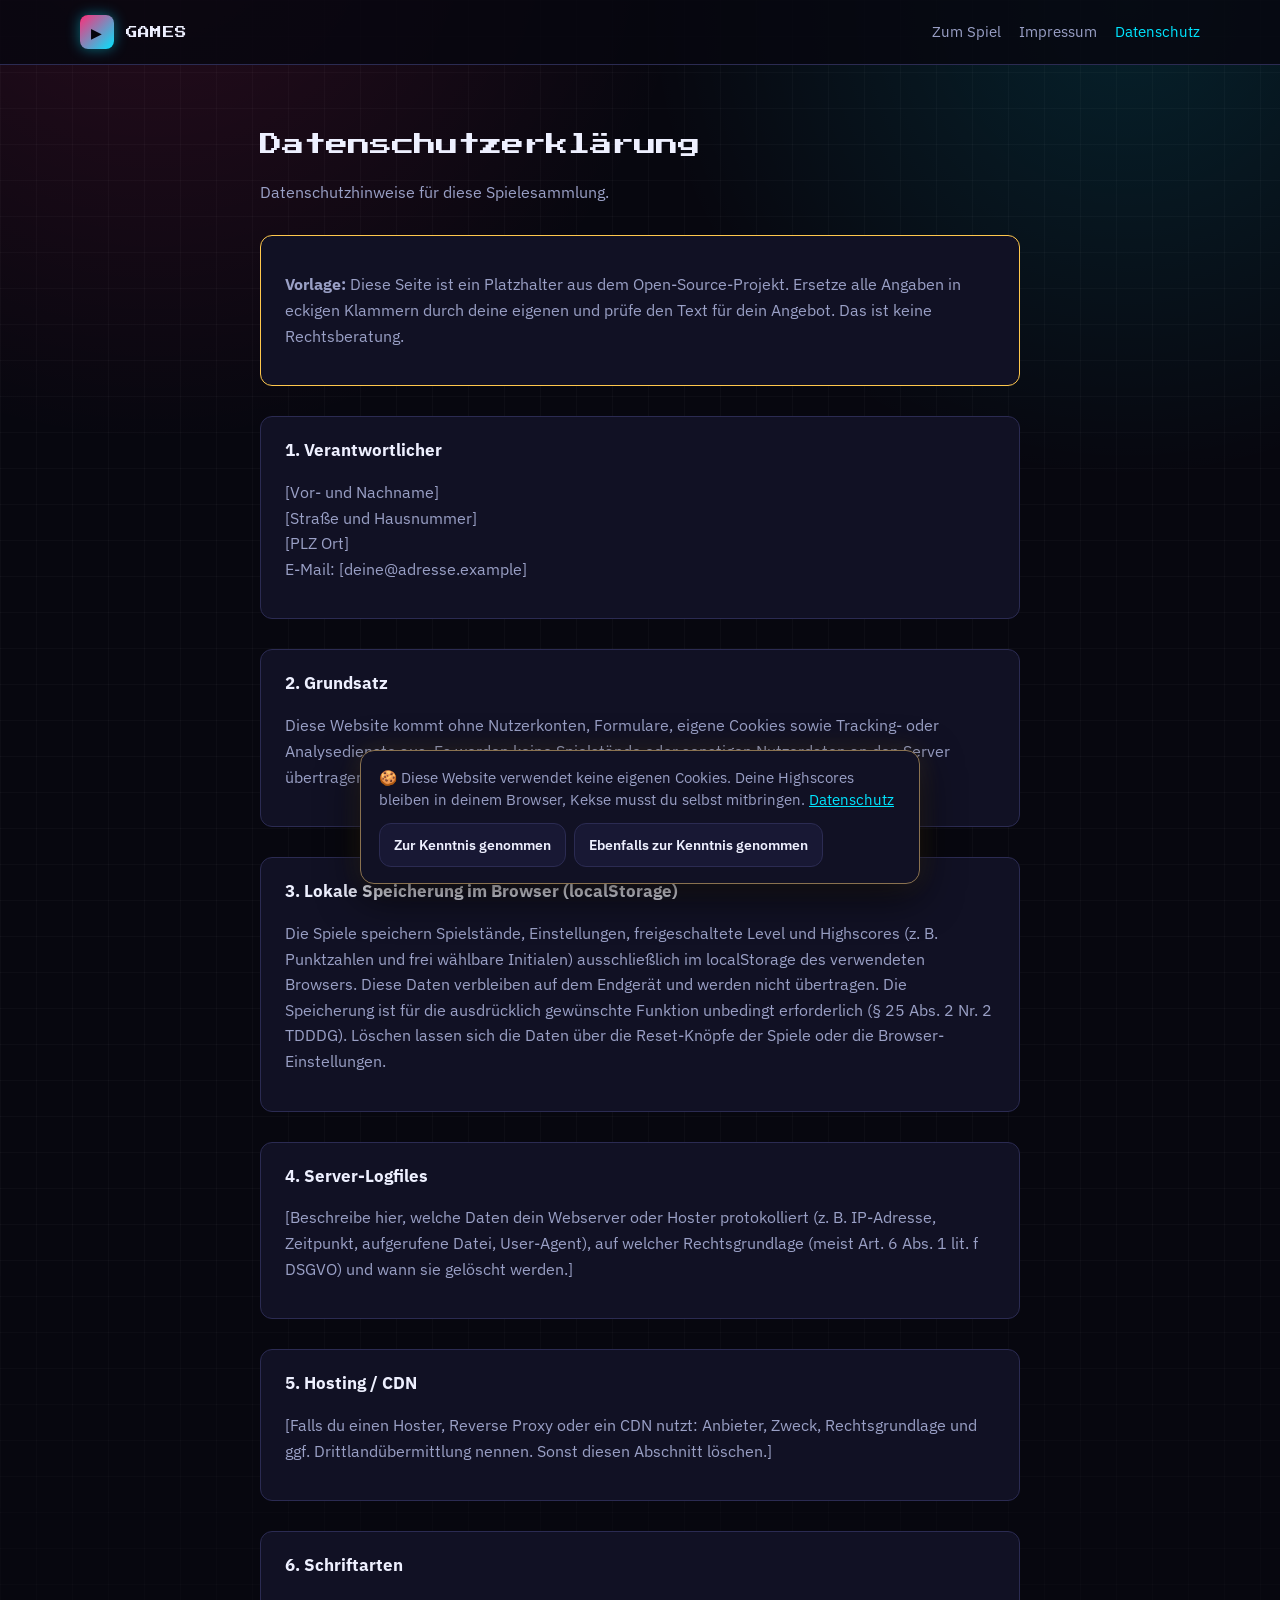
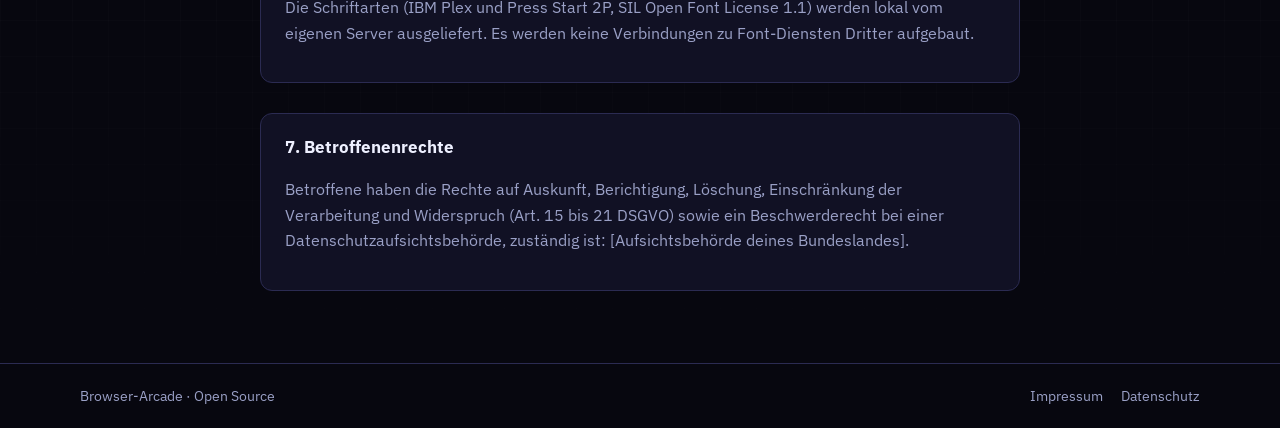
==== datenschutz.html @ fd1f9b68 "browser-arcade-pixelrex: eigenständiges Browserspiel (Vanilla-JS) Aus der Sammlung Browser-Arcade he" ====
<!doctype html>
<html lang="de">
<head>
  <meta charset="utf-8">
  <meta name="viewport" content="width=device-width,initial-scale=1">
  <meta name="theme-color" content="#07070f">
  <link rel="icon" href="favicon.svg" type="image/svg+xml">
  <link rel="stylesheet" href="assets/style.css">
  <title>Datenschutz · Browser-Arcade</title>
  <meta property="og:type" content="website">
  <meta property="og:title" content="Datenschutzerklärung – Browser-Arcade">
  <meta property="og:description" content="Datenschutzhinweise (Vorlage).">
  <meta property="og:locale" content="de_DE">
</head>
<body>
  <div class="raster" aria-hidden="true"></div>
  <a class="skip-link" href="#main">Zum Inhalt springen</a>

  <header class="kopf">
    <nav class="container nav" aria-label="Hauptnavigation">
      <a class="marke" href="index.html"><span class="logo">▶</span>GAMES</a>
      <div class="nav-links">
        
        <a href="index.html">Zum Spiel</a>
        <a href="impressum.html">Impressum</a>
        <a href="datenschutz.html" aria-current="page">Datenschutz</a>
      </div>
    </nav>
  </header>

  <main id="main" class="container rechtlich">
    <h1>Datenschutzerklärung</h1>
    <p class="intro">Datenschutzhinweise für diese Spielesammlung.</p>
    <div class="rechts-block" style="border-color:var(--gold)"><p><strong>Vorlage:</strong> Diese Seite ist ein Platzhalter aus dem Open-Source-Projekt. Ersetze alle Angaben in eckigen Klammern durch deine eigenen und prüfe den Text für dein Angebot. Das ist keine Rechtsberatung.</p></div>

    <section class="rechts-block">
      <h2>1. Verantwortlicher</h2>
      <p>[Vor- und Nachname]<br>[Straße und Hausnummer]<br>[PLZ Ort]<br>E-Mail: [deine@adresse.example]</p>
    </section>
    <section class="rechts-block">
      <h2>2. Grundsatz</h2>
      <p>Diese Website kommt ohne Nutzerkonten, Formulare, eigene Cookies sowie Tracking- oder Analysedienste aus. Es werden keine Spielstände oder sonstigen Nutzerdaten an den Server übertragen.</p>
    </section>
    <section class="rechts-block">
      <h2>3. Lokale Speicherung im Browser (localStorage)</h2>
      <p>Die Spiele speichern Spielstände, Einstellungen, freigeschaltete Level und Highscores (z.&nbsp;B. Punktzahlen und frei wählbare Initialen) ausschließlich im localStorage des verwendeten Browsers. Diese Daten verbleiben auf dem Endgerät und werden nicht übertragen. Die Speicherung ist für die ausdrücklich gewünschte Funktion unbedingt erforderlich (§ 25 Abs. 2 Nr. 2 TDDDG). Löschen lassen sich die Daten über die Reset-Knöpfe der Spiele oder die Browser-Einstellungen.</p>
    </section>
    <section class="rechts-block">
      <h2>4. Server-Logfiles</h2>
      <p>[Beschreibe hier, welche Daten dein Webserver oder Hoster protokolliert (z.&nbsp;B. IP-Adresse, Zeitpunkt, aufgerufene Datei, User-Agent), auf welcher Rechtsgrundlage (meist Art. 6 Abs. 1 lit. f DSGVO) und wann sie gelöscht werden.]</p>
    </section>
    <section class="rechts-block">
      <h2>5. Hosting / CDN</h2>
      <p>[Falls du einen Hoster, Reverse Proxy oder ein CDN nutzt: Anbieter, Zweck, Rechtsgrundlage und ggf. Drittlandübermittlung nennen. Sonst diesen Abschnitt löschen.]</p>
    </section>
    <section class="rechts-block">
      <h2>6. Schriftarten</h2>
      <p>Die Schriftarten (IBM Plex und Press Start 2P, SIL Open Font License 1.1) werden lokal vom eigenen Server ausgeliefert. Es werden keine Verbindungen zu Font-Diensten Dritter aufgebaut.</p>
    </section>
    <section class="rechts-block">
      <h2>7. Betroffenenrechte</h2>
      <p>Betroffene haben die Rechte auf Auskunft, Berichtigung, Löschung, Einschränkung der Verarbeitung und Widerspruch (Art. 15 bis 21 DSGVO) sowie ein Beschwerderecht bei einer Datenschutzaufsichtsbehörde, zuständig ist: [Aufsichtsbehörde deines Bundeslandes].</p>
    </section>
  </main>

  <footer class="fuss">
    <div class="container fuss-in">
      <span>Browser-Arcade · Open Source</span>
      <nav aria-label="Rechtliches">
        <a href="impressum.html">Impressum</a>
        <a href="datenschutz.html">Datenschutz</a>
      </nav>
    </div>
  </footer>
  <script type="module" src="assets/keks.js"></script>
</body>
</html>
---- assets/style.css ----
/* ============================================================
   Browser-Arcade · Design-System
   ------------------------------------------------------------
   Dieses Stylesheet teilen sich ALLE Seiten (Hub + jedes Spiel).
   Aufbau:
     1. Schriften (lokal gehostet, keine externen Dienste)
     2. Design-Tokens (CSS-Variablen = zentrale Stellschrauben)
     3. Grundlayout (Body, Hintergrund, Container)
     4. Kopfzeile / Fußzeile
     5. Hub: Spiel-Karten-Raster
     6. Spielseiten: Kopf, HUD, Spielfläche
     7. Bausteine: Knöpfe, Dialoge, Topliste, Badges
     8. Animationen & Übergänge
     9. Barrierefreiheit (reduzierte Bewegung)
    10. Gewinnfeier (eskalierende Gewinn-Animationen der Slots)
    11. Risiko (Leiter und Rot/Schwarz, assets/risiko.js)
   ============================================================ */


/* ---------- 1. Schriften ------------------------------------
   @font-face lädt die Schriftdateien vom EIGENEN Server.
   font-display:swap = Text sofort mit Ersatzschrift anzeigen,
   bis die richtige Schrift geladen ist (kein "unsichtbarer Text"). */
@font-face{font-family:"Press Start 2P";font-style:normal;font-weight:400;font-display:swap;src:url("fonts/press-start-2p-latin-400-normal.woff2") format("woff2")}
@font-face{font-family:"IBM Plex Sans";font-style:normal;font-weight:400;font-display:swap;src:url("fonts/ibm-plex-sans-latin-400-normal.woff2") format("woff2")}
@font-face{font-family:"IBM Plex Sans";font-style:normal;font-weight:600;font-display:swap;src:url("fonts/ibm-plex-sans-latin-600-normal.woff2") format("woff2")}
@font-face{font-family:"IBM Plex Sans";font-style:normal;font-weight:700;font-display:swap;src:url("fonts/ibm-plex-sans-latin-700-normal.woff2") format("woff2")}
@font-face{font-family:"IBM Plex Mono";font-style:normal;font-weight:400;font-display:swap;src:url("fonts/ibm-plex-mono-latin-400-normal.woff2") format("woff2")}


/* ---------- 2. Design-Tokens ---------------------------------
   Alle Farben/Abstände an EINER Stelle. Ändert man hier etwas,
   zieht es sich durch die komplette Seite. var(--name) greift
   überall darauf zu. */
:root{
  /* Flächen */
  --bg:#07070f;          /* Seitenhintergrund (fast schwarz, leicht blau) */
  --panel:#111124;       /* Karten & Panels */
  --panel2:#181834;      /* hellere Panel-Variante (Hover, HUD) */
  --line:#2b2b52;        /* Rahmenlinien */

  /* Text */
  --txt:#eef0ff;         /* Haupttext */
  --mut:#9aa0c6;         /* gedämpfter Text */

  /* Neon-Akzente – jede Spielkategorie hat ihre Farbe */
  --pink:#ff2d78;        /* Arcade/Action */
  --cyan:#00e5ff;        /* Puzzle */
  --lime:#9dff00;        /* Wörter */
  --gold:#ffc84d;        /* Glück & Zahlen / Casino */
  --violet:#b28dff;      /* Bald verfügbar */

  /* Schrift-Stapel */
  --pixel:"Press Start 2P",monospace;            /* Überschriften, Scores */
  --sans:"IBM Plex Sans",system-ui,sans-serif;   /* Fließtext */
  --mono:"IBM Plex Mono",monospace;              /* Zahlen, Tastatur-Hinweise */

  /* Bewegung – zentrale Timing-Werte für ruhige, einheitliche Übergänge */
  --schnell:.18s cubic-bezier(.4,0,.2,1);
  --weich:.3s cubic-bezier(.33,1,.68,1);

  /* Akzentfarbe der aktuellen Seite – Spielseiten überschreiben
     diese Variable per style="--ak:var(--cyan)" am <body>. */
  --ak:var(--cyan);
}

*{box-sizing:border-box}
html{scroll-behavior:smooth}


/* ---------- 3. Grundlayout ----------------------------------- */
body{
  margin:0;min-width:320px;min-height:100svh;
  color:var(--txt);
  font:16px/1.6 var(--sans);
  background:
    /* zwei weiche Farb-Glows oben links/rechts … */
    radial-gradient(circle at 12% -5%, color-mix(in srgb,var(--pink) 14%,transparent), transparent 34rem),
    radial-gradient(circle at 88% 0%, color-mix(in srgb,var(--cyan) 12%,transparent), transparent 30rem),
    var(--bg);
  /* Einblendung beim Seitenwechsel (Definition unter Punkt 8) */
  animation:seite-rein .45s cubic-bezier(.33,1,.68,1) both;
}

/* Dezentes Pixel-Raster über der ganzen Seite. position:fixed +
   pointer-events:none = liegt drüber, stört aber keine Klicks. */
.raster{
  position:fixed;inset:0;z-index:-1;pointer-events:none;
  background-image:
    linear-gradient(#ffffff07 1px,transparent 1px),
    linear-gradient(90deg,#ffffff07 1px,transparent 1px);
  background-size:36px 36px;
  mask-image:linear-gradient(#000 60%,transparent);
}

a{color:inherit}
.container{width:min(1120px,calc(100% - 40px));margin:auto}

/* Sprungmarke für Tastatur-Nutzer: unsichtbar, bis sie Fokus bekommt */
.skip-link{position:absolute;left:-999px;top:8px;background:var(--panel);padding:8px 14px;border-radius:8px;z-index:99}
.skip-link:focus{left:8px}


/* ---------- 4. Kopfzeile / Fußzeile -------------------------- */
.kopf{
  position:sticky;top:0;z-index:10;
  border-bottom:1px solid var(--line);
  background:color-mix(in srgb,var(--bg) 82%,transparent);
  backdrop-filter:blur(14px);  /* "Milchglas"-Effekt beim Scrollen */
}
.nav{min-height:64px;display:flex;align-items:center;justify-content:space-between;gap:20px}
.marke{display:flex;align-items:center;gap:12px;text-decoration:none;font-family:var(--pixel);font-size:.72rem;letter-spacing:.02em}
.marke .logo{
  display:grid;place-items:center;width:34px;height:34px;border-radius:8px;
  background:linear-gradient(135deg,var(--pink),var(--cyan));color:#05050c;
  font-size:.9rem;
  box-shadow:0 0 14px color-mix(in srgb,var(--cyan) 45%,transparent);
}
.nav-links{display:flex;flex-wrap:wrap;gap:8px 18px;font-size:.92rem}
.nav-links a{color:var(--mut);text-decoration:none;transition:color var(--schnell)}
.nav-links a:hover,.nav-links a[aria-current="page"]{color:var(--ak)}

.fuss{border-top:1px solid var(--line);margin-top:72px}
.fuss-in{min-height:64px;display:flex;flex-wrap:wrap;align-items:center;justify-content:space-between;gap:10px 20px;font-size:.9rem;color:var(--mut)}
.fuss a{color:var(--mut);text-decoration:none;transition:color var(--schnell)}
.fuss a:hover{color:var(--ak)}
.fuss nav{display:flex;gap:18px}


/* ---------- 5. Hub: Hero + Karten-Raster ---------------------- */
.hero{padding:72px 0 40px;text-align:center}
.hero .zeile{color:var(--ak);font-family:var(--pixel);font-size:.68rem;letter-spacing:.14em;text-transform:uppercase}
.hero h1{
  margin:18px 0 0;font-family:var(--pixel);font-weight:400;
  font-size:clamp(1.4rem,5vw,2.6rem);line-height:1.45;
  text-shadow:0 0 22px color-mix(in srgb,var(--ak) 55%,transparent);
}
.hero .intro{max-width:620px;margin:20px auto 0;color:var(--mut);font-size:1.08rem}

.kategorie{padding:34px 0 10px}
.kategorie h2{
  display:flex;align-items:center;gap:12px;
  font-family:var(--pixel);font-weight:400;font-size:.9rem;letter-spacing:.04em;
  color:var(--kat,var(--txt));
}
/* kleine Leucht-Raute vor jeder Kategorie-Überschrift */
.kategorie h2::before{
  content:"";width:10px;height:10px;rotate:45deg;flex:none;
  background:var(--kat,var(--txt));
  box-shadow:0 0 10px var(--kat,var(--txt));
}

.raster-karten{
  display:grid;gap:18px;margin-top:18px;
  grid-template-columns:repeat(auto-fill,minmax(250px,1fr));
}

/* Spiel-Karte: <a class="karte" style="--kat:var(--pink)"> …
   --kat steuert Rahmen-, Glow- und Icon-Farbe der Karte. */
.karte{
  position:relative;display:flex;flex-direction:column;gap:12px;
  padding:20px;border-radius:14px;text-decoration:none;
  background:linear-gradient(180deg,var(--panel2),var(--panel));
  border:1px solid color-mix(in srgb,var(--kat,var(--line)) 35%,var(--line));
  transition:transform var(--weich),box-shadow var(--weich),border-color var(--weich);
}
.karte:hover,.karte:focus-visible{
  transform:translateY(-5px);
  border-color:var(--kat);
  box-shadow:0 10px 32px #00000066,0 0 24px color-mix(in srgb,var(--kat) 28%,transparent);
}
/* Icon wackelt beim Hover kurz – Keyframes unter Punkt 8 */
.karte:hover .karte-icon{animation:wackeln .5s ease}
.karte-icon{width:46px;height:46px;color:var(--kat)}
.karte-icon svg{width:100%;height:100%;display:block}
.karte h3{margin:0;font-family:var(--pixel);font-weight:400;font-size:.82rem;line-height:1.5;color:var(--txt)}
.karte p{margin:0;color:var(--mut);font-size:.92rem;flex:1}
.karte .meta{display:flex;align-items:center;justify-content:space-between;font-size:.8rem;color:var(--mut)}
.karte .meta .los{color:var(--kat);font-weight:600;transition:transform var(--schnell)}
.karte:hover .meta .los{transform:translateX(4px)}

/* "Bald"-Karten: gleiche Optik, aber nicht klickbar + ausgegraut */
.karte.bald{opacity:.55;pointer-events:none}
.karte .badge{
  position:absolute;top:14px;right:14px;
  font-family:var(--pixel);font-size:.62rem;padding:5px 8px;border-radius:6px;
  color:var(--kat);border:1px solid color-mix(in srgb,var(--kat) 50%,transparent);
}

.hinweis{
  margin-top:56px;padding:16px 20px;border-radius:12px;font-size:.92rem;color:var(--mut);
  background:var(--panel);border:1px solid var(--line);
}
.hinweis strong{color:var(--txt)}


/* ---------- 6. Spielseiten ------------------------------------ */
.spiel-kopf{padding:40px 0 8px;display:flex;flex-wrap:wrap;align-items:end;justify-content:space-between;gap:16px}
.spiel-kopf h1{
  margin:0;font-family:var(--pixel);font-weight:400;
  font-size:clamp(1.1rem,4vw,1.7rem);line-height:1.4;color:var(--ak);
  text-shadow:0 0 18px color-mix(in srgb,var(--ak) 50%,transparent);
}
.spiel-kopf .unterzeile{margin:8px 0 0;color:var(--mut)}

/* HUD = Anzeigen über dem Spielfeld (Punkte, Rekord, Züge …) */
.hud{display:flex;flex-wrap:wrap;gap:12px;margin:18px 0}
.hud-feld{
  min-width:108px;padding:10px 16px;border-radius:12px;text-align:center;
  background:var(--panel);border:1px solid var(--line);
}
.hud-feld .label{font-size:.68rem;letter-spacing:.1em;text-transform:uppercase;color:var(--mut)}
.hud-feld .wert{font-family:var(--pixel);font-size:1rem;margin-top:6px;color:var(--ak)}

/* Rahmen um die eigentliche Spielfläche (Canvas oder Grid) */
.buehne{
  position:relative;margin:10px 0 26px;padding:16px;border-radius:16px;
  background:var(--panel);border:1px solid var(--line);
  box-shadow:inset 0 0 40px #00000055,0 0 36px color-mix(in srgb,var(--ak) 10%,transparent);
}
.buehne canvas{display:block;width:100%;height:auto;border-radius:8px;image-rendering:pixelated}

/* Steuerungs-Hinweise unter dem Spielfeld */
.steuerung{color:var(--mut);font-size:.9rem}
.steuerung kbd{
  font-family:var(--mono);font-size:.82rem;color:var(--txt);
  background:var(--panel2);border:1px solid var(--line);border-bottom-width:2px;
  border-radius:6px;padding:2px 7px;
}

/* Abschnitt "Wie funktioniert der Code?" auf jeder Spielseite */
.lernbox{margin:40px 0}
.lernbox details{
  background:var(--panel);border:1px solid var(--line);border-radius:12px;
  padding:4px 20px;transition:border-color var(--schnell);
}
.lernbox details[open]{border-color:color-mix(in srgb,var(--ak) 45%,var(--line))}
.lernbox summary{cursor:pointer;padding:12px 0;font-weight:600;color:var(--ak)}
.lernbox p,.lernbox li{color:var(--mut);font-size:.95rem}
.lernbox code{font-family:var(--mono);font-size:.85em;color:var(--txt);background:var(--panel2);padding:1px 6px;border-radius:5px}


/* ---------- 7. Bausteine -------------------------------------- */
.knopf{
  display:inline-block;padding:12px 20px;border-radius:12px;cursor:pointer;
  font:600 .95rem var(--sans);text-decoration:none;color:var(--txt);
  background:var(--panel2);border:1px solid var(--line);
  transition:transform var(--schnell),box-shadow var(--schnell),border-color var(--schnell);
}
.knopf:hover{transform:translateY(-2px);border-color:var(--ak)}
.knopf:active{transform:translateY(0) scale(.97)}  /* kurzes "Eindrücken" */
.knopf.primaer{
  border:0;color:#05050c;
  background:linear-gradient(135deg,var(--ak),color-mix(in srgb,var(--ak) 55%,#fff));
}
.knopf.primaer:hover{box-shadow:0 0 22px color-mix(in srgb,var(--ak) 50%,transparent)}
.knopf:disabled{opacity:.45;cursor:not-allowed;transform:none}

/* Game-Over-/Info-Dialog (natives <dialog>-Element) */
dialog.spiel-dialog{
  border:1px solid color-mix(in srgb,var(--ak) 45%,var(--line));border-radius:16px;
  background:var(--panel);color:var(--txt);
  padding:28px;max-width:min(92vw,420px);text-align:center;
  box-shadow:0 0 60px color-mix(in srgb,var(--ak) 25%,transparent);
}
dialog.spiel-dialog::backdrop{background:#05050ccc;backdrop-filter:blur(3px)}
dialog.spiel-dialog[open]{animation:dialog-rein .3s cubic-bezier(.33,1,.68,1)}
dialog.spiel-dialog h2{font-family:var(--pixel);font-weight:400;font-size:1rem;color:var(--ak);margin:0 0 14px;line-height:1.5}
dialog.spiel-dialog .gross{font-family:var(--pixel);font-size:1.6rem;margin:10px 0}
dialog.spiel-dialog p{color:var(--mut)}
dialog.spiel-dialog .aktionen{display:flex;gap:10px;justify-content:center;margin-top:20px;flex-wrap:wrap}

/* Frisch eingetragener Platz: nur ein dezenter Akzentrahmen, kein Tamtam */
.topliste li.neu{border-color:color-mix(in srgb,var(--ak) 55%,var(--line))}
/* Unaufdringliche "Eingetragen als …"-Zeile im Game-Over-Dialog */
.initialen-zeile{color:var(--mut);font-size:.85rem;margin:2px 0 0}
.initialen.klein{width:5ch;font-size:.8rem;padding:4px 0 4px .3em;margin-left:6px;letter-spacing:.2em}

/* Eingabefeld für Arcade-Initialen (3 Zeichen) */
.initialen{
  width:7ch;text-align:center;text-transform:uppercase;
  font-family:var(--pixel);font-size:1.2rem;letter-spacing:.3em;
  color:var(--ak);background:var(--panel2);
  border:1px solid var(--line);border-radius:10px;padding:10px 0 10px .3em;
  transition:border-color var(--schnell),box-shadow var(--schnell);
}
.initialen:focus{outline:none;border-color:var(--ak);box-shadow:0 0 14px color-mix(in srgb,var(--ak) 35%,transparent)}

/* Lokale Top-3-Liste */
.topliste{margin:0;padding:0;list-style:none}
.topliste li{
  display:flex;align-items:center;gap:14px;
  padding:10px 14px;border-radius:10px;margin-bottom:8px;
  background:var(--panel2);border:1px solid var(--line);
  animation:zeile-rein .4s cubic-bezier(.33,1,.68,1) backwards;
}
/* Einträge erscheinen nacheinander (gestaffelte Verzögerung) */
.topliste li:nth-child(2){animation-delay:.08s}
.topliste li:nth-child(3){animation-delay:.16s}
.topliste .platz{font-family:var(--pixel);font-size:.8rem;width:2.2em;color:var(--mut)}
.topliste li:first-child .platz{color:var(--gold);text-shadow:0 0 10px color-mix(in srgb,var(--gold) 60%,transparent)}
.topliste .name{font-family:var(--pixel);font-size:.8rem;letter-spacing:.15em}
.topliste .punkte{margin-left:auto;font-family:var(--mono);color:var(--ak)}
.topliste .leer{color:var(--mut);font-size:.9rem;border-style:dashed;justify-content:center}

/* Casino-Bausteine: Einsatz-Chips + Wallet-Leiste ------------- */
/* Chip-Knöpfe zum Wählen des Einsatzes (10/25/50/100). Der aktive
   Chip bekommt aria-pressed="true" und leuchtet in der Akzentfarbe. */
.chips{display:flex;flex-wrap:wrap;gap:10px;margin:14px 0}
.chip{
  min-width:64px;padding:10px 14px;border-radius:999px;cursor:pointer;
  font:600 .95rem var(--mono);color:var(--txt);
  background:var(--panel2);border:2px dashed var(--line);
  transition:transform var(--schnell),border-color var(--schnell),box-shadow var(--schnell);
}
.chip:hover{transform:translateY(-2px)}
.chip[aria-pressed="true"]{
  border-style:solid;border-color:var(--ak);color:var(--ak);
  box-shadow:0 0 14px color-mix(in srgb,var(--ak) 35%,transparent);
}
.chip:disabled{opacity:.4;cursor:not-allowed;transform:none}
/* Gewinn-/Verlust-Einblendung über dem Spielfeld */
.gewinn-anzeige{font-family:var(--pixel);font-size:1.1rem;text-align:center;min-height:1.6em}
.gewinn-anzeige.plus{color:var(--lime);text-shadow:0 0 16px color-mix(in srgb,var(--lime) 60%,transparent)}
.gewinn-anzeige.minus{color:var(--pink)}

/* Rechtstexte (Impressum / Datenschutz) */
.rechtlich{padding-top:48px;max-width:760px}
/* Pixelschrift ist sehr breit – Größe an die Bildschirmbreite koppeln
   (clamp) und notfalls Wortumbruch erlauben, sonst sprengt eine lange
   Überschrift wie "Datenschutzerklärung" schmale Handys. */
.rechtlich h1{font-family:var(--pixel);font-weight:400;font-size:clamp(.92rem,4vw,1.4rem);line-height:1.6;overflow-wrap:anywhere}
.rechts-block p,.rechts-block a{overflow-wrap:anywhere}
.rechtlich .intro,.rechts-block p,.rechts-block address,.rechts-block li{color:var(--mut)}
.rechts-block{margin-top:30px;padding:20px 24px;border-radius:12px;background:var(--panel);border:1px solid var(--line)}
.rechts-block h2{margin-top:0;font-size:1.05rem}
.rechtlich a{color:var(--cyan)}


/* ---------- 8. Animationen & Übergänge ------------------------ */
/* Sanfter Übergang zwischen Seiten (View-Transitions-API).
   Browser ohne Unterstützung ignorieren die Regel einfach –
   dann greift nur die Einblend-Animation am <body>. */
@view-transition{navigation:auto}

@keyframes seite-rein{from{opacity:0;transform:translateY(10px)}to{opacity:1;transform:none}}
@keyframes dialog-rein{from{opacity:0;transform:translateY(14px) scale(.96)}to{opacity:1;transform:none}}
@keyframes zeile-rein{from{opacity:0;transform:translateX(-10px)}to{opacity:1;transform:none}}
@keyframes wackeln{25%{rotate:-7deg}60%{rotate:6deg}100%{rotate:0deg}}
/* Puls für neue Rekorde – Klasse .rekord-puls per JS setzen */
@keyframes rekord{0%,100%{transform:scale(1)}50%{transform:scale(1.12)}}
.rekord-puls{animation:rekord .5s ease 2}
/* Kurzes Aufblitzen (z. B. bei Treffern/Gewinn) */
@keyframes blitz{from{filter:brightness(2.2)}to{filter:none}}
.blitz{animation:blitz .35s ease}
/* Schütteln bei Fehleingaben (z. B. unbekanntes Wort) */
@keyframes schuettel{10%,90%{translate:-2px 0}20%,80%{translate:4px 0}30%,70%{translate:-6px 0}40%,60%{translate:6px 0}50%{translate:-4px 0}}
.schuettel{animation:schuettel .45s ease}


/* ---------- 9. Barrierefreiheit -------------------------------
   Nutzer mit "Bewegung reduzieren" im Betriebssystem bekommen
   eine ruhige Seite: alle Deko-Animationen und Übergänge aus.
   (Spiele fragen das zusätzlich in JS über UI.bewegungReduziert ab.) */
@media (prefers-reduced-motion:reduce){
  *,*::before,*::after{animation-duration:.01ms !important;animation-iteration-count:1 !important;transition-duration:.01ms !important}
  html{scroll-behavior:auto}
  @view-transition{navigation:none}
}


/* ---------- 10. Gewinnfeier ------------------------------------
   Eskalierende Gewinn-Animationen der Casino-Slots (assets/gewinnfeier.js).
   Drei Stufen, abhängig vom Verhältnis Auszahlung / Gesamteinsatz:
     .stufe-1  Banner (ab x5)            kurzes goldenes Band über der Bühne
     .stufe-2  Overlay (ab x15)          halbtransparent, pulsierender Glow, Funken
     .stufe-3  Vollbild-Overlay (ab x40) Strahlen, Münzregen (Canvas), blitzender Rand
   Das Overlay ist IMMER ein Kind der .buehne (position:absolute), nie über der
   ganzen Seite. Höhe und Mittelpunkt setzt das Skript per Inline-Style
   (height und die Variable --gf-y). Farben kommen aus den Tokens var(--gold)
   und var(--ak); die Pixel-Schrift ist var(--pixel). */

/* Grundbox: liegt oben in der Bühne und fängt Klicks ab (Klick = überspringen). */
.gewinnfeier{
  position:absolute;left:0;top:0;width:100%;
  z-index:8;                                    /* über allen Spiel-Ebenen der Bühne (bis 6), aber UNTER der Kopfzeile (10) */
  cursor:pointer;-webkit-tap-highlight-color:transparent;
  --gf-y:50%;                                   /* Mitte des Walzenfensters, setzt das Skript */
  animation:gf-rein .18s ease-out backwards;    /* nur "backwards": ein Endzustand würde das Ausblenden blockieren */
  transition:opacity .22s ease;
}
.gewinnfeier.weg{opacity:0}
.gewinnfeier.weg-schnell{opacity:0;transition-duration:.12s}

/* Nur für Screenreader: ein ruhiger Satz statt des tickenden Betrags */
.gf-sr{position:absolute;width:1px;height:1px;overflow:hidden;clip-path:inset(50%);white-space:nowrap}

/* --- Stufe 1: Banner (auch bei "Bewegung reduzieren" für alle Stufen) --- */
/* Das Band sitzt mittig auf der Oberkante der Bühne (halb drin, halb drüber):
   so verdeckt es die Walzen nicht. */
.gf-banner{
  position:absolute;left:50%;top:0;translate:-50% -50%;
  width:max-content;max-width:calc(100% - 16px);
  display:flex;flex-wrap:wrap;align-items:center;justify-content:center;gap:4px 14px;
  padding:10px 16px;border-radius:12px;text-align:center;
  font-family:var(--pixel);line-height:1.5;color:#1b1100;
  background:linear-gradient(135deg,#ffe9a0,var(--gold) 55%,#d8921a);
  box-shadow:0 4px 0 #8a5a00,0 0 24px color-mix(in srgb,var(--gold) 65%,transparent);
  animation:gf-banner-rein .32s cubic-bezier(.2,1.5,.4,1) backwards;
}
/* Im Banner: dunkle Schrift auf Gold (die Text-Stile unten gelten für das große Overlay) */
.gf-banner .gf-name{font-size:clamp(.58rem,2.8vw,.74rem);color:#1b1100;text-shadow:none;animation:none}
.gf-banner .gf-betrag{font-size:clamp(.72rem,3.4vw,.95rem);margin-top:0;color:#1b1100;text-shadow:none}
.gewinnfeier.reduziert{animation:none}
.gewinnfeier.reduziert .gf-banner{animation:none}

/* --- Stufe 2 und 3: Overlay in der Bühne --- */
.gewinnfeier.stufe-2,.gewinnfeier.stufe-3{overflow:hidden;border-radius:15px}
.gewinnfeier.stufe-2{
  background:radial-gradient(ellipse 85% 75% at 50% var(--gf-y),
    color-mix(in srgb,var(--gold) 24%,transparent),
    color-mix(in srgb,var(--bg) 74%,transparent) 78%);
}
.gewinnfeier.stufe-3{
  background:radial-gradient(ellipse 90% 80% at 50% var(--gf-y),
    color-mix(in srgb,var(--gold) 30%,transparent),
    color-mix(in srgb,var(--bg) 88%,transparent) 80%);
}

/* Pulsierender Gold-Glow am Innenrand des Overlays */
.gf-glow{
  position:absolute;inset:0;border-radius:inherit;pointer-events:none;
  box-shadow:inset 0 0 34px 4px color-mix(in srgb,var(--gold) 45%,transparent);
  animation:gf-puls 1s ease-in-out infinite alternate;
}
.stufe-3 .gf-glow{
  box-shadow:inset 0 0 60px 10px color-mix(in srgb,var(--gold) 65%,transparent);
  animation-duration:.45s;
}

/* Stufe 3: langsam kreisende Lichtstrahlen hinter dem Betrag */
.gf-strahlen{
  position:absolute;left:50%;top:var(--gf-y);width:230%;aspect-ratio:1;translate:-50% -50%;
  pointer-events:none;
  background:repeating-conic-gradient(color-mix(in srgb,var(--gold) 30%,transparent) 0 8deg,transparent 8deg 22deg);
  -webkit-mask-image:radial-gradient(circle,#000 0,transparent 52%);
  mask-image:radial-gradient(circle,#000 0,transparent 52%);
  animation:gf-drehen 16s linear infinite;
}

/* Stufe 3: Canvas der Partikel-Engine füllt das ganze Overlay */
.gf-partikel{position:absolute;inset:0;width:100%;height:100%;pointer-events:none}

/* Stufe 2: einzelne aufsteigende Funken (--x, --dauer, --verz setzt das Skript zufällig) */
.gf-funke{
  position:absolute;left:var(--x);bottom:6%;width:4px;height:4px;pointer-events:none;
  background:#fff3b0;box-shadow:0 0 8px 2px color-mix(in srgb,var(--gold) 80%,transparent);
  animation:gf-funke var(--dauer) ease-out var(--verz) infinite backwards;
}

/* Text: Zusatzzeile, Stufen-Name, Betrag, Faktor */
.gf-inhalt{
  position:absolute;left:50%;top:var(--gf-y);translate:-50% -50%;
  width:min(94%,520px);text-align:center;pointer-events:none;
  font-family:var(--pixel);
}
.gf-zusatz{font-size:clamp(.5rem,2.4vw,.62rem);color:var(--mut);letter-spacing:.12em;margin-bottom:10px}
.gf-name{
  font-size:clamp(.8rem,4.4vw,1.5rem);line-height:1.4;color:var(--gold);
  text-shadow:0 0 16px var(--gold),3px 3px 0 #6e4300;
  animation:gf-pop .45s cubic-bezier(.2,1.5,.4,1) backwards;
}
.gf-betrag{
  font-size:clamp(1.25rem,8.4vw,2.7rem);line-height:1.3;margin-top:12px;color:#fff6d0;
  text-shadow:0 0 18px var(--gold),0 0 4px var(--gold);overflow-wrap:anywhere;
  font-variant-numeric:tabular-nums;
}
.gf-faktor{margin-top:12px;font:600 .85rem var(--sans);color:var(--txt);text-shadow:0 1px 4px #000,0 0 10px #000}
.stufe-3 .gf-name{font-size:clamp(1rem,6vw,2rem);animation-duration:.55s}
.stufe-3 .gf-betrag{font-size:clamp(1.4rem,9.4vw,3.2rem)}
/* Ist der Ticker am Ziel, "schlägt" der Endbetrag einmal ein */
.gewinnfeier.fertig .gf-betrag{animation:gf-knall .5s cubic-bezier(.2,1.6,.4,1)}
.gf-hinweis{
  position:absolute;left:0;right:0;bottom:8px;text-align:center;pointer-events:none;
  font:.72rem var(--sans);color:var(--mut);opacity:.8;
}

/* --- Leuchten der Bühne selbst (Klasse am .buehne-Element, nur während der Feier) --- */
/* Nur die Mitte der Animation ist angegeben; Anfang und Ende sind der normale Zustand der Bühne. */
@keyframes gf-leuchten-1{
  35%{border-color:var(--gold);box-shadow:inset 0 0 40px #00000055,0 0 30px 3px color-mix(in srgb,var(--gold) 60%,transparent)}
}
@keyframes gf-leuchten-2{
  25%,75%{border-color:var(--gold);box-shadow:inset 0 0 40px #00000055,0 0 42px 6px color-mix(in srgb,var(--gold) 70%,transparent)}
  50%{border-color:color-mix(in srgb,var(--gold) 50%,var(--line));box-shadow:inset 0 0 40px #00000055,0 0 24px color-mix(in srgb,var(--gold) 40%,transparent)}
}
@keyframes gf-leuchten-3{
  0%,100%{border-color:var(--gold);box-shadow:inset 0 0 50px color-mix(in srgb,var(--gold) 35%,transparent),0 0 70px 14px color-mix(in srgb,var(--gold) 80%,transparent)}
  50%{border-color:#fff3b0;box-shadow:inset 0 0 20px #00000055,0 0 26px 2px color-mix(in srgb,var(--gold) 45%,transparent)}
}
.buehne.gf-leuchten-1{animation:gf-leuchten-1 1.2s ease-out}
.buehne.gf-leuchten-2{animation:gf-leuchten-2 1s ease-in-out 2}
.buehne.gf-leuchten-3{animation:gf-leuchten-3 .5s ease-in-out infinite}

@keyframes gf-rein{from{opacity:0}}
@keyframes gf-banner-rein{from{opacity:0;translate:-50% -140%;scale:.7}}
@keyframes gf-pop{from{opacity:0;scale:.5}}
@keyframes gf-knall{0%{scale:1}40%{scale:1.3}100%{scale:1}}
@keyframes gf-puls{from{opacity:.45}to{opacity:1}}
@keyframes gf-drehen{to{rotate:360deg}}
@keyframes gf-funke{
  from{translate:0 0;opacity:0}
  15%{opacity:1}
  to{translate:0 -150px;opacity:0}
}

/* Bewegung reduzieren: Das Skript baut dann ohnehin nur das statische Banner, und die
   globale Regel in Abschnitt 9 schaltet CSS-Animationen ab. Hier zur Sicherheit noch
   die Dauer-Schleifen und das Bühnen-Leuchten. */
@media (prefers-reduced-motion:reduce){
  .gf-glow,.gf-strahlen,.gf-funke,.buehne[class*="gf-leuchten-"]{animation:none}
}


/* ---------- 11. Risiko ------------------------------------------
   Das Risiko-Feature (assets/risiko.js): nach einem Gewinn "Sammeln oder
   riskieren?", mit der RISIKOLEITER und dem Kartenrisiko ROT/SCHWARZ.
   Zwei Verwendungen, ein Stil:
     .risiko        Overlay IN der .buehne der Slots (position:absolute, wie die
                    Gewinnfeier, nie über der ganzen Seite). Das Skript setzt die
                    Höhe per Inline-Style.
     .rk-leiter     die Leiter selbst (auch im Solo-Spiel "Risikoleiter" benutzt)
     .rk-karten     die Karte mit den Knöpfen ROT / SCHWARZ
   Farben: Gold (var(--gold)) für Gewinn und Aufstieg, Pink (var(--pink)) für
   Gefahr, Null und Absturz. Die Pixel-Schrift ist var(--pixel). */

.risiko{
  position:absolute;left:0;top:0;width:100%;
  z-index:9;                                    /* über der Gewinnfeier (8), unter der Kopfzeile (10) */
  display:grid;place-items:center;padding:12px;
  border-radius:15px;overflow:auto;
  background:radial-gradient(ellipse 90% 80% at 50% 50%,
    color-mix(in srgb,var(--gold) 14%,transparent),
    color-mix(in srgb,var(--bg) 90%,transparent) 78%);
  animation:rk-rein .18s ease-out backwards;    /* nur "backwards": ein Endzustand würde das Ausblenden blockieren */
  transition:opacity .18s ease,background .3s ease;
}
.risiko.weg{opacity:0}
/* Nach einem Absturz färbt sich alles rot */
.risiko.verloren{
  background:radial-gradient(ellipse 90% 80% at 50% 50%,
    color-mix(in srgb,var(--pink) 26%,transparent),
    color-mix(in srgb,var(--bg) 90%,transparent) 78%);
}

.rk-panel{
  width:min(100%,400px);padding:18px 16px 14px;border-radius:16px;text-align:center;
  background:color-mix(in srgb,var(--panel) 95%,transparent);
  border:1px solid color-mix(in srgb,var(--gold) 55%,var(--line));
  box-shadow:0 10px 36px #000a,0 0 34px color-mix(in srgb,var(--gold) 22%,transparent);
  transition:border-color .3s ease,box-shadow .3s ease;
}
.rk-panel:focus{outline:none}                   /* nur programmatischer Fokus (tabindex=-1), kein Tab-Stopp */
.risiko.verloren .rk-panel{
  border-color:var(--pink);
  box-shadow:0 10px 36px #000a,0 0 38px color-mix(in srgb,var(--pink) 38%,transparent);
}

.rk-kopf{margin:0;font-family:var(--pixel);font-size:.62rem;letter-spacing:.16em;color:var(--mut)}
.risiko.verloren .rk-kopf{color:var(--pink)}
.rk-betrag{
  margin:8px 0 2px;font-family:var(--pixel);font-size:clamp(1.3rem,7vw,2rem);line-height:1.3;
  color:var(--gold);text-shadow:0 0 16px color-mix(in srgb,var(--gold) 60%,transparent);
  font-variant-numeric:tabular-nums;overflow-wrap:anywhere;
}
.risiko.verloren .rk-betrag{color:var(--pink);text-shadow:0 0 16px color-mix(in srgb,var(--pink) 60%,transparent)}
.rk-netto{margin:0;min-height:1.4em;font-size:.82rem;color:var(--mut)}
.rk-frage{margin:12px 0 10px;font-weight:600}
.rk-bereich{display:flex;flex-direction:column;align-items:stretch}
.rk-klein{margin:12px 0 0;font-size:.78rem;line-height:1.45;color:var(--mut)}

/* Knopf-Reihe: auf schmalen Handys umbrechen */
.rk-aktionen{display:flex;flex-wrap:wrap;justify-content:center;gap:10px}
.rk-aktionen .knopf{flex:1 1 104px;padding:12px 10px}
.rk-riskieren{
  border:0;color:#fff;letter-spacing:.04em;
  background:linear-gradient(135deg,var(--pink),color-mix(in srgb,var(--pink) 55%,#000));
}
.rk-riskieren:hover:not(:disabled){box-shadow:0 0 22px color-mix(in srgb,var(--pink) 55%,transparent);border-color:transparent}

/* --- Die Leiter ----------------------------------------------- */
.rk-leiter{display:flex;flex-direction:column;gap:10px;align-items:stretch}
.rk-stufen{list-style:none;margin:0;padding:0;display:flex;flex-direction:column;gap:5px}
.rk-stufe,.rk-null{
  display:grid;grid-template-columns:1.5em 3.2em 1fr;align-items:center;gap:8px;
  min-height:32px;padding:4px 12px;border-radius:10px;
  font:.95rem var(--mono);color:var(--mut);
  background:var(--panel2);border:1px solid var(--line);
  transition:background .08s linear,border-color .08s linear,box-shadow .08s linear,color .08s linear;
}
.rk-marke{text-align:center;font-family:var(--sans);font-weight:700}
.rk-faktor{font-family:var(--pixel);font-size:.62rem;text-align:left}
.rk-wert{text-align:right;font-variant-numeric:tabular-nums}
.rk-stufe.oben .rk-faktor::after{content:" ★"}

/* geschafft: gedämpftes Grün, der Weg bis hierher */
.rk-stufe.geschafft{color:var(--lime);border-color:color-mix(in srgb,var(--lime) 30%,var(--line));opacity:.8}
/* aktuelle Stufe: leuchtend goldenes Band */
.rk-stufe.aktuell{
  color:#1b1100;font-weight:600;border-color:var(--gold);
  background:linear-gradient(135deg,#ffe9a0,var(--gold) 55%,#d8921a);
  box-shadow:0 0 18px color-mix(in srgb,var(--gold) 55%,transparent);
}
/* die nächste Stufe und die Null sind dauerhaft markiert (gestrichelt), auch wenn nichts blinkt */
.rk-stufe.naechste{border:1px dashed var(--gold);color:var(--txt)}
.rk-null{border:1px dashed color-mix(in srgb,var(--pink) 55%,var(--line));color:var(--mut)}
.rk-null.scharf{border-color:var(--pink);color:var(--pink)}
/* DAS FLACKERN: .blink wird im Wechsel auf die nächste Stufe und die Null gesetzt */
.rk-stufe.blink{
  border:1px solid var(--gold);color:var(--gold);
  background:color-mix(in srgb,var(--gold) 28%,var(--panel2));
  box-shadow:0 0 18px color-mix(in srgb,var(--gold) 60%,transparent);
}
.rk-null.blink{
  border:1px solid var(--pink);color:#fff;
  background:color-mix(in srgb,var(--pink) 38%,var(--panel2));
  box-shadow:0 0 18px color-mix(in srgb,var(--pink) 65%,transparent);
}
/* gelandet: das Licht ist stehengeblieben */
.rk-null.getroffen{
  border:1px solid var(--pink);color:#fff;
  background:color-mix(in srgb,var(--pink) 55%,var(--panel2));
  box-shadow:0 0 26px color-mix(in srgb,var(--pink) 75%,transparent);
}
.rk-stufe.aktuell.getroffen{box-shadow:0 0 28px 2px color-mix(in srgb,var(--gold) 75%,transparent)}
@keyframes rk-hoch{0%{scale:.94;filter:brightness(1.6)}55%{scale:1.06}100%{scale:1;filter:none}}
.rk-stufe.neu{animation:rk-hoch .45s cubic-bezier(.2,1.4,.4,1)}
/* Absturz: die aktuelle Stufe kippt weg und verblasst */
@keyframes rk-fall{to{translate:0 36px;rotate:3deg;opacity:.15;filter:grayscale(1)}}
.rk-stufe.faellt{animation:rk-fall .8s ease-in forwards}

.rk-info{margin:0;min-height:2.9em;font-size:.88rem;line-height:1.45;color:var(--mut)}
.rk-leiter.absturz .rk-info{color:var(--pink)}
/* Vorschau (Solo-Spiel vor dem Start): nur die Leiter, ohne Text und Knöpfe */
.rk-leiter.vorschau .rk-info{display:none}

/* --- Rot/Schwarz: die Karte (Stil wie bei Higher Lower, eigene Klassen) --- */
.rk-karten{display:flex;flex-direction:column;align-items:center;gap:10px}
.rk-karte-szene{
  --kw:clamp(82px,24vw,108px);                   /* Kartenbreite: schrumpft am Handy, wächst am Desktop nur bis 108px */
  width:var(--kw);aspect-ratio:5/7;perspective:800px;position:relative;
}
.rk-karte{
  position:relative;width:100%;height:100%;
  transform-style:preserve-3d;
  transition:transform .6s cubic-bezier(.33,1,.68,1);
}
.rk-karte.aufgedeckt{transform:rotateY(180deg)}
.rk-karte.ohne-uebergang{transition:none}      /* zum Zurückstellen ohne sichtbaren Rückwärts-Flip */
.rk-flaeche{
  position:absolute;inset:0;border-radius:calc(var(--kw) * .08);
  backface-visibility:hidden;-webkit-backface-visibility:hidden;
}
.rk-flaeche.hinten{
  background:repeating-linear-gradient(45deg,#1b1b3a 0 7px,#252552 7px 14px);
  border:2px solid color-mix(in srgb,var(--gold) 55%,var(--line));
  box-shadow:inset 0 0 0 5px var(--panel),inset 0 0 0 6px color-mix(in srgb,var(--gold) 40%,transparent),0 6px 20px #0008;
}
.rk-flaeche.hinten::after{
  content:"?";position:absolute;inset:0;display:grid;place-items:center;
  font-family:var(--pixel);font-size:calc(var(--kw) * .3);
  color:var(--gold);text-shadow:0 0 14px color-mix(in srgb,var(--gold) 60%,transparent);
}
/* Vorderseite ab Werk um 180° gedreht: dreht sich die Karte um 180°, schaut sie uns an */
.rk-flaeche.vorne{
  transform:rotateY(180deg);
  background:linear-gradient(160deg,#f6f6fc,#d3d6ea);
  color:#14141f;                                 /* Pik, Kreuz */
  box-shadow:0 6px 20px #0008,0 0 0 3px var(--rk-rand,transparent);
  transition:box-shadow .3s ease;
}
.rk-flaeche.vorne.rot{color:#d1203c}             /* Herz, Karo */
.rk-ecke{
  position:absolute;display:flex;flex-direction:column;align-items:center;
  line-height:1;font-family:var(--sans);font-weight:700;font-size:calc(var(--kw) * .2);
}
.rk-ecke.oben{top:5%;left:7%}
.rk-ecke.unten{bottom:5%;right:7%;transform:rotate(180deg)}   /* steht auf dem Kopf wie bei echten Karten */
.rk-ecke-symbol{font-size:.85em;margin-top:.1em}
.rk-mitte{position:absolute;inset:0;display:grid;place-items:center;font-size:calc(var(--kw) * .5);line-height:1}
.rk-karte-szene.richtig{--rk-rand:var(--lime)}
.rk-karte-szene.falsch{--rk-rand:var(--pink);animation:schuettel .45s ease}   /* schuettel: aus Abschnitt 8 */
/* kleine Punkte: Farben der bisherigen Karten */
.rk-verlauf{display:flex;gap:6px;min-height:12px}
.rk-verlauf i{width:12px;height:12px;border-radius:50%;border:1px solid var(--line)}
.rk-verlauf i.rot{background:#d1203c;border-color:#d1203c}
.rk-verlauf i.schwarz{background:#14141f;border-color:var(--txt)}
.rk-rot{border:0;color:#fff;background:linear-gradient(135deg,#e0314c,#a8132e)}
.rk-schwarz{color:var(--txt);background:#0a0a14;border:1px solid var(--txt)}
.rk-rot:hover:not(:disabled){box-shadow:0 0 20px #e0314c88;border-color:transparent}
.rk-schwarz:hover:not(:disabled){box-shadow:0 0 18px #ffffff33;border-color:var(--txt)}

@keyframes rk-rein{from{opacity:0}}

/* Bewegung reduzieren: Die globale Regel in Abschnitt 9 schaltet die Animationen ab. Hier
   zusätzlich der Absturz (damit die Stufe stehen bleibt und nur gedämpft wirkt) und der Flip. */
@media (prefers-reduced-motion:reduce){
  .rk-stufe.faellt{animation:none;opacity:.35;filter:grayscale(1)}
  .rk-karte{transition:none}
}


/* ---------- 12. Mobil, Gamepad & Spielmodus (assets/mobil.js) ---
   Gilt für die Arcade-Seiten. mobil.js setzt:
     <html class="touch">      wenn mit dem Finger gespielt wird
     .arcade-buehne            an der .buehne
     .steuerbereich            Gamepad + Werkzeugleiste direkt unter der Bühne
     body.spiel-laeuft         während eine Runde läuft
     body.spielmodus           Vollbild-/Fokus-Modus
   Die Canvas-Breite rechnet mobil.js aus (einpassen), CSS sorgt nur
   für Abstände, Tasten und das Ausblenden. */

/* Nur für Screenreader sichtbar (Live-Region) */
.nur-sr{position:absolute;width:1px;height:1px;overflow:hidden;clip-path:inset(50%);white-space:nowrap}

/* Texte je nach Eingabegerät */
html:not(.touch) .nur-touch{display:none}
html.touch .nur-tastatur{display:none}

/* Einheitlicher, gut sichtbarer Tastatur-Fokus */
:where(a,button,summary,.knopf,.karte):focus-visible{outline:2px solid var(--ak);outline-offset:3px;border-radius:6px}

/* Kein Pull-to-Refresh/Scroll-Ketten auf Arcade-Seiten, keine Text-
   auswahl und kein Long-Press-Menü auf Feld und Tasten. */
html:has(.arcade-buehne){overscroll-behavior-y:none}
.arcade-buehne,.steuerbereich{
  -webkit-user-select:none;user-select:none;-webkit-touch-callout:none;
  -webkit-tap-highlight-color:transparent;
}
.arcade-buehne canvas,.gamepad{touch-action:none}
.werkzeugleiste{touch-action:manipulation}   /* kein Doppeltipp-Zoom */

.steuerbereich{margin:-14px 0 22px}

/* --- Gamepad: nur bei Touch sichtbar --- */
.gamepad{display:none}
html.touch .gamepad{
  display:flex;justify-content:space-between;align-items:flex-end;gap:12px;
  padding:4px 4px 0;
}
.gp-gruppe{display:flex;gap:10px}
html.touch .gamepad.gp-mitte{justify-content:center}
.gamepad.gp-mitte .gp-gruppe:empty{display:none}
.gp-reihe{flex-wrap:wrap;justify-content:flex-end;align-items:flex-end}
.gp-links.gp-reihe{justify-content:flex-start}
.gp-kreuz{
  display:grid;gap:6px;
  grid-template-columns:repeat(3,54px);grid-template-rows:repeat(3,54px);
  grid-template-areas:". h ." "l . r" ". u .";
}
.gp-kreuz .gp-taste{width:54px;height:54px;font-size:1.15rem}
.gp-kreuz .gp-hoch{grid-area:h}
.gp-kreuz .gp-links{grid-area:l}
.gp-kreuz .gp-rechts{grid-area:r}
.gp-kreuz .gp-runter{grid-area:u}
.gp-taste{
  width:56px;height:56px;padding:0;border-radius:14px;cursor:pointer;
  display:grid;place-items:center;align-content:center;gap:2px;
  font:1rem var(--pixel);color:var(--ak);
  background:color-mix(in srgb,var(--ak) 9%,var(--panel2));
  border:2px solid color-mix(in srgb,var(--ak) 75%,var(--panel2));   /* ≥ 3:1 gegen den Hintergrund */
  box-shadow:0 4px 0 #00000066;
  transition:transform .06s,background-color .06s,box-shadow .06s;
}
.gp-taste small{font:600 .62rem var(--sans);letter-spacing:.04em;color:var(--txt)}
.gp-taste.gp-gross{width:76px;height:76px;border-radius:50%;font-size:1.2rem}
.gp-taste.gp-breit{width:96px}
.gp-taste.gedrueckt{
  transform:translateY(3px) scale(.96);
  background:color-mix(in srgb,var(--ak) 38%,var(--panel2));
  box-shadow:0 1px 0 #00000066,0 0 18px color-mix(in srgb,var(--ak) 55%,transparent);
}

/* --- Werkzeugleiste: Pause, Spielmodus, Röhren-Look --- */
.werkzeugleiste{display:flex;flex-wrap:wrap;justify-content:center;gap:8px;margin-top:12px}
.wz-knopf{
  min-height:44px;padding:8px 14px;border-radius:10px;cursor:pointer;
  font:600 .85rem var(--sans);color:var(--mut);
  background:var(--panel2);border:1px solid var(--line);
  transition:color var(--schnell),border-color var(--schnell);
}
.wz-knopf:hover{color:var(--txt);border-color:var(--ak)}
.wz-knopf[aria-pressed="true"]{color:var(--ak);border-color:var(--ak)}

/* --- Röhren-Look (CRT): Scanlines + Vignette genau über dem Canvas.
   Position und Größe setzt mobil.js als Variablen (--cx, --cy, --cw, --ch). */
.arcade-buehne.crt::after{
  content:"";position:absolute;pointer-events:none;z-index:5;
  left:var(--cx,16px);top:var(--cy,16px);width:var(--cw,0);height:var(--ch,0);
  border-radius:8px;
  background:
    repeating-linear-gradient(to bottom,#00000047 0 1px,transparent 1px 3px),
    radial-gradient(ellipse at center,transparent 58%,#0000008c 100%);
  box-shadow:inset 0 0 28px #000000aa;
}
.arcade-buehne.crt canvas{filter:saturate(1.15) contrast(1.06) brightness(1.04)}

/* --- Kompaktes Spiel-Layout auf schmalen Bildschirmen --- */
@media (max-width:700px){
  .nav{min-height:52px;gap:10px}
  .nav-links{gap:4px 14px;font-size:.88rem}
  .spiel-kopf{padding:14px 0 2px}
  .spiel-kopf h1{font-size:1.05rem}
  .spiel-kopf .unterzeile{display:none}
  .hud{display:grid;grid-auto-flow:column;grid-auto-columns:1fr;gap:6px;margin:8px 0}
  .hud-feld{min-width:0;padding:6px 4px;border-radius:10px}
  .hud-feld .label{font-size:.62rem;letter-spacing:.04em}
  .hud-feld .wert{font-size:.82rem;margin-top:3px}
  .buehne.arcade-buehne{padding:6px;margin:6px 0 14px;border-radius:12px}
  .steuerbereich{margin-top:-6px}
  .werkzeugleiste{flex-wrap:nowrap;gap:6px;margin-top:10px}
  .wz-knopf{padding:8px 10px;font-size:.8rem;white-space:nowrap}
}
@media (max-width:560px){
  /* Impressum/Datenschutz stehen auch in der Fußzeile: oben weglassen, damit die Navigation einzeilig bleibt */
  .nav-links a[href$="impressum.html"],.nav-links a[href$="datenschutz.html"]{display:none}
  .hero{padding:30px 0 14px}
  .hero h1{font-size:1.25rem}
  .hero .intro{font-size:.98rem;margin-top:14px}
  .kategorie{padding:22px 0 4px}
  .raster-karten{grid-template-columns:repeat(2,minmax(0,1fr));gap:10px}
  .karte{padding:14px;gap:8px}
  .karte-icon{width:34px;height:34px}
  .karte h3{font-size:.7rem}
  .karte p{font-size:.84rem;display:-webkit-box;-webkit-line-clamp:3;-webkit-box-orient:vertical;overflow:hidden}
  .karte .meta > span:first-child{display:none}
  .karte .badge{top:10px;right:10px}
}

/* --- Spielmodus: nur HUD, Feld und Steuerung --- */
body.spielmodus{overflow:hidden}
body.spielmodus :is(.kopf,.spiel-kopf,.steuerung,main>section,.fuss,.raster,.skip-link,.level-wahl){display:none !important}
body.spielmodus main{
  width:100%;max-width:none;
  padding:max(8px,env(safe-area-inset-top)) max(10px,env(safe-area-inset-right)) max(8px,env(safe-area-inset-bottom)) max(10px,env(safe-area-inset-left));
}
body.spielmodus .hud{margin:0 0 8px}
body.spielmodus .buehne{margin:0 0 10px}
body.spielmodus .steuerbereich{margin:0}


/* ---------- 13. Level-Auswahl (assets/levelwahl.js) ----------- */
.level-wahl{margin:26px 0 8px}
.level-wahl h2{font-family:var(--pixel);font-weight:400;font-size:.85rem;margin:0 0 12px}
.level-liste{display:grid;grid-template-columns:repeat(auto-fill,minmax(104px,1fr));gap:8px}
.level-knopf{
  display:flex;flex-direction:column;align-items:flex-start;gap:4px;min-height:52px;
  padding:8px 10px;border-radius:10px;cursor:pointer;text-align:left;
  background:var(--panel2);border:1px solid var(--line);color:var(--txt);
  transition:border-color var(--schnell),transform var(--schnell);
}
.level-knopf:hover:not(:disabled){border-color:var(--ak);transform:translateY(-2px)}
.level-knopf .lk-nr{font:400 .75rem var(--pixel);color:var(--ak)}
.level-knopf .lk-name{font:600 .8rem var(--sans);color:var(--mut);line-height:1.25}
.level-knopf[aria-pressed="true"]{border-color:var(--ak);box-shadow:0 0 14px color-mix(in srgb,var(--ak) 30%,transparent)}
.level-knopf[aria-pressed="true"] .lk-name{color:var(--txt)}
.level-knopf.gesperrt{opacity:.5;cursor:not-allowed}
.level-knopf.gesperrt .lk-name::before{content:"🔒 "}
.level-info{color:var(--mut);font-size:.88rem;margin:10px 0 0;min-height:1.4em}
@media (max-width:560px){
  .level-liste{grid-template-columns:repeat(3,minmax(0,1fr))}
  .level-knopf{min-height:48px;padding:6px 8px}
}


/* ---------- 14. Alters-Hinweis (Casino, simuliertes Glücksspiel) ---------- */
.alters-hinweis{
  display:inline-block;margin:10px 0 0;padding:3px 10px;border-radius:999px;
  font:600 .78rem var(--sans);letter-spacing:.02em;color:var(--gold);
  border:1px solid color-mix(in srgb,var(--gold) 55%,transparent);
  background:color-mix(in srgb,var(--gold) 8%,transparent);
}
.kategorie h2 .alters-hinweis{font-size:.7rem;vertical-align:middle}


/* ---------- 15. Humor: Keks-Hinweis und Game-Over-Sprüche ---------- */
.keks{
  position:fixed;left:50%;bottom:max(16px,env(safe-area-inset-bottom));z-index:20;
  translate:-50% 0;width:min(560px,calc(100% - 32px));
  padding:16px 18px;border-radius:14px;
  font:16px/1.5 var(--sans);color:var(--txt);   /* liegt außerhalb von <body>, erbt dessen Schrift nicht */
  background:var(--panel);border:1px solid color-mix(in srgb,var(--gold) 45%,var(--line));
  box-shadow:0 12px 40px #000a,0 0 24px color-mix(in srgb,var(--gold) 15%,transparent);
  animation:dialog-rein .3s cubic-bezier(.33,1,.68,1);transition:opacity .25s,translate .25s;
}
.keks.weg{opacity:0;translate:-50% 12px}
.keks p{margin:0 0 12px;color:var(--mut);font-size:.92rem}
.keks a{color:var(--cyan)}
.keks-knoepfe{display:flex;flex-wrap:wrap;gap:8px}
.keks .knopf{padding:10px 14px;font-size:.85rem;min-height:44px}
dialog.spiel-dialog .spruch{margin:-2px 0 12px;font-style:italic;color:var(--txt);opacity:.85}
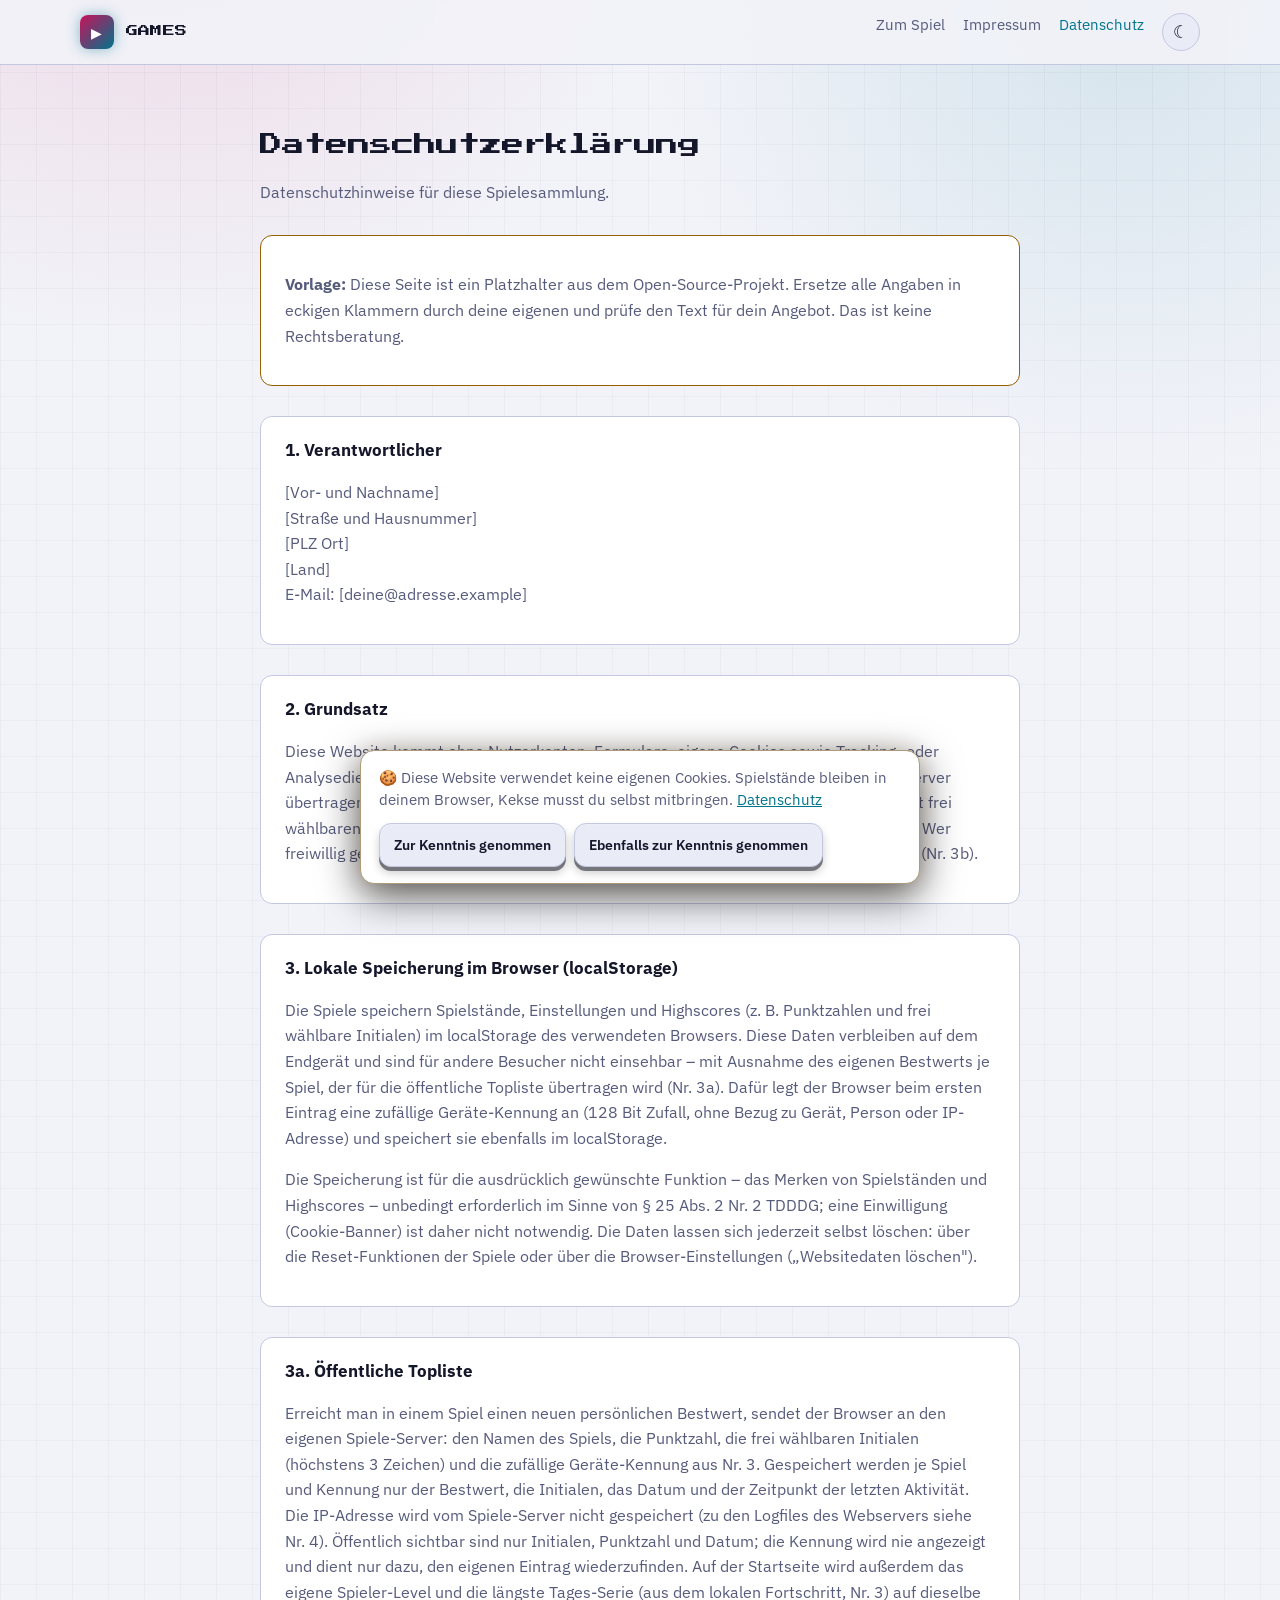
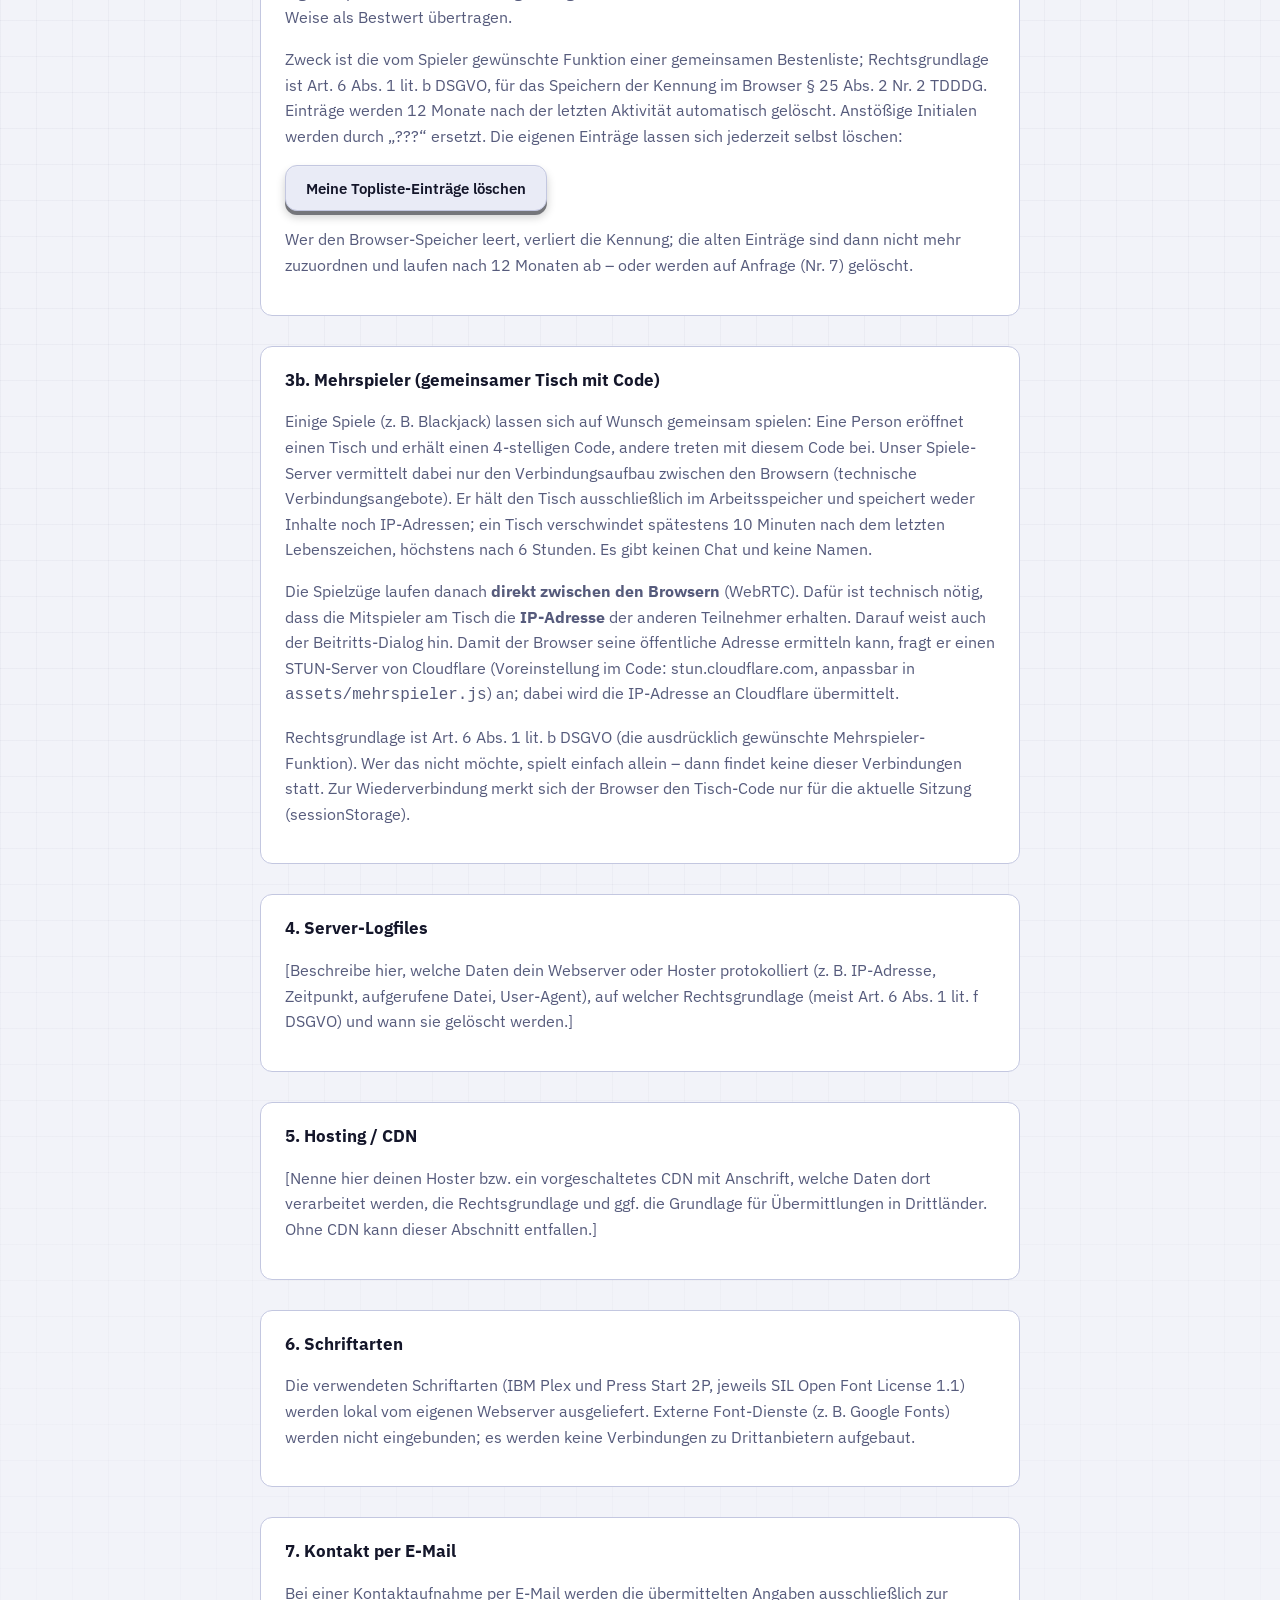
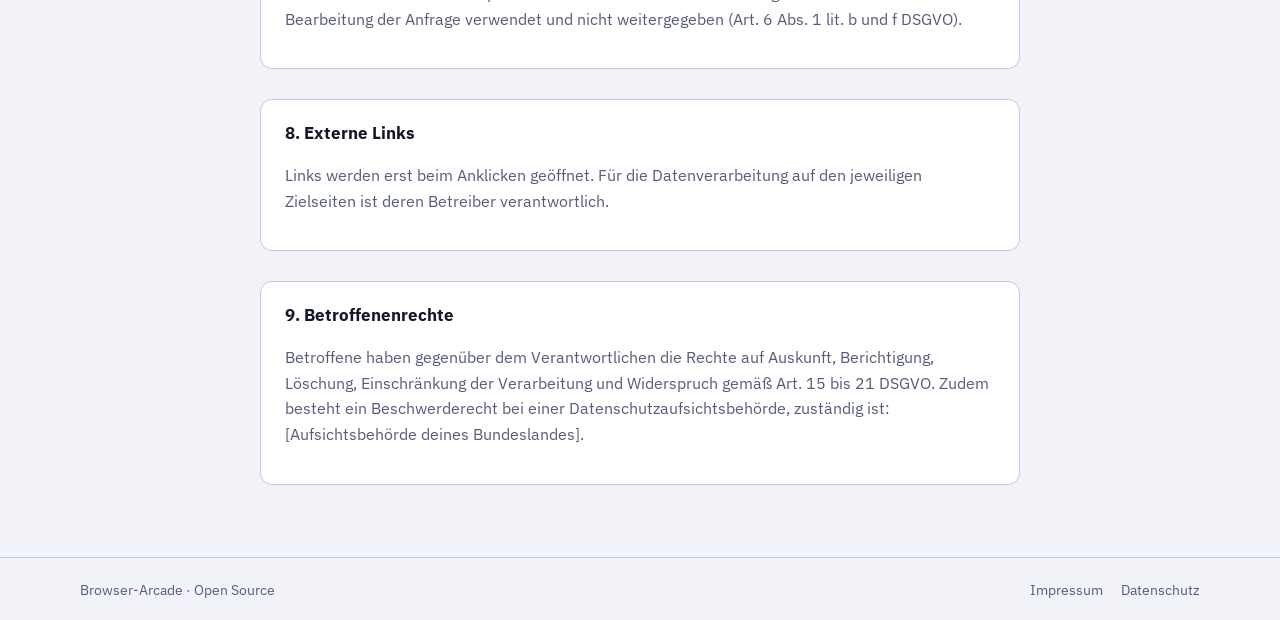
==== commit 7d1c0f5d: "Update: neue Startseite, Fortschritt, optionale Online-Topliste Gemeinsame Bausteine auf den aktuell" ====
--- a/datenschutz.html
+++ b/datenschutz.html
@@ -1,77 +1,212 @@
 <!doctype html>
 <html lang="de">
-<head>
-  <meta charset="utf-8">
-  <meta name="viewport" content="width=device-width,initial-scale=1">
-  <meta name="theme-color" content="#07070f">
-  <link rel="icon" href="favicon.svg" type="image/svg+xml">
-  <link rel="stylesheet" href="assets/style.css">
-  <title>Datenschutz · Browser-Arcade</title>
-  <meta property="og:type" content="website">
-  <meta property="og:title" content="Datenschutzerklärung – Browser-Arcade">
-  <meta property="og:description" content="Datenschutzhinweise (Vorlage).">
-  <meta property="og:locale" content="de_DE">
-</head>
-<body>
-  <div class="raster" aria-hidden="true"></div>
-  <a class="skip-link" href="#main">Zum Inhalt springen</a>
-
-  <header class="kopf">
-    <nav class="container nav" aria-label="Hauptnavigation">
-      <a class="marke" href="index.html"><span class="logo">▶</span>GAMES</a>
-      <div class="nav-links">
-        
-        <a href="index.html">Zum Spiel</a>
-        <a href="impressum.html">Impressum</a>
-        <a href="datenschutz.html" aria-current="page">Datenschutz</a>
-      </div>
-    </nav>
-  </header>
-
-  <main id="main" class="container rechtlich">
-    <h1>Datenschutzerklärung</h1>
-    <p class="intro">Datenschutzhinweise für diese Spielesammlung.</p>
-    <div class="rechts-block" style="border-color:var(--gold)"><p><strong>Vorlage:</strong> Diese Seite ist ein Platzhalter aus dem Open-Source-Projekt. Ersetze alle Angaben in eckigen Klammern durch deine eigenen und prüfe den Text für dein Angebot. Das ist keine Rechtsberatung.</p></div>
-
-    <section class="rechts-block">
-      <h2>1. Verantwortlicher</h2>
-      <p>[Vor- und Nachname]<br>[Straße und Hausnummer]<br>[PLZ Ort]<br>E-Mail: [deine@adresse.example]</p>
-    </section>
-    <section class="rechts-block">
-      <h2>2. Grundsatz</h2>
-      <p>Diese Website kommt ohne Nutzerkonten, Formulare, eigene Cookies sowie Tracking- oder Analysedienste aus. Es werden keine Spielstände oder sonstigen Nutzerdaten an den Server übertragen.</p>
-    </section>
-    <section class="rechts-block">
-      <h2>3. Lokale Speicherung im Browser (localStorage)</h2>
-      <p>Die Spiele speichern Spielstände, Einstellungen, freigeschaltete Level und Highscores (z.&nbsp;B. Punktzahlen und frei wählbare Initialen) ausschließlich im localStorage des verwendeten Browsers. Diese Daten verbleiben auf dem Endgerät und werden nicht übertragen. Die Speicherung ist für die ausdrücklich gewünschte Funktion unbedingt erforderlich (§ 25 Abs. 2 Nr. 2 TDDDG). Löschen lassen sich die Daten über die Reset-Knöpfe der Spiele oder die Browser-Einstellungen.</p>
-    </section>
-    <section class="rechts-block">
-      <h2>4. Server-Logfiles</h2>
-      <p>[Beschreibe hier, welche Daten dein Webserver oder Hoster protokolliert (z.&nbsp;B. IP-Adresse, Zeitpunkt, aufgerufene Datei, User-Agent), auf welcher Rechtsgrundlage (meist Art. 6 Abs. 1 lit. f DSGVO) und wann sie gelöscht werden.]</p>
-    </section>
-    <section class="rechts-block">
-      <h2>5. Hosting / CDN</h2>
-      <p>[Falls du einen Hoster, Reverse Proxy oder ein CDN nutzt: Anbieter, Zweck, Rechtsgrundlage und ggf. Drittlandübermittlung nennen. Sonst diesen Abschnitt löschen.]</p>
-    </section>
-    <section class="rechts-block">
-      <h2>6. Schriftarten</h2>
-      <p>Die Schriftarten (IBM Plex und Press Start 2P, SIL Open Font License 1.1) werden lokal vom eigenen Server ausgeliefert. Es werden keine Verbindungen zu Font-Diensten Dritter aufgebaut.</p>
-    </section>
-    <section class="rechts-block">
-      <h2>7. Betroffenenrechte</h2>
-      <p>Betroffene haben die Rechte auf Auskunft, Berichtigung, Löschung, Einschränkung der Verarbeitung und Widerspruch (Art. 15 bis 21 DSGVO) sowie ein Beschwerderecht bei einer Datenschutzaufsichtsbehörde, zuständig ist: [Aufsichtsbehörde deines Bundeslandes].</p>
-    </section>
-  </main>
-
-  <footer class="fuss">
-    <div class="container fuss-in">
-      <span>Browser-Arcade · Open Source</span>
-      <nav aria-label="Rechtliches">
-        <a href="impressum.html">Impressum</a>
-        <a href="datenschutz.html">Datenschutz</a>
+  <head>
+    <meta charset="utf-8" />
+    <meta name="viewport" content="width=device-width,initial-scale=1" />
+    <meta name="theme-color" content="#07070f" media="(prefers-color-scheme: dark)" />
+    <meta name="theme-color" content="#f2f3f9" media="(prefers-color-scheme: light)" />
+    <link rel="icon" href="favicon.svg" type="image/svg+xml" />
+    <script src="assets/thema.js?v=20261024"></script>
+    <link rel="stylesheet" href="assets/style.css?v=20261024w" />
+    <title>Datenschutz · Browser-Arcade</title>
+    <meta property="og:type" content="website" />
+    <meta property="og:title" content="Datenschutz · Browser-Arcade" />
+    <meta property="og:description" content="Datenschutz (Vorlage)." />
+    <meta property="og:locale" content="de_DE" />
+  </head>
+  <body>
+    <div class="raster" aria-hidden="true"></div>
+    <a class="skip-link" href="#main">Zum Inhalt springen</a>
+
+    <header class="kopf">
+      <nav class="container nav" aria-label="Hauptnavigation">
+        <a class="marke" href="index.html"><span class="logo">▶</span>GAMES</a>
+        <div class="nav-links">
+          <a href="./">Zum Spiel</a>
+          <a href="impressum.html">Impressum</a>
+          <a href="datenschutz.html" aria-current="page">Datenschutz</a>
+        </div>
       </nav>
-    </div>
-  </footer>
-  <script type="module" src="assets/keks.js"></script>
-</body>
+    </header>
+
+    <main id="main" class="container rechtlich">
+      <h1>Datenschutzerklärung</h1>
+      <p class="intro">Datenschutzhinweise für diese Spielesammlung.</p>
+      <div class="rechts-block" style="border-color: var(--gold)">
+        <p>
+          <strong>Vorlage:</strong> Diese Seite ist ein Platzhalter aus dem Open-Source-Projekt.
+          Ersetze alle Angaben in eckigen Klammern durch deine eigenen und prüfe den Text für dein
+          Angebot. Das ist keine Rechtsberatung.
+        </p>
+      </div>
+
+      <div class="rechts-block">
+        <h2>1. Verantwortlicher</h2>
+        <p>
+          [Vor- und Nachname]<br />[Straße und Hausnummer]<br />[PLZ Ort]<br />[Land]<br />E-Mail:
+          [deine@adresse.example]
+        </p>
+      </div>
+
+      <div class="rechts-block">
+        <h2>2. Grundsatz</h2>
+        <p>
+          Diese Website kommt ohne Nutzerkonten, Formulare, eigene Cookies sowie Tracking- oder
+          Analysedienste aus. Spielstände und Einstellungen bleiben im Browser (Nr.&nbsp;3). An den
+          Server übertragen wird nur der eigene Bestwert je Spiel für die öffentliche Topliste
+          (Nr.&nbsp;3a) – mit frei wählbaren Initialen und einer zufälligen Geräte-Kennung, ohne
+          IP-Adresse oder Namen. Wer freiwillig gemeinsam an einem Tisch spielt, nutzt zusätzlich
+          die Mehrspieler-Vermittlung (Nr.&nbsp;3b).
+        </p>
+      </div>
+
+      <div class="rechts-block">
+        <h2>3. Lokale Speicherung im Browser (localStorage)</h2>
+        <p>
+          Die Spiele speichern Spielstände, Einstellungen und Highscores (z.&nbsp;B. Punktzahlen und
+          frei wählbare Initialen) im localStorage des verwendeten Browsers. Diese Daten verbleiben
+          auf dem Endgerät und sind für andere Besucher nicht einsehbar – mit Ausnahme des eigenen
+          Bestwerts je Spiel, der für die öffentliche Topliste übertragen wird (Nr.&nbsp;3a). Dafür
+          legt der Browser beim ersten Eintrag eine zufällige Geräte-Kennung an (128 Bit Zufall,
+          ohne Bezug zu Gerät, Person oder IP-Adresse) und speichert sie ebenfalls im localStorage.
+        </p>
+        <p>
+          Die Speicherung ist für die ausdrücklich gewünschte Funktion – das Merken von Spielständen
+          und Highscores – unbedingt erforderlich im Sinne von § 25 Abs. 2 Nr. 2 TDDDG; eine
+          Einwilligung (Cookie-Banner) ist daher nicht notwendig. Die Daten lassen sich jederzeit
+          selbst löschen: über die Reset-Funktionen der Spiele oder über die Browser-Einstellungen
+          („Websitedaten löschen").
+        </p>
+      </div>
+
+      <div class="rechts-block" id="topliste">
+        <h2>3a. Öffentliche Topliste</h2>
+        <p>
+          Erreicht man in einem Spiel einen neuen persönlichen Bestwert, sendet der Browser an den
+          eigenen Spiele-Server: den Namen des Spiels, die Punktzahl, die frei wählbaren Initialen
+          (höchstens 3 Zeichen) und die zufällige Geräte-Kennung aus Nr.&nbsp;3. Gespeichert werden
+          je Spiel und Kennung nur der Bestwert, die Initialen, das Datum und der Zeitpunkt der
+          letzten Aktivität. Die IP-Adresse wird vom Spiele-Server nicht gespeichert (zu den
+          Logfiles des Webservers siehe Nr.&nbsp;4). Öffentlich sichtbar sind nur Initialen,
+          Punktzahl und Datum; die Kennung wird nie angezeigt und dient nur dazu, den eigenen
+          Eintrag wiederzufinden. Auf der Startseite wird außerdem das eigene Spieler-Level und die
+          längste Tages-Serie (aus dem lokalen Fortschritt, Nr.&nbsp;3) auf dieselbe Weise als
+          Bestwert übertragen.
+        </p>
+        <p>
+          Zweck ist die vom Spieler gewünschte Funktion einer gemeinsamen Bestenliste;
+          Rechtsgrundlage ist Art.&nbsp;6 Abs.&nbsp;1 lit.&nbsp;b DSGVO, für das Speichern der
+          Kennung im Browser § 25 Abs. 2 Nr. 2 TDDDG. Einträge werden 12&nbsp;Monate nach der
+          letzten Aktivität automatisch gelöscht. Anstößige Initialen werden durch „???“ ersetzt.
+          Die eigenen Einträge lassen sich jederzeit selbst löschen:
+        </p>
+        <p class="loesch-zeile">
+          <button type="button" class="knopf" data-topliste-loeschen="#loesch-meldung">
+            Meine Topliste-Einträge löschen
+          </button>
+          <span id="loesch-meldung" role="status"></span>
+        </p>
+        <p>
+          Wer den Browser-Speicher leert, verliert die Kennung; die alten Einträge sind dann nicht
+          mehr zuzuordnen und laufen nach 12&nbsp;Monaten ab – oder werden auf Anfrage (Nr.&nbsp;7)
+          gelöscht.
+        </p>
+      </div>
+
+      <div class="rechts-block" id="mehrspieler">
+        <h2>3b. Mehrspieler (gemeinsamer Tisch mit Code)</h2>
+        <p>
+          Einige Spiele (z.&nbsp;B. Blackjack) lassen sich auf Wunsch gemeinsam spielen: Eine Person
+          eröffnet einen Tisch und erhält einen 4-stelligen Code, andere treten mit diesem Code bei.
+          Unser Spiele-Server vermittelt dabei nur den Verbindungsaufbau zwischen den Browsern
+          (technische Verbindungsangebote). Er hält den Tisch ausschließlich im Arbeitsspeicher und
+          speichert weder Inhalte noch IP-Adressen; ein Tisch verschwindet spätestens
+          10&nbsp;Minuten nach dem letzten Lebenszeichen, höchstens nach 6&nbsp;Stunden. Es gibt
+          keinen Chat und keine Namen.
+        </p>
+        <p>
+          Die Spielzüge laufen danach <strong>direkt zwischen den Browsern</strong> (WebRTC). Dafür
+          ist technisch nötig, dass die Mitspieler am Tisch die <strong>IP-Adresse</strong> der
+          anderen Teilnehmer erhalten. Darauf weist auch der Beitritts-Dialog hin. Damit der Browser
+          seine öffentliche Adresse ermitteln kann, fragt er einen STUN-Server von Cloudflare
+          (Voreinstellung im Code: stun.cloudflare.com, anpassbar in
+          <code>assets/mehrspieler.js</code>) an; dabei wird die IP-Adresse an Cloudflare
+          übermittelt.
+        </p>
+        <p>
+          Rechtsgrundlage ist Art.&nbsp;6 Abs.&nbsp;1 lit.&nbsp;b DSGVO (die ausdrücklich gewünschte
+          Mehrspieler-Funktion). Wer das nicht möchte, spielt einfach allein – dann findet keine
+          dieser Verbindungen statt. Zur Wiederverbindung merkt sich der Browser den Tisch-Code nur
+          für die aktuelle Sitzung (sessionStorage).
+        </p>
+      </div>
+
+      <div class="rechts-block">
+        <h2>4. Server-Logfiles</h2>
+        <p>
+          [Beschreibe hier, welche Daten dein Webserver oder Hoster protokolliert (z.&nbsp;B.
+          IP-Adresse, Zeitpunkt, aufgerufene Datei, User-Agent), auf welcher Rechtsgrundlage (meist
+          Art.&nbsp;6 Abs.&nbsp;1 lit.&nbsp;f DSGVO) und wann sie gelöscht werden.]
+        </p>
+      </div>
+
+      <div class="rechts-block">
+        <h2>5. Hosting / CDN</h2>
+        <p>
+          [Nenne hier deinen Hoster bzw. ein vorgeschaltetes CDN mit Anschrift, welche Daten dort
+          verarbeitet werden, die Rechtsgrundlage und ggf. die Grundlage für Übermittlungen in
+          Drittländer. Ohne CDN kann dieser Abschnitt entfallen.]
+        </p>
+      </div>
+
+      <div class="rechts-block">
+        <h2>6. Schriftarten</h2>
+        <p>
+          Die verwendeten Schriftarten (IBM Plex und Press Start 2P, jeweils SIL Open Font License
+          1.1) werden lokal vom eigenen Webserver ausgeliefert. Externe Font-Dienste (z.&nbsp;B.
+          Google Fonts) werden nicht eingebunden; es werden keine Verbindungen zu Drittanbietern
+          aufgebaut.
+        </p>
+      </div>
+
+      <div class="rechts-block">
+        <h2>7. Kontakt per E-Mail</h2>
+        <p>
+          Bei einer Kontaktaufnahme per E-Mail werden die übermittelten Angaben ausschließlich zur
+          Bearbeitung der Anfrage verwendet und nicht weitergegeben (Art. 6 Abs. 1 lit. b und f
+          DSGVO).
+        </p>
+      </div>
+
+      <div class="rechts-block">
+        <h2>8. Externe Links</h2>
+        <p>
+          Links werden erst beim Anklicken geöffnet. Für die Datenverarbeitung auf den jeweiligen
+          Zielseiten ist deren Betreiber verantwortlich.
+        </p>
+      </div>
+
+      <div class="rechts-block">
+        <h2>9. Betroffenenrechte</h2>
+        <p>
+          Betroffene haben gegenüber dem Verantwortlichen die Rechte auf Auskunft, Berichtigung,
+          Löschung, Einschränkung der Verarbeitung und Widerspruch gemäß Art. 15 bis 21 DSGVO. Zudem
+          besteht ein Beschwerderecht bei einer Datenschutzaufsichtsbehörde, zuständig ist:
+          [Aufsichtsbehörde deines Bundeslandes].
+        </p>
+      </div>
+    </main>
+
+    <footer class="fuss">
+      <div class="container fuss-in">
+        <span>Browser-Arcade · Open Source</span>
+        <nav aria-label="Rechtliches">
+          <a href="impressum.html">Impressum</a>
+          <a href="datenschutz.html">Datenschutz</a>
+        </nav>
+      </div>
+    </footer>
+    <script type="module" src="assets/keks.js"></script>
+    <script type="module" src="assets/bestenliste.js?v=20261023"></script>
+  </body>
 </html>
--- a/assets/style.css
+++ b/assets/style.css
@@ -16,358 +16,1039 @@
     11. Risiko (Leiter und Rot/Schwarz, assets/risiko.js)
    ============================================================ */
 
-
 /* ---------- 1. Schriften ------------------------------------
    @font-face lädt die Schriftdateien vom EIGENEN Server.
    font-display:swap = Text sofort mit Ersatzschrift anzeigen,
    bis die richtige Schrift geladen ist (kein "unsichtbarer Text"). */
-@font-face{font-family:"Press Start 2P";font-style:normal;font-weight:400;font-display:swap;src:url("fonts/press-start-2p-latin-400-normal.woff2") format("woff2")}
-@font-face{font-family:"IBM Plex Sans";font-style:normal;font-weight:400;font-display:swap;src:url("fonts/ibm-plex-sans-latin-400-normal.woff2") format("woff2")}
-@font-face{font-family:"IBM Plex Sans";font-style:normal;font-weight:600;font-display:swap;src:url("fonts/ibm-plex-sans-latin-600-normal.woff2") format("woff2")}
-@font-face{font-family:"IBM Plex Sans";font-style:normal;font-weight:700;font-display:swap;src:url("fonts/ibm-plex-sans-latin-700-normal.woff2") format("woff2")}
-@font-face{font-family:"IBM Plex Mono";font-style:normal;font-weight:400;font-display:swap;src:url("fonts/ibm-plex-mono-latin-400-normal.woff2") format("woff2")}
-
+@font-face {
+  font-family: "Press Start 2P";
+  font-style: normal;
+  font-weight: 400;
+  font-display: swap;
+  src: url("fonts/press-start-2p-latin-400-normal.woff2") format("woff2");
+}
+@font-face {
+  font-family: "IBM Plex Sans";
+  font-style: normal;
+  font-weight: 400;
+  font-display: swap;
+  src: url("fonts/ibm-plex-sans-latin-400-normal.woff2") format("woff2");
+}
+@font-face {
+  font-family: "IBM Plex Sans";
+  font-style: normal;
+  font-weight: 600;
+  font-display: swap;
+  src: url("fonts/ibm-plex-sans-latin-600-normal.woff2") format("woff2");
+}
+@font-face {
+  font-family: "IBM Plex Sans";
+  font-style: normal;
+  font-weight: 700;
+  font-display: swap;
+  src: url("fonts/ibm-plex-sans-latin-700-normal.woff2") format("woff2");
+}
+@font-face {
+  font-family: "IBM Plex Mono";
+  font-style: normal;
+  font-weight: 400;
+  font-display: swap;
+  src: url("fonts/ibm-plex-mono-latin-400-normal.woff2") format("woff2");
+}
 
 /* ---------- 2. Design-Tokens ---------------------------------
    Alle Farben/Abstände an EINER Stelle. Ändert man hier etwas,
    zieht es sich durch die komplette Seite. var(--name) greift
    überall darauf zu. */
-:root{
+:root {
   /* Flächen */
-  --bg:#07070f;          /* Seitenhintergrund (fast schwarz, leicht blau) */
-  --panel:#111124;       /* Karten & Panels */
-  --panel2:#181834;      /* hellere Panel-Variante (Hover, HUD) */
-  --line:#2b2b52;        /* Rahmenlinien */
+  --bg: #07070f; /* Seitenhintergrund (fast schwarz, leicht blau) */
+  --panel: #111124; /* Karten & Panels */
+  --panel2: #181834; /* hellere Panel-Variante (Hover, HUD) */
+  --line: #2b2b52; /* Rahmenlinien */
 
   /* Text */
-  --txt:#eef0ff;         /* Haupttext */
-  --mut:#9aa0c6;         /* gedämpfter Text */
+  --txt: #eef0ff; /* Haupttext */
+  --mut: #9aa0c6; /* gedämpfter Text */
 
   /* Neon-Akzente – jede Spielkategorie hat ihre Farbe */
-  --pink:#ff2d78;        /* Arcade/Action */
-  --cyan:#00e5ff;        /* Puzzle */
-  --lime:#9dff00;        /* Wörter */
-  --gold:#ffc84d;        /* Glück & Zahlen / Casino */
-  --violet:#b28dff;      /* Bald verfügbar */
+  --pink: #ff2d78; /* Arcade/Action */
+  --cyan: #00e5ff; /* Puzzle */
+  --lime: #9dff00; /* Wörter */
+  --gold: #ffc84d; /* Glück & Zahlen / Casino */
+  --violet: #b28dff; /* Bald verfügbar */
 
   /* Schrift-Stapel */
-  --pixel:"Press Start 2P",monospace;            /* Überschriften, Scores */
-  --sans:"IBM Plex Sans",system-ui,sans-serif;   /* Fließtext */
-  --mono:"IBM Plex Mono",monospace;              /* Zahlen, Tastatur-Hinweise */
+  --pixel: "Press Start 2P", monospace; /* Überschriften, Scores */
+  --sans: "IBM Plex Sans", system-ui, sans-serif; /* Fließtext */
+  --mono: "IBM Plex Mono", monospace; /* Zahlen, Tastatur-Hinweise */
 
   /* Bewegung – zentrale Timing-Werte für ruhige, einheitliche Übergänge */
-  --schnell:.18s cubic-bezier(.4,0,.2,1);
-  --weich:.3s cubic-bezier(.33,1,.68,1);
+  --schnell: 0.18s cubic-bezier(0.4, 0, 0.2, 1);
+  --weich: 0.3s cubic-bezier(0.33, 1, 0.68, 1);
 
   /* Akzentfarbe der aktuellen Seite – Spielseiten überschreiben
      diese Variable per style="--ak:var(--cyan)" am <body>. */
-  --ak:var(--cyan);
-}
-
-*{box-sizing:border-box}
-html{scroll-behavior:smooth}
-
+  --ak: var(--cyan);
+}
+
+* {
+  box-sizing: border-box;
+}
+html {
+  scroll-behavior: smooth;
+  -webkit-text-size-adjust: 100%;
+  text-size-adjust: 100%;
+}
+/* lesbar */
+@media (max-width: 600px) {
+  html {
+    font-size: 112.5%;
+  }
+}
 
 /* ---------- 3. Grundlayout ----------------------------------- */
-body{
-  margin:0;min-width:320px;min-height:100svh;
-  color:var(--txt);
-  font:16px/1.6 var(--sans);
+body {
+  margin: 0;
+  min-width: 320px;
+  min-height: 100svh;
+  color: var(--txt);
+  font: 1rem/1.6 var(--sans);
   background:
     /* zwei weiche Farb-Glows oben links/rechts … */
-    radial-gradient(circle at 12% -5%, color-mix(in srgb,var(--pink) 14%,transparent), transparent 34rem),
-    radial-gradient(circle at 88% 0%, color-mix(in srgb,var(--cyan) 12%,transparent), transparent 30rem),
+    radial-gradient(
+      circle at 12% -5%,
+      color-mix(in srgb, var(--pink) 14%, transparent),
+      transparent 34rem
+    ),
+    radial-gradient(
+      circle at 88% 0%,
+      color-mix(in srgb, var(--cyan) 12%, transparent),
+      transparent 30rem
+    ),
     var(--bg);
   /* Einblendung beim Seitenwechsel (Definition unter Punkt 8) */
-  animation:seite-rein .45s cubic-bezier(.33,1,.68,1) both;
+  animation: seite-rein 0.45s cubic-bezier(0.33, 1, 0.68, 1) both;
 }
 
 /* Dezentes Pixel-Raster über der ganzen Seite. position:fixed +
    pointer-events:none = liegt drüber, stört aber keine Klicks. */
-.raster{
-  position:fixed;inset:0;z-index:-1;pointer-events:none;
+.raster {
+  position: fixed;
+  inset: 0;
+  z-index: -1;
+  pointer-events: none;
   background-image:
-    linear-gradient(#ffffff07 1px,transparent 1px),
-    linear-gradient(90deg,#ffffff07 1px,transparent 1px);
-  background-size:36px 36px;
-  mask-image:linear-gradient(#000 60%,transparent);
-}
-
-a{color:inherit}
-.container{width:min(1120px,calc(100% - 40px));margin:auto}
+    linear-gradient(#ffffff07 1px, transparent 1px),
+    linear-gradient(90deg, #ffffff07 1px, transparent 1px);
+  background-size: 36px 36px;
+  mask-image: linear-gradient(#000 60%, transparent);
+}
+
+a {
+  color: inherit;
+}
+.container {
+  width: min(1120px, calc(100% - 40px));
+  margin: auto;
+}
 
 /* Sprungmarke für Tastatur-Nutzer: unsichtbar, bis sie Fokus bekommt */
-.skip-link{position:absolute;left:-999px;top:8px;background:var(--panel);padding:8px 14px;border-radius:8px;z-index:99}
-.skip-link:focus{left:8px}
-
+.skip-link {
+  position: absolute;
+  left: -999px;
+  top: 8px;
+  background: var(--panel);
+  padding: 8px 14px;
+  border-radius: 8px;
+  z-index: 99;
+}
+.skip-link:focus {
+  left: 8px;
+}
 
 /* ---------- 4. Kopfzeile / Fußzeile -------------------------- */
-.kopf{
-  position:sticky;top:0;z-index:10;
-  border-bottom:1px solid var(--line);
-  background:color-mix(in srgb,var(--bg) 82%,transparent);
-  backdrop-filter:blur(14px);  /* "Milchglas"-Effekt beim Scrollen */
-}
-.nav{min-height:64px;display:flex;align-items:center;justify-content:space-between;gap:20px}
-.marke{display:flex;align-items:center;gap:12px;text-decoration:none;font-family:var(--pixel);font-size:.72rem;letter-spacing:.02em}
-.marke .logo{
-  display:grid;place-items:center;width:34px;height:34px;border-radius:8px;
-  background:linear-gradient(135deg,var(--pink),var(--cyan));color:#05050c;
-  font-size:.9rem;
-  box-shadow:0 0 14px color-mix(in srgb,var(--cyan) 45%,transparent);
-}
-.nav-links{display:flex;flex-wrap:wrap;gap:8px 18px;font-size:.92rem}
-.nav-links a{color:var(--mut);text-decoration:none;transition:color var(--schnell)}
-.nav-links a:hover,.nav-links a[aria-current="page"]{color:var(--ak)}
-
-.fuss{border-top:1px solid var(--line);margin-top:72px}
-.fuss-in{min-height:64px;display:flex;flex-wrap:wrap;align-items:center;justify-content:space-between;gap:10px 20px;font-size:.9rem;color:var(--mut)}
-.fuss a{color:var(--mut);text-decoration:none;transition:color var(--schnell)}
-.fuss a:hover{color:var(--ak)}
-.fuss nav{display:flex;gap:18px}
-
+.kopf {
+  position: sticky;
+  top: 0;
+  z-index: 10;
+  border-bottom: 1px solid var(--line);
+  background: color-mix(in srgb, var(--bg) 82%, transparent);
+  backdrop-filter: blur(14px); /* "Milchglas"-Effekt beim Scrollen */
+}
+.nav {
+  min-height: 64px;
+  display: flex;
+  align-items: center;
+  justify-content: space-between;
+  gap: 20px;
+}
+.marke {
+  display: flex;
+  align-items: center;
+  gap: 12px;
+  text-decoration: none;
+  font-family: var(--pixel);
+  font-size: 0.75rem;
+  letter-spacing: 0.02em;
+}
+.marke .logo {
+  display: grid;
+  place-items: center;
+  width: 34px;
+  height: 34px;
+  border-radius: 8px;
+  background: linear-gradient(135deg, var(--pink), var(--cyan));
+  color: #05050c;
+  font-size: 0.9rem;
+  box-shadow: 0 0 14px color-mix(in srgb, var(--cyan) 45%, transparent);
+}
+.nav-links {
+  display: flex;
+  flex-wrap: wrap;
+  gap: 8px 18px;
+  font-size: 0.92rem;
+}
+.nav-links a {
+  color: var(--mut);
+  text-decoration: none;
+  transition: color var(--schnell);
+}
+.nav-links a:hover,
+.nav-links a[aria-current="page"] {
+  color: var(--ak);
+}
+
+.fuss {
+  border-top: 1px solid var(--line);
+  margin-top: 72px;
+}
+.fuss-in {
+  min-height: 64px;
+  display: flex;
+  flex-wrap: wrap;
+  align-items: center;
+  justify-content: space-between;
+  gap: 10px 20px;
+  font-size: 0.9rem;
+  color: var(--mut);
+}
+.fuss a {
+  color: var(--mut);
+  text-decoration: none;
+  transition: color var(--schnell);
+}
+.fuss a:hover {
+  color: var(--ak);
+}
+.fuss nav {
+  display: flex;
+  gap: 18px;
+}
 
 /* ---------- 5. Hub: Hero + Karten-Raster ---------------------- */
-.hero{padding:72px 0 40px;text-align:center}
-.hero .zeile{color:var(--ak);font-family:var(--pixel);font-size:.68rem;letter-spacing:.14em;text-transform:uppercase}
-.hero h1{
-  margin:18px 0 0;font-family:var(--pixel);font-weight:400;
-  font-size:clamp(1.4rem,5vw,2.6rem);line-height:1.45;
-  text-shadow:0 0 22px color-mix(in srgb,var(--ak) 55%,transparent);
-}
-.hero .intro{max-width:620px;margin:20px auto 0;color:var(--mut);font-size:1.08rem}
-
-.kategorie{padding:34px 0 10px}
-.kategorie h2{
-  display:flex;align-items:center;gap:12px;
-  font-family:var(--pixel);font-weight:400;font-size:.9rem;letter-spacing:.04em;
-  color:var(--kat,var(--txt));
+.hero {
+  padding: 72px 0 40px;
+  text-align: center;
+}
+.hero .zeile {
+  color: var(--ak);
+  font-family: var(--pixel);
+  font-size: 0.75rem;
+  letter-spacing: 0.14em;
+  text-transform: uppercase;
+}
+.hero h1 {
+  margin: 18px 0 0;
+  font-family: var(--pixel);
+  font-weight: 400;
+  font-size: clamp(1.4rem, 5vw, 2.6rem);
+  line-height: 1.45;
+  text-shadow: 0 0 22px color-mix(in srgb, var(--ak) 55%, transparent);
+}
+.hero .intro {
+  max-width: 620px;
+  margin: 20px auto 0;
+  color: var(--mut);
+  font-size: 1.08rem;
+}
+
+.kategorie {
+  padding: 34px 0 10px;
+}
+.kategorie h2 {
+  display: flex;
+  align-items: center;
+  gap: 12px;
+  font-family: var(--pixel);
+  font-weight: 400;
+  font-size: 0.9rem;
+  letter-spacing: 0.04em;
+  color: var(--kat, var(--txt));
 }
 /* kleine Leucht-Raute vor jeder Kategorie-Überschrift */
-.kategorie h2::before{
-  content:"";width:10px;height:10px;rotate:45deg;flex:none;
-  background:var(--kat,var(--txt));
-  box-shadow:0 0 10px var(--kat,var(--txt));
-}
-
-.raster-karten{
-  display:grid;gap:18px;margin-top:18px;
-  grid-template-columns:repeat(auto-fill,minmax(250px,1fr));
+.kategorie h2::before {
+  content: "";
+  width: 10px;
+  height: 10px;
+  rotate: 45deg;
+  flex: none;
+  background: var(--kat, var(--txt));
+  box-shadow: 0 0 10px var(--kat, var(--txt));
+}
+
+.raster-karten {
+  display: grid;
+  gap: 18px;
+  margin-top: 18px;
+  grid-template-columns: repeat(auto-fill, minmax(250px, 1fr));
 }
 
 /* Spiel-Karte: <a class="karte" style="--kat:var(--pink)"> …
    --kat steuert Rahmen-, Glow- und Icon-Farbe der Karte. */
-.karte{
-  position:relative;display:flex;flex-direction:column;gap:12px;
-  padding:20px;border-radius:14px;text-decoration:none;
-  background:linear-gradient(180deg,var(--panel2),var(--panel));
-  border:1px solid color-mix(in srgb,var(--kat,var(--line)) 35%,var(--line));
-  transition:transform var(--weich),box-shadow var(--weich),border-color var(--weich);
-}
-.karte:hover,.karte:focus-visible{
-  transform:translateY(-5px);
-  border-color:var(--kat);
-  box-shadow:0 10px 32px #00000066,0 0 24px color-mix(in srgb,var(--kat) 28%,transparent);
+.karte {
+  position: relative;
+  display: flex;
+  flex-direction: column;
+  gap: 12px;
+  padding: 20px;
+  border-radius: 14px;
+  text-decoration: none;
+  background: linear-gradient(180deg, var(--panel2), var(--panel));
+  border: 1px solid color-mix(in srgb, var(--kat, var(--line)) 35%, var(--line));
+  transition:
+    transform var(--weich),
+    box-shadow var(--weich),
+    border-color var(--weich);
+}
+.karte:hover,
+.karte:focus-visible {
+  transform: translateY(-5px);
+  border-color: var(--kat);
+  box-shadow:
+    0 10px 32px #00000066,
+    0 0 24px color-mix(in srgb, var(--kat) 28%, transparent);
 }
 /* Icon wackelt beim Hover kurz – Keyframes unter Punkt 8 */
-.karte:hover .karte-icon{animation:wackeln .5s ease}
-.karte-icon{width:46px;height:46px;color:var(--kat)}
-.karte-icon svg{width:100%;height:100%;display:block}
-.karte h3{margin:0;font-family:var(--pixel);font-weight:400;font-size:.82rem;line-height:1.5;color:var(--txt)}
-.karte p{margin:0;color:var(--mut);font-size:.92rem;flex:1}
-.karte .meta{display:flex;align-items:center;justify-content:space-between;font-size:.8rem;color:var(--mut)}
-.karte .meta .los{color:var(--kat);font-weight:600;transition:transform var(--schnell)}
-.karte:hover .meta .los{transform:translateX(4px)}
+.karte:hover .karte-icon {
+  animation: wackeln 0.5s ease;
+}
+.karte-icon {
+  width: 46px;
+  height: 46px;
+  color: var(--kat);
+}
+.karte-icon svg {
+  width: 100%;
+  height: 100%;
+  display: block;
+}
+.karte h3 {
+  margin: 0;
+  font-family: var(--pixel);
+  font-weight: 400;
+  font-size: 0.82rem;
+  line-height: 1.5;
+  color: var(--txt);
+}
+.karte p {
+  margin: 0;
+  color: var(--mut);
+  font-size: 0.92rem;
+  flex: 1;
+}
+.karte .meta {
+  display: flex;
+  align-items: center;
+  justify-content: space-between;
+  font-size: 0.8rem;
+  color: var(--mut);
+}
+.karte .meta .los {
+  color: var(--kat);
+  font-weight: 600;
+  transition: transform var(--schnell);
+}
+.karte:hover .meta .los {
+  transform: translateX(4px);
+}
 
 /* "Bald"-Karten: gleiche Optik, aber nicht klickbar + ausgegraut */
-.karte.bald{opacity:.55;pointer-events:none}
-.karte .badge{
-  position:absolute;top:14px;right:14px;
-  font-family:var(--pixel);font-size:.62rem;padding:5px 8px;border-radius:6px;
-  color:var(--kat);border:1px solid color-mix(in srgb,var(--kat) 50%,transparent);
-}
-
-.hinweis{
-  margin-top:56px;padding:16px 20px;border-radius:12px;font-size:.92rem;color:var(--mut);
-  background:var(--panel);border:1px solid var(--line);
-}
-.hinweis strong{color:var(--txt)}
-
+.karte.bald {
+  opacity: 0.55;
+  pointer-events: none;
+}
+.karte .badge {
+  position: absolute;
+  top: 14px;
+  right: 14px;
+  font-family: var(--pixel);
+  font-size: 0.75rem;
+  padding: 5px 8px;
+  border-radius: 6px;
+  color: var(--kat);
+  border: 1px solid color-mix(in srgb, var(--kat) 50%, transparent);
+}
+
+.hinweis {
+  margin-top: 56px;
+  padding: 16px 20px;
+  border-radius: 12px;
+  font-size: 0.92rem;
+  color: var(--mut);
+  background: var(--panel);
+  border: 1px solid var(--line);
+}
+.hinweis strong {
+  color: var(--txt);
+}
 
 /* ---------- 6. Spielseiten ------------------------------------ */
-.spiel-kopf{padding:40px 0 8px;display:flex;flex-wrap:wrap;align-items:end;justify-content:space-between;gap:16px}
-.spiel-kopf h1{
-  margin:0;font-family:var(--pixel);font-weight:400;
-  font-size:clamp(1.1rem,4vw,1.7rem);line-height:1.4;color:var(--ak);
-  text-shadow:0 0 18px color-mix(in srgb,var(--ak) 50%,transparent);
-}
-.spiel-kopf .unterzeile{margin:8px 0 0;color:var(--mut)}
+.spiel-kopf {
+  padding: 40px 0 8px;
+  display: flex;
+  flex-wrap: wrap;
+  align-items: end;
+  justify-content: space-between;
+  gap: 16px;
+}
+.spiel-kopf h1 {
+  margin: 0;
+  font-family: var(--pixel);
+  font-weight: 400;
+  font-size: clamp(1.1rem, 4vw, 1.7rem);
+  line-height: 1.4;
+  color: var(--ak);
+  text-shadow: 0 0 18px color-mix(in srgb, var(--ak) 50%, transparent);
+}
+.spiel-kopf .unterzeile {
+  margin: 8px 0 0;
+  color: var(--mut);
+}
 
 /* HUD = Anzeigen über dem Spielfeld (Punkte, Rekord, Züge …) */
-.hud{display:flex;flex-wrap:wrap;gap:12px;margin:18px 0}
-.hud-feld{
-  min-width:108px;padding:10px 16px;border-radius:12px;text-align:center;
-  background:var(--panel);border:1px solid var(--line);
-}
-.hud-feld .label{font-size:.68rem;letter-spacing:.1em;text-transform:uppercase;color:var(--mut)}
-.hud-feld .wert{font-family:var(--pixel);font-size:1rem;margin-top:6px;color:var(--ak)}
+.hud {
+  display: flex;
+  flex-wrap: wrap;
+  gap: 12px;
+  margin: 18px 0;
+}
+.hud-feld {
+  min-width: 108px;
+  padding: 10px 16px;
+  border-radius: 12px;
+  text-align: center;
+  background: var(--panel);
+  border: 1px solid var(--line);
+}
+.hud-feld .label {
+  font-size: 0.75rem;
+  letter-spacing: 0.1em;
+  text-transform: uppercase;
+  color: var(--mut);
+}
+.hud-feld .wert {
+  font-family: var(--pixel);
+  font-size: 1rem;
+  margin-top: 6px;
+  color: var(--ak);
+}
 
 /* Rahmen um die eigentliche Spielfläche (Canvas oder Grid) */
-.buehne{
-  position:relative;margin:10px 0 26px;padding:16px;border-radius:16px;
-  background:var(--panel);border:1px solid var(--line);
-  box-shadow:inset 0 0 40px #00000055,0 0 36px color-mix(in srgb,var(--ak) 10%,transparent);
-}
-.buehne canvas{display:block;width:100%;height:auto;border-radius:8px;image-rendering:pixelated}
+.buehne {
+  position: relative;
+  margin: 10px 0 26px;
+  padding: 16px;
+  border-radius: 16px;
+  background: var(--panel);
+  border: 1px solid var(--line);
+  box-shadow:
+    inset 0 0 40px #00000055,
+    0 0 36px color-mix(in srgb, var(--ak) 10%, transparent);
+}
+.buehne canvas {
+  display: block;
+  width: 100%;
+  height: auto;
+  border-radius: 8px;
+  image-rendering: pixelated;
+}
 
 /* Steuerungs-Hinweise unter dem Spielfeld */
-.steuerung{color:var(--mut);font-size:.9rem}
-.steuerung kbd{
-  font-family:var(--mono);font-size:.82rem;color:var(--txt);
-  background:var(--panel2);border:1px solid var(--line);border-bottom-width:2px;
-  border-radius:6px;padding:2px 7px;
+.steuerung {
+  color: var(--mut);
+  font-size: 0.9rem;
+}
+.steuerung kbd {
+  font-family: var(--mono);
+  font-size: 0.82rem;
+  color: var(--txt);
+  background: var(--panel2);
+  border: 1px solid var(--line);
+  border-bottom-width: 2px;
+  border-radius: 6px;
+  padding: 2px 7px;
 }
 
 /* Abschnitt "Wie funktioniert der Code?" auf jeder Spielseite */
-.lernbox{margin:40px 0}
-.lernbox details{
-  background:var(--panel);border:1px solid var(--line);border-radius:12px;
-  padding:4px 20px;transition:border-color var(--schnell);
-}
-.lernbox details[open]{border-color:color-mix(in srgb,var(--ak) 45%,var(--line))}
-.lernbox summary{cursor:pointer;padding:12px 0;font-weight:600;color:var(--ak)}
-.lernbox p,.lernbox li{color:var(--mut);font-size:.95rem}
-.lernbox code{font-family:var(--mono);font-size:.85em;color:var(--txt);background:var(--panel2);padding:1px 6px;border-radius:5px}
-
+.lernbox {
+  margin: 40px 0;
+}
+.lernbox details {
+  background: var(--panel);
+  border: 1px solid var(--line);
+  border-radius: 12px;
+  padding: 4px 20px;
+  transition: border-color var(--schnell);
+}
+.lernbox details[open] {
+  border-color: color-mix(in srgb, var(--ak) 45%, var(--line));
+}
+.lernbox summary {
+  cursor: pointer;
+  padding: 12px 0;
+  font-weight: 600;
+  color: var(--ak);
+}
+.lernbox p,
+.lernbox li {
+  color: var(--mut);
+  font-size: 0.95rem;
+}
+.lernbox code {
+  font-family: var(--mono);
+  font-size: 0.85em;
+  color: var(--txt);
+  background: var(--panel2);
+  padding: 1px 6px;
+  border-radius: 5px;
+}
 
 /* ---------- 7. Bausteine -------------------------------------- */
-.knopf{
-  display:inline-block;padding:12px 20px;border-radius:12px;cursor:pointer;
-  font:600 .95rem var(--sans);text-decoration:none;color:var(--txt);
-  background:var(--panel2);border:1px solid var(--line);
-  transition:transform var(--schnell),box-shadow var(--schnell),border-color var(--schnell);
-}
-.knopf:hover{transform:translateY(-2px);border-color:var(--ak)}
-.knopf:active{transform:translateY(0) scale(.97)}  /* kurzes "Eindrücken" */
-.knopf.primaer{
-  border:0;color:#05050c;
-  background:linear-gradient(135deg,var(--ak),color-mix(in srgb,var(--ak) 55%,#fff));
-}
-.knopf.primaer:hover{box-shadow:0 0 22px color-mix(in srgb,var(--ak) 50%,transparent)}
-.knopf:disabled{opacity:.45;cursor:not-allowed;transform:none}
+.knopf {
+  display: inline-block;
+  padding: 12px 20px;
+  border-radius: 12px;
+  cursor: pointer;
+  font: 600 0.95rem var(--sans);
+  text-decoration: none;
+  color: var(--txt);
+  background: var(--panel2);
+  border: 1px solid var(--line);
+  transition:
+    transform var(--schnell),
+    box-shadow var(--schnell),
+    border-color var(--schnell);
+}
+.knopf:hover {
+  transform: translateY(-2px);
+  border-color: var(--ak);
+}
+.knopf:active {
+  transform: translateY(0) scale(0.97);
+} /* kurzes "Eindrücken" */
+.knopf.primaer {
+  border: 0;
+  color: #05050c;
+  background: linear-gradient(135deg, var(--ak), color-mix(in srgb, var(--ak) 55%, #fff));
+}
+.knopf.primaer:hover {
+  box-shadow: 0 0 22px color-mix(in srgb, var(--ak) 50%, transparent);
+}
+.knopf:disabled {
+  opacity: 0.45;
+  cursor: not-allowed;
+  transform: none;
+}
+
+/* Gestaltete Tasten: Kante unten, beim Drücken sinkt die Taste ein */
+.knopf {
+  box-shadow:
+    0 4px 0 color-mix(in srgb, var(--panel2) 50%, #000),
+    0 6px 10px #0003,
+    inset 0 1px 0 #ffffff24;
+}
+.knopf:hover {
+  transform: translateY(-1px);
+}
+.knopf:active {
+  transform: translateY(3px);
+  box-shadow:
+    0 1px 0 color-mix(in srgb, var(--panel2) 50%, #000),
+    inset 0 2px 4px #0003;
+}
+.knopf.primaer {
+  box-shadow:
+    0 4px 0 color-mix(in srgb, var(--ak) 45%, #000),
+    0 6px 12px #0004,
+    inset 0 1px 0 #fff9;
+}
+.knopf.primaer:hover {
+  box-shadow:
+    0 4px 0 color-mix(in srgb, var(--ak) 45%, #000),
+    0 0 22px color-mix(in srgb, var(--ak) 50%, transparent),
+    inset 0 1px 0 #fff9;
+}
+.knopf.primaer:active {
+  box-shadow:
+    0 1px 0 color-mix(in srgb, var(--ak) 45%, #000),
+    inset 0 2px 4px #0004;
+}
+.knopf:disabled,
+.knopf:disabled:active {
+  transform: none;
+  box-shadow: none;
+}
+@media (prefers-reduced-motion: reduce) {
+  .knopf:hover,
+  .knopf:active {
+    transform: none;
+  }
+}
 
 /* Game-Over-/Info-Dialog (natives <dialog>-Element) */
-dialog.spiel-dialog{
-  border:1px solid color-mix(in srgb,var(--ak) 45%,var(--line));border-radius:16px;
-  background:var(--panel);color:var(--txt);
-  padding:28px;max-width:min(92vw,420px);text-align:center;
-  box-shadow:0 0 60px color-mix(in srgb,var(--ak) 25%,transparent);
-}
-dialog.spiel-dialog::backdrop{background:#05050ccc;backdrop-filter:blur(3px)}
-dialog.spiel-dialog[open]{animation:dialog-rein .3s cubic-bezier(.33,1,.68,1)}
-dialog.spiel-dialog h2{font-family:var(--pixel);font-weight:400;font-size:1rem;color:var(--ak);margin:0 0 14px;line-height:1.5}
-dialog.spiel-dialog .gross{font-family:var(--pixel);font-size:1.6rem;margin:10px 0}
-dialog.spiel-dialog p{color:var(--mut)}
-dialog.spiel-dialog .aktionen{display:flex;gap:10px;justify-content:center;margin-top:20px;flex-wrap:wrap}
+dialog.spiel-dialog {
+  border: 1px solid color-mix(in srgb, var(--ak) 45%, var(--line));
+  border-radius: 16px;
+  background: var(--panel);
+  color: var(--txt);
+  padding: 28px;
+  max-width: min(92vw, 420px);
+  text-align: center;
+  box-shadow: 0 0 60px color-mix(in srgb, var(--ak) 25%, transparent);
+}
+dialog.spiel-dialog::backdrop {
+  background: #05050ccc;
+  backdrop-filter: blur(3px);
+}
+dialog.spiel-dialog[open] {
+  animation: dialog-rein 0.3s cubic-bezier(0.33, 1, 0.68, 1);
+}
+dialog.spiel-dialog h2 {
+  font-family: var(--pixel);
+  font-weight: 400;
+  font-size: 1rem;
+  color: var(--ak);
+  margin: 0 0 14px;
+  line-height: 1.5;
+}
+dialog.spiel-dialog .gross {
+  font-family: var(--pixel);
+  font-size: 1.6rem;
+  margin: 10px 0;
+}
+dialog.spiel-dialog p {
+  color: var(--mut);
+}
+dialog.spiel-dialog .aktionen {
+  display: flex;
+  gap: 10px;
+  justify-content: center;
+  margin-top: 20px;
+  flex-wrap: wrap;
+}
 
 /* Frisch eingetragener Platz: nur ein dezenter Akzentrahmen, kein Tamtam */
-.topliste li.neu{border-color:color-mix(in srgb,var(--ak) 55%,var(--line))}
+.topliste li.neu {
+  border-color: color-mix(in srgb, var(--ak) 55%, var(--line));
+}
 /* Unaufdringliche "Eingetragen als …"-Zeile im Game-Over-Dialog */
-.initialen-zeile{color:var(--mut);font-size:.85rem;margin:2px 0 0}
-.initialen.klein{width:5ch;font-size:.8rem;padding:4px 0 4px .3em;margin-left:6px;letter-spacing:.2em}
+.initialen-zeile {
+  color: var(--mut);
+  font-size: 0.85rem;
+  margin: 2px 0 0;
+}
+.initialen.klein {
+  width: 5ch;
+  font-size: 0.8rem;
+  padding: 4px 0 4px 0.3em;
+  margin-left: 6px;
+  letter-spacing: 0.2em;
+}
 
 /* Eingabefeld für Arcade-Initialen (3 Zeichen) */
-.initialen{
-  width:7ch;text-align:center;text-transform:uppercase;
-  font-family:var(--pixel);font-size:1.2rem;letter-spacing:.3em;
-  color:var(--ak);background:var(--panel2);
-  border:1px solid var(--line);border-radius:10px;padding:10px 0 10px .3em;
-  transition:border-color var(--schnell),box-shadow var(--schnell);
-}
-.initialen:focus{outline:none;border-color:var(--ak);box-shadow:0 0 14px color-mix(in srgb,var(--ak) 35%,transparent)}
+.initialen {
+  width: 7ch;
+  text-align: center;
+  text-transform: uppercase;
+  font-family: var(--pixel);
+  font-size: 1.2rem;
+  letter-spacing: 0.3em;
+  color: var(--ak);
+  background: var(--panel2);
+  border: 1px solid var(--line);
+  border-radius: 10px;
+  padding: 10px 0 10px 0.3em;
+  transition:
+    border-color var(--schnell),
+    box-shadow var(--schnell);
+}
+.initialen:focus {
+  outline: none;
+  border-color: var(--ak);
+  box-shadow: 0 0 14px color-mix(in srgb, var(--ak) 35%, transparent);
+}
 
 /* Lokale Top-3-Liste */
-.topliste{margin:0;padding:0;list-style:none}
-.topliste li{
-  display:flex;align-items:center;gap:14px;
-  padding:10px 14px;border-radius:10px;margin-bottom:8px;
-  background:var(--panel2);border:1px solid var(--line);
-  animation:zeile-rein .4s cubic-bezier(.33,1,.68,1) backwards;
+.topliste {
+  margin: 0;
+  padding: 0;
+  list-style: none;
+}
+.topliste li {
+  display: flex;
+  align-items: center;
+  gap: 14px;
+  padding: 10px 14px;
+  border-radius: 10px;
+  margin-bottom: 8px;
+  background: var(--panel2);
+  border: 1px solid var(--line);
+  animation: zeile-rein 0.4s cubic-bezier(0.33, 1, 0.68, 1) backwards;
 }
 /* Einträge erscheinen nacheinander (gestaffelte Verzögerung) */
-.topliste li:nth-child(2){animation-delay:.08s}
-.topliste li:nth-child(3){animation-delay:.16s}
-.topliste .platz{font-family:var(--pixel);font-size:.8rem;width:2.2em;color:var(--mut)}
-.topliste li:first-child .platz{color:var(--gold);text-shadow:0 0 10px color-mix(in srgb,var(--gold) 60%,transparent)}
-.topliste .name{font-family:var(--pixel);font-size:.8rem;letter-spacing:.15em}
-.topliste .punkte{margin-left:auto;font-family:var(--mono);color:var(--ak)}
-.topliste .leer{color:var(--mut);font-size:.9rem;border-style:dashed;justify-content:center}
+.topliste li:nth-child(2) {
+  animation-delay: 0.08s;
+}
+.topliste li:nth-child(3) {
+  animation-delay: 0.16s;
+}
+.topliste .platz {
+  font-family: var(--pixel);
+  font-size: 0.8rem;
+  width: 2.2em;
+  color: var(--mut);
+}
+.topliste li:first-child .platz {
+  color: var(--gold);
+  text-shadow: 0 0 10px color-mix(in srgb, var(--gold) 60%, transparent);
+}
+.topliste .name {
+  font-family: var(--pixel);
+  font-size: 0.8rem;
+  letter-spacing: 0.15em;
+}
+.topliste .punkte {
+  margin-left: auto;
+  font-family: var(--mono);
+  color: var(--ak);
+}
+.topliste .leer {
+  color: var(--mut);
+  font-size: 0.9rem;
+  border-style: dashed;
+  justify-content: center;
+}
+
+/* Reiter über der Topliste: Weltweit / Dieses Gerät / Höchster Kontostand */
+.topliste-reiter {
+  display: flex;
+  flex-wrap: wrap;
+  gap: 6px;
+  margin-bottom: 10px;
+}
+.topliste-reiter button {
+  font: inherit;
+  font-size: 0.8rem;
+  color: var(--mut);
+  background: transparent;
+  border: 1px solid var(--line);
+  border-radius: 999px;
+  padding: 4px 12px;
+  cursor: pointer;
+  transition:
+    color var(--schnell),
+    border-color var(--schnell);
+}
+.topliste-reiter button:hover {
+  color: var(--txt);
+}
+.topliste-reiter button[aria-pressed="true"] {
+  color: var(--ak);
+  border-color: var(--ak);
+}
+.topliste-reiter button:focus-visible {
+  outline: 2px solid var(--ak);
+  outline-offset: 2px;
+}
+/* Eigener Eintrag in der weltweiten Liste */
+.topliste li.du .name::after {
+  content: " (du)";
+  font-family: var(--sans);
+  letter-spacing: 0;
+  color: var(--mut);
+}
+.topliste.ruhig li {
+  animation: none;
+}
+.topliste-fuss {
+  margin: 2px 0 0;
+  min-height: 1.2em;
+  font-size: 0.85rem;
+  color: var(--mut);
+}
+
+.topliste-name {
+  display: flex;
+  flex-wrap: wrap;
+  align-items: center;
+  gap: 6px;
+  margin: 6px 0 0;
+  font-size: 0.85rem;
+  color: var(--mut);
+}
+.topliste-name .initialen.klein {
+  margin-left: 0;
+}
+.topliste-name button {
+  font: inherit;
+  font-size: 0.8rem;
+  padding: 3px 10px;
+  border-radius: 6px;
+  border: 1px solid var(--line);
+  background: transparent;
+  color: var(--txt);
+  cursor: pointer;
+}
+.topliste-name button:focus-visible {
+  outline: 2px solid var(--ak, var(--cyan));
+  outline-offset: 2px;
+}
+.topliste-name-meldung {
+  min-width: 1ch;
+}
+
+/* Startseite: weltweite Liste Spieler-Level / längste Serie */
+.weltliste {
+  margin-top: 22px;
+}
+#spieler-welt > * {
+  max-width: 460px;
+}
+.weltliste h3 {
+  font-size: 0.95rem;
+  margin: 0 0 10px;
+  color: var(--kat, var(--ak));
+}
+.loesch-zeile {
+  display: flex;
+  flex-wrap: wrap;
+  align-items: center;
+  gap: 10px;
+  margin: 12px 0 0;
+}
 
 /* Casino-Bausteine: Einsatz-Chips + Wallet-Leiste ------------- */
 /* Chip-Knöpfe zum Wählen des Einsatzes (10/25/50/100). Der aktive
    Chip bekommt aria-pressed="true" und leuchtet in der Akzentfarbe. */
-.chips{display:flex;flex-wrap:wrap;gap:10px;margin:14px 0}
-.chip{
-  min-width:64px;padding:10px 14px;border-radius:999px;cursor:pointer;
-  font:600 .95rem var(--mono);color:var(--txt);
-  background:var(--panel2);border:2px dashed var(--line);
-  transition:transform var(--schnell),border-color var(--schnell),box-shadow var(--schnell);
-}
-.chip:hover{transform:translateY(-2px)}
-.chip[aria-pressed="true"]{
-  border-style:solid;border-color:var(--ak);color:var(--ak);
-  box-shadow:0 0 14px color-mix(in srgb,var(--ak) 35%,transparent);
-}
-.chip:disabled{opacity:.4;cursor:not-allowed;transform:none}
+.chips {
+  display: flex;
+  flex-wrap: wrap;
+  gap: 10px;
+  margin: 14px 0;
+}
+.chip {
+  min-width: 64px;
+  padding: 10px 14px;
+  border-radius: 999px;
+  cursor: pointer;
+  font: 600 0.95rem var(--mono);
+  color: var(--txt);
+  background: var(--panel2);
+  border: 2px dashed var(--line);
+  transition:
+    transform var(--schnell),
+    border-color var(--schnell),
+    box-shadow var(--schnell);
+}
+.chip:hover {
+  transform: translateY(-2px);
+}
+.chip[aria-pressed="true"] {
+  border-style: solid;
+  border-color: var(--ak);
+  color: var(--ak);
+  box-shadow: 0 0 14px color-mix(in srgb, var(--ak) 35%, transparent);
+}
+.chip:disabled {
+  opacity: 0.4;
+  cursor: not-allowed;
+  transform: none;
+}
 /* Gewinn-/Verlust-Einblendung über dem Spielfeld */
-.gewinn-anzeige{font-family:var(--pixel);font-size:1.1rem;text-align:center;min-height:1.6em}
-.gewinn-anzeige.plus{color:var(--lime);text-shadow:0 0 16px color-mix(in srgb,var(--lime) 60%,transparent)}
-.gewinn-anzeige.minus{color:var(--pink)}
+.gewinn-anzeige {
+  font-family: var(--pixel);
+  font-size: 1.1rem;
+  text-align: center;
+  min-height: 1.6em;
+}
+.gewinn-anzeige.plus {
+  color: var(--lime);
+  text-shadow: 0 0 16px color-mix(in srgb, var(--lime) 60%, transparent);
+}
+.gewinn-anzeige.minus {
+  color: var(--pink);
+}
 
 /* Rechtstexte (Impressum / Datenschutz) */
-.rechtlich{padding-top:48px;max-width:760px}
+.rechtlich {
+  padding-top: 48px;
+  max-width: 760px;
+}
 /* Pixelschrift ist sehr breit – Größe an die Bildschirmbreite koppeln
    (clamp) und notfalls Wortumbruch erlauben, sonst sprengt eine lange
    Überschrift wie "Datenschutzerklärung" schmale Handys. */
-.rechtlich h1{font-family:var(--pixel);font-weight:400;font-size:clamp(.92rem,4vw,1.4rem);line-height:1.6;overflow-wrap:anywhere}
-.rechts-block p,.rechts-block a{overflow-wrap:anywhere}
-.rechtlich .intro,.rechts-block p,.rechts-block address,.rechts-block li{color:var(--mut)}
-.rechts-block{margin-top:30px;padding:20px 24px;border-radius:12px;background:var(--panel);border:1px solid var(--line)}
-.rechts-block h2{margin-top:0;font-size:1.05rem}
-.rechtlich a{color:var(--cyan)}
-
+.rechtlich h1 {
+  font-family: var(--pixel);
+  font-weight: 400;
+  font-size: clamp(0.92rem, 4vw, 1.4rem);
+  line-height: 1.6;
+  overflow-wrap: anywhere;
+}
+.rechts-block p,
+.rechts-block a {
+  overflow-wrap: anywhere;
+}
+.rechtlich .intro,
+.rechts-block p,
+.rechts-block address,
+.rechts-block li {
+  color: var(--mut);
+}
+.rechts-block {
+  margin-top: 30px;
+  padding: 20px 24px;
+  border-radius: 12px;
+  background: var(--panel);
+  border: 1px solid var(--line);
+}
+.rechts-block h2 {
+  margin-top: 0;
+  font-size: 1.05rem;
+}
+.rechtlich a {
+  color: var(--cyan);
+}
 
 /* ---------- 8. Animationen & Übergänge ------------------------ */
 /* Sanfter Übergang zwischen Seiten (View-Transitions-API).
    Browser ohne Unterstützung ignorieren die Regel einfach –
    dann greift nur die Einblend-Animation am <body>. */
-@view-transition{navigation:auto}
-
-@keyframes seite-rein{from{opacity:0;transform:translateY(10px)}to{opacity:1;transform:none}}
-@keyframes dialog-rein{from{opacity:0;transform:translateY(14px) scale(.96)}to{opacity:1;transform:none}}
-@keyframes zeile-rein{from{opacity:0;transform:translateX(-10px)}to{opacity:1;transform:none}}
-@keyframes wackeln{25%{rotate:-7deg}60%{rotate:6deg}100%{rotate:0deg}}
+@view-transition {
+  navigation: auto;
+}
+
+@keyframes seite-rein {
+  from {
+    opacity: 0;
+    transform: translateY(10px);
+  }
+  to {
+    opacity: 1;
+    transform: none;
+  }
+}
+@keyframes dialog-rein {
+  from {
+    opacity: 0;
+    transform: translateY(14px) scale(0.96);
+  }
+  to {
+    opacity: 1;
+    transform: none;
+  }
+}
+@keyframes zeile-rein {
+  from {
+    opacity: 0;
+    transform: translateX(-10px);
+  }
+  to {
+    opacity: 1;
+    transform: none;
+  }
+}
+@keyframes wackeln {
+  25% {
+    rotate: -7deg;
+  }
+  60% {
+    rotate: 6deg;
+  }
+  100% {
+    rotate: 0deg;
+  }
+}
 /* Puls für neue Rekorde – Klasse .rekord-puls per JS setzen */
-@keyframes rekord{0%,100%{transform:scale(1)}50%{transform:scale(1.12)}}
-.rekord-puls{animation:rekord .5s ease 2}
+@keyframes rekord {
+  0%,
+  100% {
+    transform: scale(1);
+  }
+  50% {
+    transform: scale(1.12);
+  }
+}
+.rekord-puls {
+  animation: rekord 0.5s ease 2;
+}
 /* Kurzes Aufblitzen (z. B. bei Treffern/Gewinn) */
-@keyframes blitz{from{filter:brightness(2.2)}to{filter:none}}
-.blitz{animation:blitz .35s ease}
+@keyframes blitz {
+  from {
+    filter: brightness(2.2);
+  }
+  to {
+    filter: none;
+  }
+}
+.blitz {
+  animation: blitz 0.35s ease;
+}
 /* Schütteln bei Fehleingaben (z. B. unbekanntes Wort) */
-@keyframes schuettel{10%,90%{translate:-2px 0}20%,80%{translate:4px 0}30%,70%{translate:-6px 0}40%,60%{translate:6px 0}50%{translate:-4px 0}}
-.schuettel{animation:schuettel .45s ease}
-
+@keyframes schuettel {
+  10%,
+  90% {
+    translate: -2px 0;
+  }
+  20%,
+  80% {
+    translate: 4px 0;
+  }
+  30%,
+  70% {
+    translate: -6px 0;
+  }
+  40%,
+  60% {
+    translate: 6px 0;
+  }
+  50% {
+    translate: -4px 0;
+  }
+}
+.schuettel {
+  animation: schuettel 0.45s ease;
+}
 
 /* ---------- 9. Barrierefreiheit -------------------------------
    Nutzer mit "Bewegung reduzieren" im Betriebssystem bekommen
    eine ruhige Seite: alle Deko-Animationen und Übergänge aus.
    (Spiele fragen das zusätzlich in JS über UI.bewegungReduziert ab.) */
-@media (prefers-reduced-motion:reduce){
-  *,*::before,*::after{animation-duration:.01ms !important;animation-iteration-count:1 !important;transition-duration:.01ms !important}
-  html{scroll-behavior:auto}
-  @view-transition{navigation:none}
-}
-
+@media (prefers-reduced-motion: reduce) {
+  *,
+  *::before,
+  *::after {
+    animation-duration: 0.01ms !important;
+    animation-iteration-count: 1 !important;
+    transition-duration: 0.01ms !important;
+  }
+  html {
+    scroll-behavior: auto;
+  }
+  @view-transition {
+    navigation: none;
+  }
+}
 
 /* ---------- 10. Gewinnfeier ------------------------------------
    Eskalierende Gewinn-Animationen der Casino-Slots (assets/gewinnfeier.js).
@@ -381,146 +1062,343 @@
    und var(--ak); die Pixel-Schrift ist var(--pixel). */
 
 /* Grundbox: liegt oben in der Bühne und fängt Klicks ab (Klick = überspringen). */
-.gewinnfeier{
-  position:absolute;left:0;top:0;width:100%;
-  z-index:8;                                    /* über allen Spiel-Ebenen der Bühne (bis 6), aber UNTER der Kopfzeile (10) */
-  cursor:pointer;-webkit-tap-highlight-color:transparent;
-  --gf-y:50%;                                   /* Mitte des Walzenfensters, setzt das Skript */
-  animation:gf-rein .18s ease-out backwards;    /* nur "backwards": ein Endzustand würde das Ausblenden blockieren */
-  transition:opacity .22s ease;
-}
-.gewinnfeier.weg{opacity:0}
-.gewinnfeier.weg-schnell{opacity:0;transition-duration:.12s}
+.gewinnfeier {
+  position: absolute;
+  left: 0;
+  top: 0;
+  width: 100%;
+  z-index: 8; /* über allen Spiel-Ebenen der Bühne (bis 6), aber UNTER der Kopfzeile (10) */
+  cursor: pointer;
+  -webkit-tap-highlight-color: transparent;
+  --gf-y: 50%; /* Mitte des Walzenfensters, setzt das Skript */
+  animation: gf-rein 0.18s ease-out backwards; /* nur "backwards": ein Endzustand würde das Ausblenden blockieren */
+  transition: opacity 0.22s ease;
+}
+.gewinnfeier.weg {
+  opacity: 0;
+}
+.gewinnfeier.weg-schnell {
+  opacity: 0;
+  transition-duration: 0.12s;
+}
 
 /* Nur für Screenreader: ein ruhiger Satz statt des tickenden Betrags */
-.gf-sr{position:absolute;width:1px;height:1px;overflow:hidden;clip-path:inset(50%);white-space:nowrap}
+.gf-sr {
+  position: absolute;
+  width: 1px;
+  height: 1px;
+  overflow: hidden;
+  clip-path: inset(50%);
+  white-space: nowrap;
+}
 
 /* --- Stufe 1: Banner (auch bei "Bewegung reduzieren" für alle Stufen) --- */
 /* Das Band sitzt mittig auf der Oberkante der Bühne (halb drin, halb drüber):
    so verdeckt es die Walzen nicht. */
-.gf-banner{
-  position:absolute;left:50%;top:0;translate:-50% -50%;
-  width:max-content;max-width:calc(100% - 16px);
-  display:flex;flex-wrap:wrap;align-items:center;justify-content:center;gap:4px 14px;
-  padding:10px 16px;border-radius:12px;text-align:center;
-  font-family:var(--pixel);line-height:1.5;color:#1b1100;
-  background:linear-gradient(135deg,#ffe9a0,var(--gold) 55%,#d8921a);
-  box-shadow:0 4px 0 #8a5a00,0 0 24px color-mix(in srgb,var(--gold) 65%,transparent);
-  animation:gf-banner-rein .32s cubic-bezier(.2,1.5,.4,1) backwards;
+.gf-banner {
+  position: absolute;
+  left: 50%;
+  top: 0;
+  translate: -50% -50%;
+  width: max-content;
+  max-width: calc(100% - 16px);
+  display: flex;
+  flex-wrap: wrap;
+  align-items: center;
+  justify-content: center;
+  gap: 4px 14px;
+  padding: 10px 16px;
+  border-radius: 12px;
+  text-align: center;
+  font-family: var(--pixel);
+  line-height: 1.5;
+  color: #1b1100;
+  background: linear-gradient(135deg, #ffe9a0, var(--gold) 55%, #d8921a);
+  box-shadow:
+    0 4px 0 #8a5a00,
+    0 0 24px color-mix(in srgb, var(--gold) 65%, transparent);
+  animation: gf-banner-rein 0.32s cubic-bezier(0.2, 1.5, 0.4, 1) backwards;
 }
 /* Im Banner: dunkle Schrift auf Gold (die Text-Stile unten gelten für das große Overlay) */
-.gf-banner .gf-name{font-size:clamp(.58rem,2.8vw,.74rem);color:#1b1100;text-shadow:none;animation:none}
-.gf-banner .gf-betrag{font-size:clamp(.72rem,3.4vw,.95rem);margin-top:0;color:#1b1100;text-shadow:none}
-.gewinnfeier.reduziert{animation:none}
-.gewinnfeier.reduziert .gf-banner{animation:none}
+.gf-banner .gf-name {
+  font-size: clamp(0.58rem, 2.8vw, 0.74rem);
+  color: #1b1100;
+  text-shadow: none;
+  animation: none;
+}
+.gf-banner .gf-betrag {
+  font-size: clamp(0.72rem, 3.4vw, 0.95rem);
+  margin-top: 0;
+  color: #1b1100;
+  text-shadow: none;
+}
+.gewinnfeier.reduziert {
+  animation: none;
+}
+.gewinnfeier.reduziert .gf-banner {
+  animation: none;
+}
 
 /* --- Stufe 2 und 3: Overlay in der Bühne --- */
-.gewinnfeier.stufe-2,.gewinnfeier.stufe-3{overflow:hidden;border-radius:15px}
-.gewinnfeier.stufe-2{
-  background:radial-gradient(ellipse 85% 75% at 50% var(--gf-y),
-    color-mix(in srgb,var(--gold) 24%,transparent),
-    color-mix(in srgb,var(--bg) 74%,transparent) 78%);
-}
-.gewinnfeier.stufe-3{
-  background:radial-gradient(ellipse 90% 80% at 50% var(--gf-y),
-    color-mix(in srgb,var(--gold) 30%,transparent),
-    color-mix(in srgb,var(--bg) 88%,transparent) 80%);
+.gewinnfeier.stufe-2,
+.gewinnfeier.stufe-3 {
+  overflow: hidden;
+  border-radius: 15px;
+}
+.gewinnfeier.stufe-2 {
+  background: radial-gradient(
+    ellipse 85% 75% at 50% var(--gf-y),
+    color-mix(in srgb, var(--gold) 24%, transparent),
+    color-mix(in srgb, var(--bg) 74%, transparent) 78%
+  );
+}
+.gewinnfeier.stufe-3 {
+  background: radial-gradient(
+    ellipse 90% 80% at 50% var(--gf-y),
+    color-mix(in srgb, var(--gold) 30%, transparent),
+    color-mix(in srgb, var(--bg) 88%, transparent) 80%
+  );
 }
 
 /* Pulsierender Gold-Glow am Innenrand des Overlays */
-.gf-glow{
-  position:absolute;inset:0;border-radius:inherit;pointer-events:none;
-  box-shadow:inset 0 0 34px 4px color-mix(in srgb,var(--gold) 45%,transparent);
-  animation:gf-puls 1s ease-in-out infinite alternate;
-}
-.stufe-3 .gf-glow{
-  box-shadow:inset 0 0 60px 10px color-mix(in srgb,var(--gold) 65%,transparent);
-  animation-duration:.45s;
+.gf-glow {
+  position: absolute;
+  inset: 0;
+  border-radius: inherit;
+  pointer-events: none;
+  box-shadow: inset 0 0 34px 4px color-mix(in srgb, var(--gold) 45%, transparent);
+  animation: gf-puls 1s ease-in-out infinite alternate;
+}
+.stufe-3 .gf-glow {
+  box-shadow: inset 0 0 60px 10px color-mix(in srgb, var(--gold) 65%, transparent);
+  animation-duration: 0.45s;
 }
 
 /* Stufe 3: langsam kreisende Lichtstrahlen hinter dem Betrag */
-.gf-strahlen{
-  position:absolute;left:50%;top:var(--gf-y);width:230%;aspect-ratio:1;translate:-50% -50%;
-  pointer-events:none;
-  background:repeating-conic-gradient(color-mix(in srgb,var(--gold) 30%,transparent) 0 8deg,transparent 8deg 22deg);
-  -webkit-mask-image:radial-gradient(circle,#000 0,transparent 52%);
-  mask-image:radial-gradient(circle,#000 0,transparent 52%);
-  animation:gf-drehen 16s linear infinite;
+.gf-strahlen {
+  position: absolute;
+  left: 50%;
+  top: var(--gf-y);
+  width: 230%;
+  aspect-ratio: 1;
+  translate: -50% -50%;
+  pointer-events: none;
+  background: repeating-conic-gradient(
+    color-mix(in srgb, var(--gold) 30%, transparent) 0 8deg,
+    transparent 8deg 22deg
+  );
+  -webkit-mask-image: radial-gradient(circle, #000 0, transparent 52%);
+  mask-image: radial-gradient(circle, #000 0, transparent 52%);
+  animation: gf-drehen 16s linear infinite;
 }
 
 /* Stufe 3: Canvas der Partikel-Engine füllt das ganze Overlay */
-.gf-partikel{position:absolute;inset:0;width:100%;height:100%;pointer-events:none}
+.gf-partikel {
+  position: absolute;
+  inset: 0;
+  width: 100%;
+  height: 100%;
+  pointer-events: none;
+}
 
 /* Stufe 2: einzelne aufsteigende Funken (--x, --dauer, --verz setzt das Skript zufällig) */
-.gf-funke{
-  position:absolute;left:var(--x);bottom:6%;width:4px;height:4px;pointer-events:none;
-  background:#fff3b0;box-shadow:0 0 8px 2px color-mix(in srgb,var(--gold) 80%,transparent);
-  animation:gf-funke var(--dauer) ease-out var(--verz) infinite backwards;
+.gf-funke {
+  position: absolute;
+  left: var(--x);
+  bottom: 6%;
+  width: 4px;
+  height: 4px;
+  pointer-events: none;
+  background: #fff3b0;
+  box-shadow: 0 0 8px 2px color-mix(in srgb, var(--gold) 80%, transparent);
+  animation: gf-funke var(--dauer) ease-out var(--verz) infinite backwards;
 }
 
 /* Text: Zusatzzeile, Stufen-Name, Betrag, Faktor */
-.gf-inhalt{
-  position:absolute;left:50%;top:var(--gf-y);translate:-50% -50%;
-  width:min(94%,520px);text-align:center;pointer-events:none;
-  font-family:var(--pixel);
-}
-.gf-zusatz{font-size:clamp(.5rem,2.4vw,.62rem);color:var(--mut);letter-spacing:.12em;margin-bottom:10px}
-.gf-name{
-  font-size:clamp(.8rem,4.4vw,1.5rem);line-height:1.4;color:var(--gold);
-  text-shadow:0 0 16px var(--gold),3px 3px 0 #6e4300;
-  animation:gf-pop .45s cubic-bezier(.2,1.5,.4,1) backwards;
-}
-.gf-betrag{
-  font-size:clamp(1.25rem,8.4vw,2.7rem);line-height:1.3;margin-top:12px;color:#fff6d0;
-  text-shadow:0 0 18px var(--gold),0 0 4px var(--gold);overflow-wrap:anywhere;
-  font-variant-numeric:tabular-nums;
-}
-.gf-faktor{margin-top:12px;font:600 .85rem var(--sans);color:var(--txt);text-shadow:0 1px 4px #000,0 0 10px #000}
-.stufe-3 .gf-name{font-size:clamp(1rem,6vw,2rem);animation-duration:.55s}
-.stufe-3 .gf-betrag{font-size:clamp(1.4rem,9.4vw,3.2rem)}
+.gf-inhalt {
+  position: absolute;
+  left: 50%;
+  top: var(--gf-y);
+  translate: -50% -50%;
+  width: min(94%, 520px);
+  text-align: center;
+  pointer-events: none;
+  font-family: var(--pixel);
+}
+.gf-zusatz {
+  font-size: clamp(0.5rem, 2.4vw, 0.62rem);
+  color: var(--mut);
+  letter-spacing: 0.12em;
+  margin-bottom: 10px;
+}
+.gf-name {
+  font-size: clamp(0.8rem, 4.4vw, 1.5rem);
+  line-height: 1.4;
+  color: var(--gold);
+  text-shadow:
+    0 0 16px var(--gold),
+    3px 3px 0 #6e4300;
+  animation: gf-pop 0.45s cubic-bezier(0.2, 1.5, 0.4, 1) backwards;
+}
+.gf-betrag {
+  font-size: clamp(1.25rem, 8.4vw, 2.7rem);
+  line-height: 1.3;
+  margin-top: 12px;
+  color: #fff6d0;
+  text-shadow:
+    0 0 18px var(--gold),
+    0 0 4px var(--gold);
+  overflow-wrap: anywhere;
+  font-variant-numeric: tabular-nums;
+}
+.gf-faktor {
+  margin-top: 12px;
+  font: 600 0.85rem var(--sans);
+  color: var(--txt);
+  text-shadow:
+    0 1px 4px #000,
+    0 0 10px #000;
+}
+.stufe-3 .gf-name {
+  font-size: clamp(1rem, 6vw, 2rem);
+  animation-duration: 0.55s;
+}
+.stufe-3 .gf-betrag {
+  font-size: clamp(1.4rem, 9.4vw, 3.2rem);
+}
 /* Ist der Ticker am Ziel, "schlägt" der Endbetrag einmal ein */
-.gewinnfeier.fertig .gf-betrag{animation:gf-knall .5s cubic-bezier(.2,1.6,.4,1)}
-.gf-hinweis{
-  position:absolute;left:0;right:0;bottom:8px;text-align:center;pointer-events:none;
-  font:.72rem var(--sans);color:var(--mut);opacity:.8;
+.gewinnfeier.fertig .gf-betrag {
+  animation: gf-knall 0.5s cubic-bezier(0.2, 1.6, 0.4, 1);
+}
+.gf-hinweis {
+  position: absolute;
+  left: 0;
+  right: 0;
+  bottom: 8px;
+  text-align: center;
+  pointer-events: none;
+  font: 0.72rem var(--sans);
+  color: var(--mut);
+  opacity: 0.8;
 }
 
 /* --- Leuchten der Bühne selbst (Klasse am .buehne-Element, nur während der Feier) --- */
 /* Nur die Mitte der Animation ist angegeben; Anfang und Ende sind der normale Zustand der Bühne. */
-@keyframes gf-leuchten-1{
-  35%{border-color:var(--gold);box-shadow:inset 0 0 40px #00000055,0 0 30px 3px color-mix(in srgb,var(--gold) 60%,transparent)}
-}
-@keyframes gf-leuchten-2{
-  25%,75%{border-color:var(--gold);box-shadow:inset 0 0 40px #00000055,0 0 42px 6px color-mix(in srgb,var(--gold) 70%,transparent)}
-  50%{border-color:color-mix(in srgb,var(--gold) 50%,var(--line));box-shadow:inset 0 0 40px #00000055,0 0 24px color-mix(in srgb,var(--gold) 40%,transparent)}
-}
-@keyframes gf-leuchten-3{
-  0%,100%{border-color:var(--gold);box-shadow:inset 0 0 50px color-mix(in srgb,var(--gold) 35%,transparent),0 0 70px 14px color-mix(in srgb,var(--gold) 80%,transparent)}
-  50%{border-color:#fff3b0;box-shadow:inset 0 0 20px #00000055,0 0 26px 2px color-mix(in srgb,var(--gold) 45%,transparent)}
-}
-.buehne.gf-leuchten-1{animation:gf-leuchten-1 1.2s ease-out}
-.buehne.gf-leuchten-2{animation:gf-leuchten-2 1s ease-in-out 2}
-.buehne.gf-leuchten-3{animation:gf-leuchten-3 .5s ease-in-out infinite}
-
-@keyframes gf-rein{from{opacity:0}}
-@keyframes gf-banner-rein{from{opacity:0;translate:-50% -140%;scale:.7}}
-@keyframes gf-pop{from{opacity:0;scale:.5}}
-@keyframes gf-knall{0%{scale:1}40%{scale:1.3}100%{scale:1}}
-@keyframes gf-puls{from{opacity:.45}to{opacity:1}}
-@keyframes gf-drehen{to{rotate:360deg}}
-@keyframes gf-funke{
-  from{translate:0 0;opacity:0}
-  15%{opacity:1}
-  to{translate:0 -150px;opacity:0}
+@keyframes gf-leuchten-1 {
+  35% {
+    border-color: var(--gold);
+    box-shadow:
+      inset 0 0 40px #00000055,
+      0 0 30px 3px color-mix(in srgb, var(--gold) 60%, transparent);
+  }
+}
+@keyframes gf-leuchten-2 {
+  25%,
+  75% {
+    border-color: var(--gold);
+    box-shadow:
+      inset 0 0 40px #00000055,
+      0 0 42px 6px color-mix(in srgb, var(--gold) 70%, transparent);
+  }
+  50% {
+    border-color: color-mix(in srgb, var(--gold) 50%, var(--line));
+    box-shadow:
+      inset 0 0 40px #00000055,
+      0 0 24px color-mix(in srgb, var(--gold) 40%, transparent);
+  }
+}
+@keyframes gf-leuchten-3 {
+  0%,
+  100% {
+    border-color: var(--gold);
+    box-shadow:
+      inset 0 0 50px color-mix(in srgb, var(--gold) 35%, transparent),
+      0 0 70px 14px color-mix(in srgb, var(--gold) 80%, transparent);
+  }
+  50% {
+    border-color: #fff3b0;
+    box-shadow:
+      inset 0 0 20px #00000055,
+      0 0 26px 2px color-mix(in srgb, var(--gold) 45%, transparent);
+  }
+}
+.buehne.gf-leuchten-1 {
+  animation: gf-leuchten-1 1.2s ease-out;
+}
+.buehne.gf-leuchten-2 {
+  animation: gf-leuchten-2 1s ease-in-out 2;
+}
+.buehne.gf-leuchten-3 {
+  animation: gf-leuchten-3 0.5s ease-in-out infinite;
+}
+
+@keyframes gf-rein {
+  from {
+    opacity: 0;
+  }
+}
+@keyframes gf-banner-rein {
+  from {
+    opacity: 0;
+    translate: -50% -140%;
+    scale: 0.7;
+  }
+}
+@keyframes gf-pop {
+  from {
+    opacity: 0;
+    scale: 0.5;
+  }
+}
+@keyframes gf-knall {
+  0% {
+    scale: 1;
+  }
+  40% {
+    scale: 1.3;
+  }
+  100% {
+    scale: 1;
+  }
+}
+@keyframes gf-puls {
+  from {
+    opacity: 0.45;
+  }
+  to {
+    opacity: 1;
+  }
+}
+@keyframes gf-drehen {
+  to {
+    rotate: 360deg;
+  }
+}
+@keyframes gf-funke {
+  from {
+    translate: 0 0;
+    opacity: 0;
+  }
+  15% {
+    opacity: 1;
+  }
+  to {
+    translate: 0 -150px;
+    opacity: 0;
+  }
 }
 
 /* Bewegung reduzieren: Das Skript baut dann ohnehin nur das statische Banner, und die
    globale Regel in Abschnitt 9 schaltet CSS-Animationen ab. Hier zur Sicherheit noch
    die Dauer-Schleifen und das Bühnen-Leuchten. */
-@media (prefers-reduced-motion:reduce){
-  .gf-glow,.gf-strahlen,.gf-funke,.buehne[class*="gf-leuchten-"]{animation:none}
-}
-
+@media (prefers-reduced-motion: reduce) {
+  .gf-glow,
+  .gf-strahlen,
+  .gf-funke,
+  .buehne[class*="gf-leuchten-"] {
+    animation: none;
+  }
+}
 
 /* ---------- 11. Risiko ------------------------------------------
    Das Risiko-Feature (assets/risiko.js): nach einem Gewinn "Sammeln oder
@@ -534,181 +1412,442 @@
    Farben: Gold (var(--gold)) für Gewinn und Aufstieg, Pink (var(--pink)) für
    Gefahr, Null und Absturz. Die Pixel-Schrift ist var(--pixel). */
 
-.risiko{
-  position:absolute;left:0;top:0;width:100%;
-  z-index:9;                                    /* über der Gewinnfeier (8), unter der Kopfzeile (10) */
-  display:grid;place-items:center;padding:12px;
-  border-radius:15px;overflow:auto;
-  background:radial-gradient(ellipse 90% 80% at 50% 50%,
-    color-mix(in srgb,var(--gold) 14%,transparent),
-    color-mix(in srgb,var(--bg) 90%,transparent) 78%);
-  animation:rk-rein .18s ease-out backwards;    /* nur "backwards": ein Endzustand würde das Ausblenden blockieren */
-  transition:opacity .18s ease,background .3s ease;
-}
-.risiko.weg{opacity:0}
+.risiko {
+  position: absolute;
+  left: 0;
+  top: 0;
+  width: 100%;
+  z-index: 9; /* über der Gewinnfeier (8), unter der Kopfzeile (10) */
+  display: grid;
+  place-items: center;
+  padding: 12px;
+  border-radius: 15px;
+  overflow: auto;
+  background: radial-gradient(
+    ellipse 90% 80% at 50% 50%,
+    color-mix(in srgb, var(--gold) 14%, transparent),
+    color-mix(in srgb, var(--bg) 90%, transparent) 78%
+  );
+  animation: rk-rein 0.18s ease-out backwards; /* nur "backwards": ein Endzustand würde das Ausblenden blockieren */
+  transition:
+    opacity 0.18s ease,
+    background 0.3s ease;
+}
+.risiko.weg {
+  opacity: 0;
+}
 /* Nach einem Absturz färbt sich alles rot */
-.risiko.verloren{
-  background:radial-gradient(ellipse 90% 80% at 50% 50%,
-    color-mix(in srgb,var(--pink) 26%,transparent),
-    color-mix(in srgb,var(--bg) 90%,transparent) 78%);
-}
-
-.rk-panel{
-  width:min(100%,400px);padding:18px 16px 14px;border-radius:16px;text-align:center;
-  background:color-mix(in srgb,var(--panel) 95%,transparent);
-  border:1px solid color-mix(in srgb,var(--gold) 55%,var(--line));
-  box-shadow:0 10px 36px #000a,0 0 34px color-mix(in srgb,var(--gold) 22%,transparent);
-  transition:border-color .3s ease,box-shadow .3s ease;
-}
-.rk-panel:focus{outline:none}                   /* nur programmatischer Fokus (tabindex=-1), kein Tab-Stopp */
-.risiko.verloren .rk-panel{
-  border-color:var(--pink);
-  box-shadow:0 10px 36px #000a,0 0 38px color-mix(in srgb,var(--pink) 38%,transparent);
-}
-
-.rk-kopf{margin:0;font-family:var(--pixel);font-size:.62rem;letter-spacing:.16em;color:var(--mut)}
-.risiko.verloren .rk-kopf{color:var(--pink)}
-.rk-betrag{
-  margin:8px 0 2px;font-family:var(--pixel);font-size:clamp(1.3rem,7vw,2rem);line-height:1.3;
-  color:var(--gold);text-shadow:0 0 16px color-mix(in srgb,var(--gold) 60%,transparent);
-  font-variant-numeric:tabular-nums;overflow-wrap:anywhere;
-}
-.risiko.verloren .rk-betrag{color:var(--pink);text-shadow:0 0 16px color-mix(in srgb,var(--pink) 60%,transparent)}
-.rk-netto{margin:0;min-height:1.4em;font-size:.82rem;color:var(--mut)}
-.rk-frage{margin:12px 0 10px;font-weight:600}
-.rk-bereich{display:flex;flex-direction:column;align-items:stretch}
-.rk-klein{margin:12px 0 0;font-size:.78rem;line-height:1.45;color:var(--mut)}
+.risiko.verloren {
+  background: radial-gradient(
+    ellipse 90% 80% at 50% 50%,
+    color-mix(in srgb, var(--pink) 26%, transparent),
+    color-mix(in srgb, var(--bg) 90%, transparent) 78%
+  );
+}
+
+.rk-panel {
+  width: min(100%, 400px);
+  padding: 18px 16px 14px;
+  border-radius: 16px;
+  text-align: center;
+  background: color-mix(in srgb, var(--panel) 95%, transparent);
+  border: 1px solid color-mix(in srgb, var(--gold) 55%, var(--line));
+  box-shadow:
+    0 10px 36px #000a,
+    0 0 34px color-mix(in srgb, var(--gold) 22%, transparent);
+  transition:
+    border-color 0.3s ease,
+    box-shadow 0.3s ease;
+}
+.rk-panel:focus {
+  outline: none;
+} /* nur programmatischer Fokus (tabindex=-1), kein Tab-Stopp */
+.risiko.verloren .rk-panel {
+  border-color: var(--pink);
+  box-shadow:
+    0 10px 36px #000a,
+    0 0 38px color-mix(in srgb, var(--pink) 38%, transparent);
+}
+
+.rk-kopf {
+  margin: 0;
+  font-family: var(--pixel);
+  font-size: 0.75rem;
+  letter-spacing: 0.16em;
+  color: var(--mut);
+}
+.risiko.verloren .rk-kopf {
+  color: var(--pink);
+}
+.rk-betrag {
+  margin: 8px 0 2px;
+  font-family: var(--pixel);
+  font-size: clamp(1.3rem, 7vw, 2rem);
+  line-height: 1.3;
+  color: var(--gold);
+  text-shadow: 0 0 16px color-mix(in srgb, var(--gold) 60%, transparent);
+  font-variant-numeric: tabular-nums;
+  overflow-wrap: anywhere;
+}
+.risiko.verloren .rk-betrag {
+  color: var(--pink);
+  text-shadow: 0 0 16px color-mix(in srgb, var(--pink) 60%, transparent);
+}
+.rk-netto {
+  margin: 0;
+  min-height: 1.4em;
+  font-size: 0.82rem;
+  color: var(--mut);
+}
+.rk-frage {
+  margin: 12px 0 10px;
+  font-weight: 600;
+}
+.rk-bereich {
+  display: flex;
+  flex-direction: column;
+  align-items: stretch;
+}
+.rk-klein {
+  margin: 12px 0 0;
+  font-size: 0.78rem;
+  line-height: 1.45;
+  color: var(--mut);
+}
 
 /* Knopf-Reihe: auf schmalen Handys umbrechen */
-.rk-aktionen{display:flex;flex-wrap:wrap;justify-content:center;gap:10px}
-.rk-aktionen .knopf{flex:1 1 104px;padding:12px 10px}
-.rk-riskieren{
-  border:0;color:#fff;letter-spacing:.04em;
-  background:linear-gradient(135deg,var(--pink),color-mix(in srgb,var(--pink) 55%,#000));
-}
-.rk-riskieren:hover:not(:disabled){box-shadow:0 0 22px color-mix(in srgb,var(--pink) 55%,transparent);border-color:transparent}
+.rk-aktionen {
+  display: flex;
+  flex-wrap: wrap;
+  justify-content: center;
+  gap: 10px;
+}
+.rk-aktionen .knopf {
+  flex: 1 1 104px;
+  padding: 12px 10px;
+}
+.rk-riskieren {
+  border: 0;
+  color: #fff;
+  letter-spacing: 0.04em;
+  background: linear-gradient(135deg, var(--pink), color-mix(in srgb, var(--pink) 55%, #000));
+}
+.rk-riskieren:hover:not(:disabled) {
+  box-shadow: 0 0 22px color-mix(in srgb, var(--pink) 55%, transparent);
+  border-color: transparent;
+}
 
 /* --- Die Leiter ----------------------------------------------- */
-.rk-leiter{display:flex;flex-direction:column;gap:10px;align-items:stretch}
-.rk-stufen{list-style:none;margin:0;padding:0;display:flex;flex-direction:column;gap:5px}
-.rk-stufe,.rk-null{
-  display:grid;grid-template-columns:1.5em 3.2em 1fr;align-items:center;gap:8px;
-  min-height:32px;padding:4px 12px;border-radius:10px;
-  font:.95rem var(--mono);color:var(--mut);
-  background:var(--panel2);border:1px solid var(--line);
-  transition:background .08s linear,border-color .08s linear,box-shadow .08s linear,color .08s linear;
-}
-.rk-marke{text-align:center;font-family:var(--sans);font-weight:700}
-.rk-faktor{font-family:var(--pixel);font-size:.62rem;text-align:left}
-.rk-wert{text-align:right;font-variant-numeric:tabular-nums}
-.rk-stufe.oben .rk-faktor::after{content:" ★"}
+.rk-leiter {
+  display: flex;
+  flex-direction: column;
+  gap: 10px;
+  align-items: stretch;
+}
+.rk-stufen {
+  list-style: none;
+  margin: 0;
+  padding: 0;
+  display: flex;
+  flex-direction: column;
+  gap: 5px;
+}
+.rk-stufe,
+.rk-null {
+  display: grid;
+  grid-template-columns: 1.5em 3.2em 1fr;
+  align-items: center;
+  gap: 8px;
+  min-height: 32px;
+  padding: 4px 12px;
+  border-radius: 10px;
+  font: 0.95rem var(--mono);
+  color: var(--mut);
+  background: var(--panel2);
+  border: 1px solid var(--line);
+  transition:
+    background 0.08s linear,
+    border-color 0.08s linear,
+    box-shadow 0.08s linear,
+    color 0.08s linear;
+}
+.rk-marke {
+  text-align: center;
+  font-family: var(--sans);
+  font-weight: 700;
+}
+.rk-faktor {
+  font-family: var(--pixel);
+  font-size: 0.75rem;
+  text-align: left;
+}
+.rk-wert {
+  text-align: right;
+  font-variant-numeric: tabular-nums;
+}
+.rk-stufe.oben .rk-faktor::after {
+  content: " ★";
+}
 
 /* geschafft: gedämpftes Grün, der Weg bis hierher */
-.rk-stufe.geschafft{color:var(--lime);border-color:color-mix(in srgb,var(--lime) 30%,var(--line));opacity:.8}
+.rk-stufe.geschafft {
+  color: var(--lime);
+  border-color: color-mix(in srgb, var(--lime) 30%, var(--line));
+  opacity: 0.8;
+}
 /* aktuelle Stufe: leuchtend goldenes Band */
-.rk-stufe.aktuell{
-  color:#1b1100;font-weight:600;border-color:var(--gold);
-  background:linear-gradient(135deg,#ffe9a0,var(--gold) 55%,#d8921a);
-  box-shadow:0 0 18px color-mix(in srgb,var(--gold) 55%,transparent);
+.rk-stufe.aktuell {
+  color: #1b1100;
+  font-weight: 600;
+  border-color: var(--gold);
+  background: linear-gradient(135deg, #ffe9a0, var(--gold) 55%, #d8921a);
+  box-shadow: 0 0 18px color-mix(in srgb, var(--gold) 55%, transparent);
 }
 /* die nächste Stufe und die Null sind dauerhaft markiert (gestrichelt), auch wenn nichts blinkt */
-.rk-stufe.naechste{border:1px dashed var(--gold);color:var(--txt)}
-.rk-null{border:1px dashed color-mix(in srgb,var(--pink) 55%,var(--line));color:var(--mut)}
-.rk-null.scharf{border-color:var(--pink);color:var(--pink)}
+.rk-stufe.naechste {
+  border: 1px dashed var(--gold);
+  color: var(--txt);
+}
+.rk-null {
+  border: 1px dashed color-mix(in srgb, var(--pink) 55%, var(--line));
+  color: var(--mut);
+}
+.rk-null.scharf {
+  border-color: var(--pink);
+  color: var(--pink);
+}
 /* DAS FLACKERN: .blink wird im Wechsel auf die nächste Stufe und die Null gesetzt */
-.rk-stufe.blink{
-  border:1px solid var(--gold);color:var(--gold);
-  background:color-mix(in srgb,var(--gold) 28%,var(--panel2));
-  box-shadow:0 0 18px color-mix(in srgb,var(--gold) 60%,transparent);
-}
-.rk-null.blink{
-  border:1px solid var(--pink);color:#fff;
-  background:color-mix(in srgb,var(--pink) 38%,var(--panel2));
-  box-shadow:0 0 18px color-mix(in srgb,var(--pink) 65%,transparent);
+.rk-stufe.blink {
+  border: 1px solid var(--gold);
+  color: var(--gold);
+  background: color-mix(in srgb, var(--gold) 28%, var(--panel2));
+  box-shadow: 0 0 18px color-mix(in srgb, var(--gold) 60%, transparent);
+}
+.rk-null.blink {
+  border: 1px solid var(--pink);
+  color: #fff;
+  background: color-mix(in srgb, var(--pink) 38%, var(--panel2));
+  box-shadow: 0 0 18px color-mix(in srgb, var(--pink) 65%, transparent);
 }
 /* gelandet: das Licht ist stehengeblieben */
-.rk-null.getroffen{
-  border:1px solid var(--pink);color:#fff;
-  background:color-mix(in srgb,var(--pink) 55%,var(--panel2));
-  box-shadow:0 0 26px color-mix(in srgb,var(--pink) 75%,transparent);
-}
-.rk-stufe.aktuell.getroffen{box-shadow:0 0 28px 2px color-mix(in srgb,var(--gold) 75%,transparent)}
-@keyframes rk-hoch{0%{scale:.94;filter:brightness(1.6)}55%{scale:1.06}100%{scale:1;filter:none}}
-.rk-stufe.neu{animation:rk-hoch .45s cubic-bezier(.2,1.4,.4,1)}
+.rk-null.getroffen {
+  border: 1px solid var(--pink);
+  color: #fff;
+  background: color-mix(in srgb, var(--pink) 55%, var(--panel2));
+  box-shadow: 0 0 26px color-mix(in srgb, var(--pink) 75%, transparent);
+}
+.rk-stufe.aktuell.getroffen {
+  box-shadow: 0 0 28px 2px color-mix(in srgb, var(--gold) 75%, transparent);
+}
+@keyframes rk-hoch {
+  0% {
+    scale: 0.94;
+    filter: brightness(1.6);
+  }
+  55% {
+    scale: 1.06;
+  }
+  100% {
+    scale: 1;
+    filter: none;
+  }
+}
+.rk-stufe.neu {
+  animation: rk-hoch 0.45s cubic-bezier(0.2, 1.4, 0.4, 1);
+}
 /* Absturz: die aktuelle Stufe kippt weg und verblasst */
-@keyframes rk-fall{to{translate:0 36px;rotate:3deg;opacity:.15;filter:grayscale(1)}}
-.rk-stufe.faellt{animation:rk-fall .8s ease-in forwards}
-
-.rk-info{margin:0;min-height:2.9em;font-size:.88rem;line-height:1.45;color:var(--mut)}
-.rk-leiter.absturz .rk-info{color:var(--pink)}
+@keyframes rk-fall {
+  to {
+    translate: 0 36px;
+    rotate: 3deg;
+    opacity: 0.15;
+    filter: grayscale(1);
+  }
+}
+.rk-stufe.faellt {
+  animation: rk-fall 0.8s ease-in forwards;
+}
+
+.rk-info {
+  margin: 0;
+  min-height: 2.9em;
+  font-size: 0.88rem;
+  line-height: 1.45;
+  color: var(--mut);
+}
+.rk-leiter.absturz .rk-info {
+  color: var(--pink);
+}
 /* Vorschau (Solo-Spiel vor dem Start): nur die Leiter, ohne Text und Knöpfe */
-.rk-leiter.vorschau .rk-info{display:none}
+.rk-leiter.vorschau .rk-info {
+  display: none;
+}
 
 /* --- Rot/Schwarz: die Karte (Stil wie bei Higher Lower, eigene Klassen) --- */
-.rk-karten{display:flex;flex-direction:column;align-items:center;gap:10px}
-.rk-karte-szene{
-  --kw:clamp(82px,24vw,108px);                   /* Kartenbreite: schrumpft am Handy, wächst am Desktop nur bis 108px */
-  width:var(--kw);aspect-ratio:5/7;perspective:800px;position:relative;
-}
-.rk-karte{
-  position:relative;width:100%;height:100%;
-  transform-style:preserve-3d;
-  transition:transform .6s cubic-bezier(.33,1,.68,1);
-}
-.rk-karte.aufgedeckt{transform:rotateY(180deg)}
-.rk-karte.ohne-uebergang{transition:none}      /* zum Zurückstellen ohne sichtbaren Rückwärts-Flip */
-.rk-flaeche{
-  position:absolute;inset:0;border-radius:calc(var(--kw) * .08);
-  backface-visibility:hidden;-webkit-backface-visibility:hidden;
-}
-.rk-flaeche.hinten{
-  background:repeating-linear-gradient(45deg,#1b1b3a 0 7px,#252552 7px 14px);
-  border:2px solid color-mix(in srgb,var(--gold) 55%,var(--line));
-  box-shadow:inset 0 0 0 5px var(--panel),inset 0 0 0 6px color-mix(in srgb,var(--gold) 40%,transparent),0 6px 20px #0008;
-}
-.rk-flaeche.hinten::after{
-  content:"?";position:absolute;inset:0;display:grid;place-items:center;
-  font-family:var(--pixel);font-size:calc(var(--kw) * .3);
-  color:var(--gold);text-shadow:0 0 14px color-mix(in srgb,var(--gold) 60%,transparent);
+.rk-karten {
+  display: flex;
+  flex-direction: column;
+  align-items: center;
+  gap: 10px;
+}
+.rk-karte-szene {
+  --kw: clamp(
+    82px,
+    24vw,
+    108px
+  ); /* Kartenbreite: schrumpft am Handy, wächst am Desktop nur bis 108px */
+  width: var(--kw);
+  aspect-ratio: 5/7;
+  perspective: 800px;
+  position: relative;
+}
+.rk-karte {
+  position: relative;
+  width: 100%;
+  height: 100%;
+  transform-style: preserve-3d;
+  transition: transform 0.6s cubic-bezier(0.33, 1, 0.68, 1);
+}
+.rk-karte.aufgedeckt {
+  transform: rotateY(180deg);
+}
+.rk-karte.ohne-uebergang {
+  transition: none;
+} /* zum Zurückstellen ohne sichtbaren Rückwärts-Flip */
+.rk-flaeche {
+  position: absolute;
+  inset: 0;
+  border-radius: calc(var(--kw) * 0.08);
+  backface-visibility: hidden;
+  -webkit-backface-visibility: hidden;
+}
+.rk-flaeche.hinten {
+  background: repeating-linear-gradient(45deg, #1b1b3a 0 7px, #252552 7px 14px);
+  border: 2px solid color-mix(in srgb, var(--gold) 55%, var(--line));
+  box-shadow:
+    inset 0 0 0 5px var(--panel),
+    inset 0 0 0 6px color-mix(in srgb, var(--gold) 40%, transparent),
+    0 6px 20px #0008;
+}
+.rk-flaeche.hinten::after {
+  content: "?";
+  position: absolute;
+  inset: 0;
+  display: grid;
+  place-items: center;
+  font-family: var(--pixel);
+  font-size: calc(var(--kw) * 0.3);
+  color: var(--gold);
+  text-shadow: 0 0 14px color-mix(in srgb, var(--gold) 60%, transparent);
 }
 /* Vorderseite ab Werk um 180° gedreht: dreht sich die Karte um 180°, schaut sie uns an */
-.rk-flaeche.vorne{
-  transform:rotateY(180deg);
-  background:linear-gradient(160deg,#f6f6fc,#d3d6ea);
-  color:#14141f;                                 /* Pik, Kreuz */
-  box-shadow:0 6px 20px #0008,0 0 0 3px var(--rk-rand,transparent);
-  transition:box-shadow .3s ease;
-}
-.rk-flaeche.vorne.rot{color:#d1203c}             /* Herz, Karo */
-.rk-ecke{
-  position:absolute;display:flex;flex-direction:column;align-items:center;
-  line-height:1;font-family:var(--sans);font-weight:700;font-size:calc(var(--kw) * .2);
-}
-.rk-ecke.oben{top:5%;left:7%}
-.rk-ecke.unten{bottom:5%;right:7%;transform:rotate(180deg)}   /* steht auf dem Kopf wie bei echten Karten */
-.rk-ecke-symbol{font-size:.85em;margin-top:.1em}
-.rk-mitte{position:absolute;inset:0;display:grid;place-items:center;font-size:calc(var(--kw) * .5);line-height:1}
-.rk-karte-szene.richtig{--rk-rand:var(--lime)}
-.rk-karte-szene.falsch{--rk-rand:var(--pink);animation:schuettel .45s ease}   /* schuettel: aus Abschnitt 8 */
+.rk-flaeche.vorne {
+  transform: rotateY(180deg);
+  background: linear-gradient(160deg, #f6f6fc, #d3d6ea);
+  color: #14141f; /* Pik, Kreuz */
+  box-shadow:
+    0 6px 20px #0008,
+    0 0 0 3px var(--rk-rand, transparent);
+  transition: box-shadow 0.3s ease;
+}
+.rk-flaeche.vorne.rot {
+  color: #d1203c;
+} /* Herz, Karo */
+.rk-ecke {
+  position: absolute;
+  display: flex;
+  flex-direction: column;
+  align-items: center;
+  line-height: 1;
+  font-family: var(--sans);
+  font-weight: 700;
+  font-size: calc(var(--kw) * 0.2);
+}
+.rk-ecke.oben {
+  top: 5%;
+  left: 7%;
+}
+.rk-ecke.unten {
+  bottom: 5%;
+  right: 7%;
+  transform: rotate(180deg);
+} /* steht auf dem Kopf wie bei echten Karten */
+.rk-ecke-symbol {
+  font-size: 0.85em;
+  margin-top: 0.1em;
+}
+.rk-mitte {
+  position: absolute;
+  inset: 0;
+  display: grid;
+  place-items: center;
+  font-size: calc(var(--kw) * 0.5);
+  line-height: 1;
+}
+.rk-karte-szene.richtig {
+  --rk-rand: var(--lime);
+}
+.rk-karte-szene.falsch {
+  --rk-rand: var(--pink);
+  animation: schuettel 0.45s ease;
+} /* schuettel: aus Abschnitt 8 */
 /* kleine Punkte: Farben der bisherigen Karten */
-.rk-verlauf{display:flex;gap:6px;min-height:12px}
-.rk-verlauf i{width:12px;height:12px;border-radius:50%;border:1px solid var(--line)}
-.rk-verlauf i.rot{background:#d1203c;border-color:#d1203c}
-.rk-verlauf i.schwarz{background:#14141f;border-color:var(--txt)}
-.rk-rot{border:0;color:#fff;background:linear-gradient(135deg,#e0314c,#a8132e)}
-.rk-schwarz{color:var(--txt);background:#0a0a14;border:1px solid var(--txt)}
-.rk-rot:hover:not(:disabled){box-shadow:0 0 20px #e0314c88;border-color:transparent}
-.rk-schwarz:hover:not(:disabled){box-shadow:0 0 18px #ffffff33;border-color:var(--txt)}
-
-@keyframes rk-rein{from{opacity:0}}
+.rk-verlauf {
+  display: flex;
+  gap: 6px;
+  min-height: 12px;
+}
+.rk-verlauf i {
+  width: 12px;
+  height: 12px;
+  border-radius: 50%;
+  border: 1px solid var(--line);
+}
+.rk-verlauf i.rot {
+  background: #d1203c;
+  border-color: #d1203c;
+}
+.rk-verlauf i.schwarz {
+  background: #14141f;
+  border-color: var(--txt);
+}
+.rk-rot {
+  border: 0;
+  color: #fff;
+  background: linear-gradient(135deg, #e0314c, #a8132e);
+}
+.rk-schwarz {
+  color: var(--txt);
+  background: #0a0a14;
+  border: 1px solid var(--txt);
+}
+.rk-rot:hover:not(:disabled) {
+  box-shadow: 0 0 20px #e0314c88;
+  border-color: transparent;
+}
+.rk-schwarz:hover:not(:disabled) {
+  box-shadow: 0 0 18px #ffffff33;
+  border-color: var(--txt);
+}
+
+@keyframes rk-rein {
+  from {
+    opacity: 0;
+  }
+}
 
 /* Bewegung reduzieren: Die globale Regel in Abschnitt 9 schaltet die Animationen ab. Hier
    zusätzlich der Absturz (damit die Stufe stehen bleibt und nur gedämpft wirkt) und der Flip. */
-@media (prefers-reduced-motion:reduce){
-  .rk-stufe.faellt{animation:none;opacity:.35;filter:grayscale(1)}
-  .rk-karte{transition:none}
-}
-
+@media (prefers-reduced-motion: reduce) {
+  .rk-stufe.faellt {
+    animation: none;
+    opacity: 0.35;
+    filter: grayscale(1);
+  }
+  .rk-karte {
+    transition: none;
+  }
+}
 
 /* ---------- 12. Mobil, Gamepad & Spielmodus (assets/mobil.js) ---
    Gilt für die Arcade-Seiten. mobil.js setzt:
@@ -721,181 +1860,580 @@
    für Abstände, Tasten und das Ausblenden. */
 
 /* Nur für Screenreader sichtbar (Live-Region) */
-.nur-sr{position:absolute;width:1px;height:1px;overflow:hidden;clip-path:inset(50%);white-space:nowrap}
+.nur-sr {
+  position: absolute;
+  width: 1px;
+  height: 1px;
+  overflow: hidden;
+  clip-path: inset(50%);
+  white-space: nowrap;
+}
 
 /* Texte je nach Eingabegerät */
-html:not(.touch) .nur-touch{display:none}
-html.touch .nur-tastatur{display:none}
+html:not(.touch) .nur-touch {
+  display: none;
+}
+html.touch .nur-tastatur {
+  display: none;
+}
 
 /* Einheitlicher, gut sichtbarer Tastatur-Fokus */
-:where(a,button,summary,.knopf,.karte):focus-visible{outline:2px solid var(--ak);outline-offset:3px;border-radius:6px}
+:where(a, button, summary, .knopf, .karte):focus-visible {
+  outline: 2px solid var(--ak);
+  outline-offset: 3px;
+  border-radius: 6px;
+}
 
 /* Kein Pull-to-Refresh/Scroll-Ketten auf Arcade-Seiten, keine Text-
    auswahl und kein Long-Press-Menü auf Feld und Tasten. */
-html:has(.arcade-buehne){overscroll-behavior-y:none}
-.arcade-buehne,.steuerbereich{
-  -webkit-user-select:none;user-select:none;-webkit-touch-callout:none;
-  -webkit-tap-highlight-color:transparent;
-}
-.arcade-buehne canvas,.gamepad{touch-action:none}
-.werkzeugleiste{touch-action:manipulation}   /* kein Doppeltipp-Zoom */
-
-.steuerbereich{margin:-14px 0 22px}
+html:has(.arcade-buehne) {
+  overscroll-behavior-y: none;
+}
+.arcade-buehne,
+.steuerbereich {
+  -webkit-user-select: none;
+  user-select: none;
+  -webkit-touch-callout: none;
+  -webkit-tap-highlight-color: transparent;
+}
+.arcade-buehne canvas,
+.gamepad {
+  touch-action: none;
+}
+.werkzeugleiste {
+  touch-action: manipulation;
+} /* kein Doppeltipp-Zoom */
+
+.steuerbereich {
+  margin: -14px 0 22px;
+}
 
 /* --- Gamepad: nur bei Touch sichtbar --- */
-.gamepad{display:none}
-html.touch .gamepad{
-  display:flex;justify-content:space-between;align-items:flex-end;gap:12px;
-  padding:4px 4px 0;
-}
-.gp-gruppe{display:flex;gap:10px}
-html.touch .gamepad.gp-mitte{justify-content:center}
-.gamepad.gp-mitte .gp-gruppe:empty{display:none}
-.gp-reihe{flex-wrap:wrap;justify-content:flex-end;align-items:flex-end}
-.gp-links.gp-reihe{justify-content:flex-start}
-.gp-kreuz{
-  display:grid;gap:6px;
-  grid-template-columns:repeat(3,54px);grid-template-rows:repeat(3,54px);
-  grid-template-areas:". h ." "l . r" ". u .";
-}
-.gp-kreuz .gp-taste{width:54px;height:54px;font-size:1.15rem}
-.gp-kreuz .gp-hoch{grid-area:h}
-.gp-kreuz .gp-links{grid-area:l}
-.gp-kreuz .gp-rechts{grid-area:r}
-.gp-kreuz .gp-runter{grid-area:u}
-.gp-taste{
-  width:56px;height:56px;padding:0;border-radius:14px;cursor:pointer;
-  display:grid;place-items:center;align-content:center;gap:2px;
-  font:1rem var(--pixel);color:var(--ak);
-  background:color-mix(in srgb,var(--ak) 9%,var(--panel2));
-  border:2px solid color-mix(in srgb,var(--ak) 75%,var(--panel2));   /* ≥ 3:1 gegen den Hintergrund */
-  box-shadow:0 4px 0 #00000066;
-  transition:transform .06s,background-color .06s,box-shadow .06s;
-}
-.gp-taste small{font:600 .62rem var(--sans);letter-spacing:.04em;color:var(--txt)}
-.gp-taste.gp-gross{width:76px;height:76px;border-radius:50%;font-size:1.2rem}
-.gp-taste.gp-breit{width:96px}
-.gp-taste.gedrueckt{
-  transform:translateY(3px) scale(.96);
-  background:color-mix(in srgb,var(--ak) 38%,var(--panel2));
-  box-shadow:0 1px 0 #00000066,0 0 18px color-mix(in srgb,var(--ak) 55%,transparent);
+.gamepad {
+  display: none;
+}
+html.touch .gamepad {
+  display: flex;
+  justify-content: space-between;
+  align-items: flex-end;
+  gap: 12px;
+  padding: 4px 4px 0;
+}
+.gp-gruppe {
+  display: flex;
+  gap: 10px;
+}
+html.touch .gamepad.gp-mitte {
+  justify-content: center;
+}
+.gamepad.gp-mitte .gp-gruppe:empty {
+  display: none;
+}
+.gp-reihe {
+  flex-wrap: wrap;
+  justify-content: flex-end;
+  align-items: flex-end;
+}
+.gp-links.gp-reihe {
+  justify-content: flex-start;
+}
+.gp-kreuz {
+  display: grid;
+  gap: 6px;
+  grid-template-columns: repeat(3, 54px);
+  grid-template-rows: repeat(3, 54px);
+  grid-template-areas: ". h ." "l . r" ". u .";
+}
+.gp-kreuz .gp-taste {
+  width: 54px;
+  height: 54px;
+  font-size: 1.15rem;
+}
+.gp-kreuz .gp-hoch {
+  grid-area: h;
+}
+.gp-kreuz .gp-links {
+  grid-area: l;
+}
+.gp-kreuz .gp-rechts {
+  grid-area: r;
+}
+.gp-kreuz .gp-runter {
+  grid-area: u;
+}
+.gp-taste {
+  width: 56px;
+  height: 56px;
+  padding: 0;
+  border-radius: 14px;
+  cursor: pointer;
+  display: grid;
+  place-items: center;
+  align-content: center;
+  gap: 2px;
+  font: 1rem var(--pixel);
+  color: var(--ak);
+  background: color-mix(in srgb, var(--ak) 9%, var(--panel2));
+  border: 2px solid color-mix(in srgb, var(--ak) 75%, var(--panel2)); /* ≥ 3:1 gegen den Hintergrund */
+  box-shadow: 0 4px 0 #00000066;
+  transition:
+    transform 0.06s,
+    background-color 0.06s,
+    box-shadow 0.06s;
+}
+.gp-taste small {
+  font: 600 0.62rem var(--sans);
+  letter-spacing: 0.04em;
+  color: var(--txt);
+}
+.gp-taste.gp-gross {
+  width: 76px;
+  height: 76px;
+  border-radius: 50%;
+  font-size: 1.2rem;
+}
+.gp-taste.gp-breit {
+  width: 96px;
+}
+.gp-taste.gedrueckt {
+  transform: translateY(3px) scale(0.96);
+  background: color-mix(in srgb, var(--ak) 38%, var(--panel2));
+  box-shadow:
+    0 1px 0 #00000066,
+    0 0 18px color-mix(in srgb, var(--ak) 55%, transparent);
 }
 
 /* --- Werkzeugleiste: Pause, Spielmodus, Röhren-Look --- */
-.werkzeugleiste{display:flex;flex-wrap:wrap;justify-content:center;gap:8px;margin-top:12px}
-.wz-knopf{
-  min-height:44px;padding:8px 14px;border-radius:10px;cursor:pointer;
-  font:600 .85rem var(--sans);color:var(--mut);
-  background:var(--panel2);border:1px solid var(--line);
-  transition:color var(--schnell),border-color var(--schnell);
-}
-.wz-knopf:hover{color:var(--txt);border-color:var(--ak)}
-.wz-knopf[aria-pressed="true"]{color:var(--ak);border-color:var(--ak)}
+.werkzeugleiste {
+  display: flex;
+  flex-wrap: wrap;
+  justify-content: center;
+  gap: 8px;
+  margin-top: 12px;
+}
+.wz-knopf {
+  min-height: 44px;
+  padding: 8px 14px;
+  border-radius: 10px;
+  cursor: pointer;
+  font: 600 0.85rem var(--sans);
+  color: var(--mut);
+  background: var(--panel2);
+  border: 1px solid var(--line);
+  transition:
+    color var(--schnell),
+    border-color var(--schnell);
+}
+.wz-knopf:hover {
+  color: var(--txt);
+  border-color: var(--ak);
+}
+.wz-knopf[aria-pressed="true"] {
+  color: var(--ak);
+  border-color: var(--ak);
+}
 
 /* --- Röhren-Look (CRT): Scanlines + Vignette genau über dem Canvas.
    Position und Größe setzt mobil.js als Variablen (--cx, --cy, --cw, --ch). */
-.arcade-buehne.crt::after{
-  content:"";position:absolute;pointer-events:none;z-index:5;
-  left:var(--cx,16px);top:var(--cy,16px);width:var(--cw,0);height:var(--ch,0);
-  border-radius:8px;
+.arcade-buehne.crt::after {
+  content: "";
+  position: absolute;
+  pointer-events: none;
+  z-index: 5;
+  left: var(--cx, 16px);
+  top: var(--cy, 16px);
+  width: var(--cw, 0);
+  height: var(--ch, 0);
+  border-radius: 8px;
   background:
-    repeating-linear-gradient(to bottom,#00000047 0 1px,transparent 1px 3px),
-    radial-gradient(ellipse at center,transparent 58%,#0000008c 100%);
-  box-shadow:inset 0 0 28px #000000aa;
-}
-.arcade-buehne.crt canvas{filter:saturate(1.15) contrast(1.06) brightness(1.04)}
+    repeating-linear-gradient(to bottom, #00000047 0 1px, transparent 1px 3px),
+    radial-gradient(ellipse at center, transparent 58%, #0000008c 100%);
+  box-shadow: inset 0 0 28px #000000aa;
+}
+.arcade-buehne.crt canvas {
+  filter: saturate(1.15) contrast(1.06) brightness(1.04);
+}
 
 /* --- Kompaktes Spiel-Layout auf schmalen Bildschirmen --- */
-@media (max-width:700px){
-  .nav{min-height:52px;gap:10px}
-  .nav-links{gap:4px 14px;font-size:.88rem}
-  .spiel-kopf{padding:14px 0 2px}
-  .spiel-kopf h1{font-size:1.05rem}
-  .spiel-kopf .unterzeile{display:none}
-  .hud{display:grid;grid-auto-flow:column;grid-auto-columns:1fr;gap:6px;margin:8px 0}
-  .hud-feld{min-width:0;padding:6px 4px;border-radius:10px}
-  .hud-feld .label{font-size:.62rem;letter-spacing:.04em}
-  .hud-feld .wert{font-size:.82rem;margin-top:3px}
-  .buehne.arcade-buehne{padding:6px;margin:6px 0 14px;border-radius:12px}
-  .steuerbereich{margin-top:-6px}
-  .werkzeugleiste{flex-wrap:nowrap;gap:6px;margin-top:10px}
-  .wz-knopf{padding:8px 10px;font-size:.8rem;white-space:nowrap}
-}
-@media (max-width:560px){
+@media (max-width: 700px) {
+  .nav {
+    min-height: 52px;
+    gap: 10px;
+  }
+  .nav-links {
+    gap: 4px 14px;
+    font-size: 0.88rem;
+  }
+  .spiel-kopf {
+    padding: 14px 0 2px;
+  }
+  .spiel-kopf h1 {
+    font-size: 1.05rem;
+  }
+  .spiel-kopf .unterzeile {
+    display: none;
+  }
+  .hud {
+    display: grid;
+    grid-auto-flow: column;
+    grid-auto-columns: 1fr;
+    gap: 6px;
+    margin: 8px 0;
+  }
+  .hud-feld {
+    min-width: 0;
+    padding: 6px 4px;
+    border-radius: 10px;
+  }
+  .hud-feld .label {
+    font-size: 0.75rem;
+    letter-spacing: 0.04em;
+  }
+  .hud-feld .wert {
+    font-size: 0.82rem;
+    margin-top: 3px;
+  }
+  .buehne.arcade-buehne {
+    padding: 6px;
+    margin: 6px 0 14px;
+    border-radius: 12px;
+  }
+  .steuerbereich {
+    margin-top: -6px;
+  }
+  .werkzeugleiste {
+    flex-wrap: nowrap;
+    gap: 6px;
+    margin-top: 10px;
+  }
+  .wz-knopf {
+    padding: 8px 10px;
+    font-size: 0.8rem;
+    white-space: nowrap;
+  }
+}
+@media (max-width: 560px) {
   /* Impressum/Datenschutz stehen auch in der Fußzeile: oben weglassen, damit die Navigation einzeilig bleibt */
-  .nav-links a[href$="impressum.html"],.nav-links a[href$="datenschutz.html"]{display:none}
-  .hero{padding:30px 0 14px}
-  .hero h1{font-size:1.25rem}
-  .hero .intro{font-size:.98rem;margin-top:14px}
-  .kategorie{padding:22px 0 4px}
-  .raster-karten{grid-template-columns:repeat(2,minmax(0,1fr));gap:10px}
-  .karte{padding:14px;gap:8px}
-  .karte-icon{width:34px;height:34px}
-  .karte h3{font-size:.7rem}
-  .karte p{font-size:.84rem;display:-webkit-box;-webkit-line-clamp:3;-webkit-box-orient:vertical;overflow:hidden}
-  .karte .meta > span:first-child{display:none}
-  .karte .badge{top:10px;right:10px}
+  .nav-links a[href$="impressum.html"],
+  .nav-links a[href$="datenschutz.html"] {
+    display: none;
+  }
+  .hero {
+    padding: 30px 0 14px;
+  }
+  .hero h1 {
+    font-size: 1.25rem;
+  }
+  .hero .intro {
+    font-size: 0.98rem;
+    margin-top: 14px;
+  }
+  .kategorie {
+    padding: 22px 0 4px;
+  }
+  .raster-karten {
+    grid-template-columns: repeat(2, minmax(0, 1fr));
+    gap: 10px;
+  }
+  .karte {
+    padding: 14px;
+    gap: 8px;
+  }
+  .karte-icon {
+    width: 34px;
+    height: 34px;
+  }
+  .karte h3 {
+    font-size: 0.75rem;
+  }
+  .karte p {
+    font-size: 0.84rem;
+    display: -webkit-box;
+    -webkit-line-clamp: 3;
+    -webkit-box-orient: vertical;
+    overflow: hidden;
+  }
+  .karte .meta > span:first-child {
+    display: none;
+  }
+  .karte .badge {
+    top: 10px;
+    right: 10px;
+  }
 }
 
 /* --- Spielmodus: nur HUD, Feld und Steuerung --- */
-body.spielmodus{overflow:hidden}
-body.spielmodus :is(.kopf,.spiel-kopf,.steuerung,main>section,.fuss,.raster,.skip-link,.level-wahl){display:none !important}
-body.spielmodus main{
-  width:100%;max-width:none;
-  padding:max(8px,env(safe-area-inset-top)) max(10px,env(safe-area-inset-right)) max(8px,env(safe-area-inset-bottom)) max(10px,env(safe-area-inset-left));
-}
-body.spielmodus .hud{margin:0 0 8px}
-body.spielmodus .buehne{margin:0 0 10px}
-body.spielmodus .steuerbereich{margin:0}
-
+body.spielmodus {
+  overflow: hidden;
+}
+body.spielmodus
+  :is(.kopf, .spiel-kopf, .steuerung, main > section, .fuss, .raster, .skip-link, .level-wahl) {
+  display: none !important;
+}
+body.spielmodus main {
+  width: 100%;
+  max-width: none;
+  padding: max(8px, env(safe-area-inset-top)) max(10px, env(safe-area-inset-right))
+    max(8px, env(safe-area-inset-bottom)) max(10px, env(safe-area-inset-left));
+}
+body.spielmodus .hud {
+  margin: 0 0 8px;
+}
+body.spielmodus .buehne {
+  margin: 0 0 10px;
+}
+body.spielmodus .steuerbereich {
+  margin: 0;
+}
 
 /* ---------- 13. Level-Auswahl (assets/levelwahl.js) ----------- */
-.level-wahl{margin:26px 0 8px}
-.level-wahl h2{font-family:var(--pixel);font-weight:400;font-size:.85rem;margin:0 0 12px}
-.level-liste{display:grid;grid-template-columns:repeat(auto-fill,minmax(104px,1fr));gap:8px}
-.level-knopf{
-  display:flex;flex-direction:column;align-items:flex-start;gap:4px;min-height:52px;
-  padding:8px 10px;border-radius:10px;cursor:pointer;text-align:left;
-  background:var(--panel2);border:1px solid var(--line);color:var(--txt);
-  transition:border-color var(--schnell),transform var(--schnell);
-}
-.level-knopf:hover:not(:disabled){border-color:var(--ak);transform:translateY(-2px)}
-.level-knopf .lk-nr{font:400 .75rem var(--pixel);color:var(--ak)}
-.level-knopf .lk-name{font:600 .8rem var(--sans);color:var(--mut);line-height:1.25}
-.level-knopf[aria-pressed="true"]{border-color:var(--ak);box-shadow:0 0 14px color-mix(in srgb,var(--ak) 30%,transparent)}
-.level-knopf[aria-pressed="true"] .lk-name{color:var(--txt)}
-.level-knopf.gesperrt{opacity:.5;cursor:not-allowed}
-.level-knopf.gesperrt .lk-name::before{content:"🔒 "}
-.level-info{color:var(--mut);font-size:.88rem;margin:10px 0 0;min-height:1.4em}
-@media (max-width:560px){
-  .level-liste{grid-template-columns:repeat(3,minmax(0,1fr))}
-  .level-knopf{min-height:48px;padding:6px 8px}
-}
-
+.level-wahl {
+  margin: 26px 0 8px;
+}
+.level-wahl h2 {
+  font-family: var(--pixel);
+  font-weight: 400;
+  font-size: 0.85rem;
+  margin: 0 0 12px;
+}
+.level-liste {
+  display: grid;
+  grid-template-columns: repeat(auto-fill, minmax(104px, 1fr));
+  gap: 8px;
+}
+.level-knopf {
+  display: flex;
+  flex-direction: column;
+  align-items: flex-start;
+  gap: 4px;
+  min-height: 52px;
+  padding: 8px 10px;
+  border-radius: 10px;
+  cursor: pointer;
+  text-align: left;
+  background: var(--panel2);
+  border: 1px solid var(--line);
+  color: var(--txt);
+  transition:
+    border-color var(--schnell),
+    transform var(--schnell);
+}
+.level-knopf:hover:not(:disabled) {
+  border-color: var(--ak);
+  transform: translateY(-2px);
+}
+.level-knopf .lk-nr {
+  font: 400 0.75rem var(--pixel);
+  color: var(--ak);
+}
+.level-knopf .lk-name {
+  font: 600 0.8rem var(--sans);
+  color: var(--mut);
+  line-height: 1.25;
+}
+.level-knopf[aria-pressed="true"] {
+  border-color: var(--ak);
+  box-shadow: 0 0 14px color-mix(in srgb, var(--ak) 30%, transparent);
+}
+.level-knopf[aria-pressed="true"] .lk-name {
+  color: var(--txt);
+}
+.level-knopf.gesperrt {
+  opacity: 0.5;
+  cursor: not-allowed;
+}
+.level-knopf.gesperrt .lk-name::before {
+  content: "🔒 ";
+}
+.level-info {
+  color: var(--mut);
+  font-size: 0.88rem;
+  margin: 10px 0 0;
+  min-height: 1.4em;
+}
+@media (max-width: 560px) {
+  .level-liste {
+    grid-template-columns: repeat(3, minmax(0, 1fr));
+  }
+  .level-knopf {
+    min-height: 48px;
+    padding: 6px 8px;
+  }
+}
 
 /* ---------- 14. Alters-Hinweis (Casino, simuliertes Glücksspiel) ---------- */
-.alters-hinweis{
-  display:inline-block;margin:10px 0 0;padding:3px 10px;border-radius:999px;
-  font:600 .78rem var(--sans);letter-spacing:.02em;color:var(--gold);
-  border:1px solid color-mix(in srgb,var(--gold) 55%,transparent);
-  background:color-mix(in srgb,var(--gold) 8%,transparent);
-}
-.kategorie h2 .alters-hinweis{font-size:.7rem;vertical-align:middle}
-
+.alters-hinweis {
+  display: inline-block;
+  margin: 10px 0 0;
+  padding: 3px 10px;
+  border-radius: 999px;
+  font: 600 0.78rem var(--sans);
+  letter-spacing: 0.02em;
+  color: var(--gold);
+  border: 1px solid color-mix(in srgb, var(--gold) 55%, transparent);
+  background: color-mix(in srgb, var(--gold) 8%, transparent);
+}
+.kategorie h2 .alters-hinweis {
+  font-size: 0.75rem;
+  vertical-align: middle;
+}
 
 /* ---------- 15. Humor: Keks-Hinweis und Game-Over-Sprüche ---------- */
-.keks{
-  position:fixed;left:50%;bottom:max(16px,env(safe-area-inset-bottom));z-index:20;
-  translate:-50% 0;width:min(560px,calc(100% - 32px));
-  padding:16px 18px;border-radius:14px;
-  font:16px/1.5 var(--sans);color:var(--txt);   /* liegt außerhalb von <body>, erbt dessen Schrift nicht */
-  background:var(--panel);border:1px solid color-mix(in srgb,var(--gold) 45%,var(--line));
-  box-shadow:0 12px 40px #000a,0 0 24px color-mix(in srgb,var(--gold) 15%,transparent);
-  animation:dialog-rein .3s cubic-bezier(.33,1,.68,1);transition:opacity .25s,translate .25s;
-}
-.keks.weg{opacity:0;translate:-50% 12px}
-.keks p{margin:0 0 12px;color:var(--mut);font-size:.92rem}
-.keks a{color:var(--cyan)}
-.keks-knoepfe{display:flex;flex-wrap:wrap;gap:8px}
-.keks .knopf{padding:10px 14px;font-size:.85rem;min-height:44px}
-dialog.spiel-dialog .spruch{margin:-2px 0 12px;font-style:italic;color:var(--txt);opacity:.85}
+.keks {
+  position: fixed;
+  left: 50%;
+  bottom: max(16px, env(safe-area-inset-bottom));
+  z-index: 20;
+  translate: -50% 0;
+  width: min(560px, calc(100% - 32px));
+  padding: 16px 18px;
+  border-radius: 14px;
+  font: 16px/1.5 var(--sans);
+  color: var(--txt); /* liegt außerhalb von <body>, erbt dessen Schrift nicht */
+  background: var(--panel);
+  border: 1px solid color-mix(in srgb, var(--gold) 45%, var(--line));
+  box-shadow:
+    0 12px 40px #000a,
+    0 0 24px color-mix(in srgb, var(--gold) 15%, transparent);
+  animation: dialog-rein 0.3s cubic-bezier(0.33, 1, 0.68, 1);
+  transition:
+    opacity 0.25s,
+    translate 0.25s;
+}
+.keks.weg {
+  opacity: 0;
+  translate: -50% 12px;
+}
+.keks p {
+  margin: 0 0 12px;
+  color: var(--mut);
+  font-size: 0.92rem;
+}
+.keks a {
+  color: var(--cyan);
+}
+.keks-knoepfe {
+  display: flex;
+  flex-wrap: wrap;
+  gap: 8px;
+}
+.keks .knopf {
+  padding: 10px 14px;
+  font-size: 0.85rem;
+  min-height: 44px;
+}
+dialog.spiel-dialog .spruch {
+  margin: -2px 0 12px;
+  font-style: italic;
+  color: var(--txt);
+  opacity: 0.85;
+}
+
+/* ---------- 20. Hell-Modus nach Systemeinstellung (2026-10-23) ----------
+   Nur Farb-Variablen + wenige feste Stellen. Spielgeräte (Automaten,
+   Handheld, Canvas-Felder) bleiben bewusst dunkel wie echte Geräte. */
+:root {
+  color-scheme: dark;
+}
+@media (prefers-color-scheme: light) {
+  :root:where(:not([data-thema="dunkel"])) {
+    color-scheme: light;
+    --bg: #f2f3f9;
+    --panel: #ffffff;
+    --panel2: #e9ebf6;
+    --line: #c3c7e0;
+    --txt: #14162a;
+    --mut: #565b7c;
+    --pink: #c8125a;
+    --cyan: #00748c;
+    --lime: #3c7600;
+    --gold: #946000;
+    --violet: #6a45d1;
+  }
+  :where(:root:not([data-thema="dunkel"])) .raster {
+    background-image:
+      linear-gradient(#1a1d4008 1px, transparent 1px),
+      linear-gradient(90deg, #1a1d4008 1px, transparent 1px);
+  }
+  :where(:root:not([data-thema="dunkel"])) .marke .logo,
+  :where(:root:not([data-thema="dunkel"])) .knopf.primaer {
+    color: #fff;
+  }
+  :where(:root:not([data-thema="dunkel"])) dialog.spiel-dialog::backdrop {
+    background: #1a1d40aa;
+  }
+  :where(:root:not([data-thema="dunkel"])) .kopf {
+    background: color-mix(in srgb, var(--bg) 88%, transparent);
+  }
+  :where(:root:not([data-thema="dunkel"])) kbd {
+    background: var(--panel);
+    color: var(--txt);
+    border-color: var(--line);
+  }
+}
+
+:root:where([data-thema="hell"]) {
+  color-scheme: light;
+  --bg: #f2f3f9;
+  --panel: #ffffff;
+  --panel2: #e9ebf6;
+  --line: #c3c7e0;
+  --txt: #14162a;
+  --mut: #565b7c;
+  --pink: #c8125a;
+  --cyan: #00748c;
+  --lime: #3c7600;
+  --gold: #946000;
+  --violet: #6a45d1;
+}
+:where(:root[data-thema="hell"]) .raster {
+  background-image:
+    linear-gradient(#1a1d4008 1px, transparent 1px),
+    linear-gradient(90deg, #1a1d4008 1px, transparent 1px);
+}
+:where(:root[data-thema="hell"]) .marke .logo,
+:where(:root[data-thema="hell"]) .knopf.primaer {
+  color: #fff;
+}
+:where(:root[data-thema="hell"]) dialog.spiel-dialog::backdrop {
+  background: #1a1d40aa;
+}
+:where(:root[data-thema="hell"]) .kopf {
+  background: color-mix(in srgb, var(--bg) 88%, transparent);
+}
+:where(:root[data-thema="hell"]) kbd {
+  background: var(--panel);
+  color: var(--txt);
+  border-color: var(--line);
+}
+
+:root[data-thema="dunkel"] {
+  color-scheme: dark;
+}
+:root[data-thema="hell"] {
+  color-scheme: light;
+}
+.thema-knopf {
+  font: inherit;
+  font-size: 1.1rem;
+  line-height: 1;
+  min-width: 2.4rem;
+  min-height: 2.4rem;
+  border-radius: 999px;
+  border: 1px solid var(--line);
+  background: var(--panel2);
+  color: var(--txt);
+  cursor: pointer;
+}
+.thema-knopf:hover {
+  border-color: var(--cyan);
+}
+.thema-knopf:focus-visible {
+  outline: 2px solid var(--cyan);
+  outline-offset: 2px;
+}
+
+/* p19 doppeltipp */
+html {
+  touch-action: manipulation;
+} /* kein Doppeltipp-Zoom, Pinch-Zoom bleibt */
